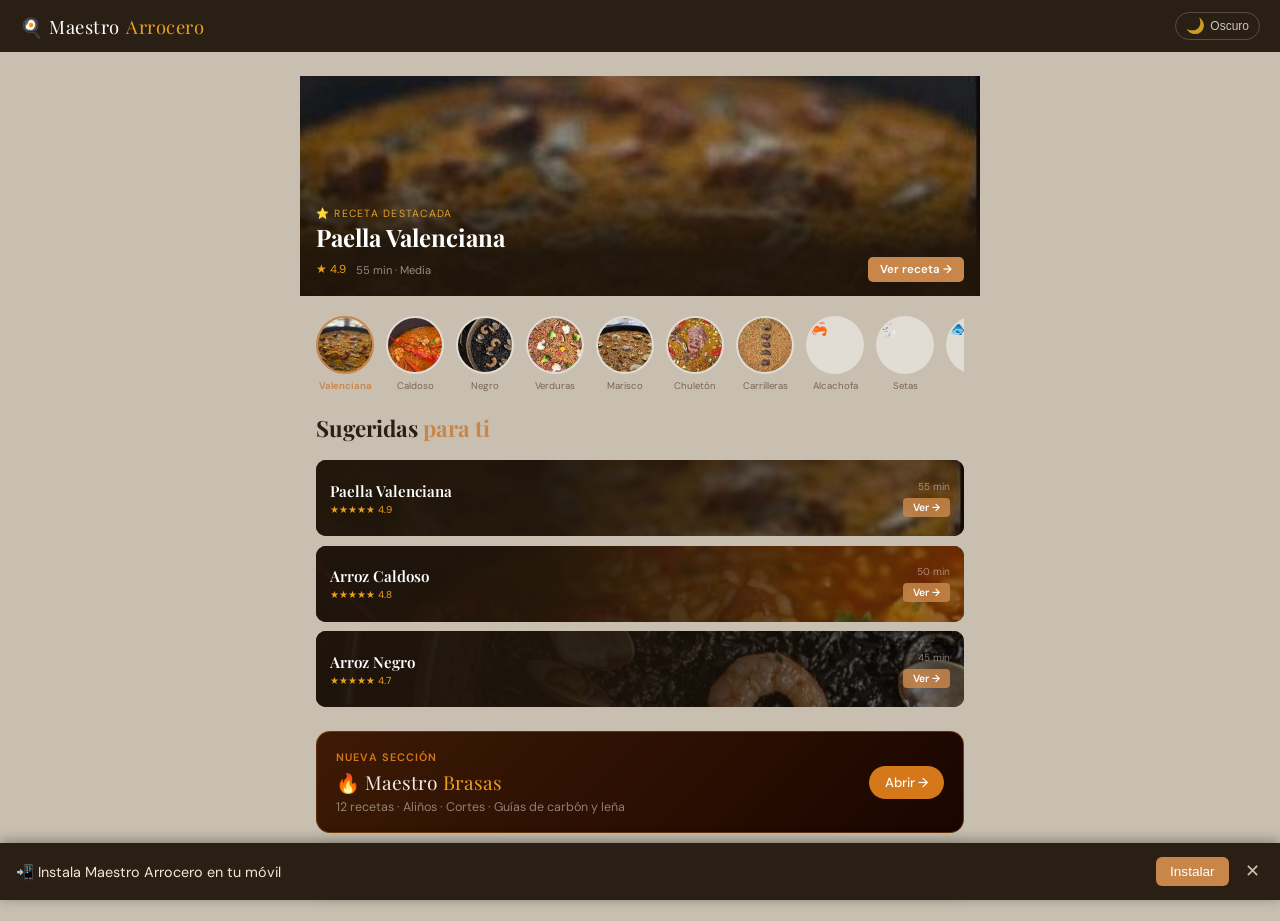
==== index.html @ 9b907d03 "Fusionar modo cocina con timer: WakeLock en overlay, eliminar botón separado https://claude.ai/code/" ====
<!DOCTYPE html>
<html lang="es">
<head>
<meta charset="UTF-8">
<meta name="viewport" content="width=device-width, initial-scale=1.0, user-scalable=no">
<title>Maestro Arrocero</title>
<link rel="manifest" href="/manifest.json">
<meta name="theme-color" content="#2A1F14">
<meta name="mobile-web-app-capable" content="yes">
<meta name="apple-mobile-web-app-capable" content="yes">
<meta name="apple-mobile-web-app-status-bar-style" content="black-translucent">
<meta name="apple-mobile-web-app-title" content="M. Arrocero">
<link rel="apple-touch-icon" href="/img/icon-192.png">
<link rel="icon" type="image/png" sizes="192x192" href="/img/icon-192.png">
<link rel="preconnect" href="https://fonts.googleapis.com">
<link href="https://fonts.googleapis.com/css2?family=Playfair+Display:ital,wght@0,700;1,400&family=DM+Sans:wght@300;400;500&display=swap" rel="stylesheet">


<!-- ============================================================
  CSS — dividido en secciones con comentarios claros
  Orden: Variables → Reset → Layout → Componentes → Pantallas
============================================================ -->
<style>

/* ── 1. VARIABLES Y RESET ─────────────────────────────────── */
:root {
  --rice:        #C8864A;
  --rice-dark:   #8B5A2B;
  --rice-light:  #F5E6D3;
  --water:       #3A7CA5;
  --water-light: #EAF4FB;
  --saffron:     #E8A020;
  --success:     #4A7C59;
  --danger:      #b5372a;
  --r:           12px;

  /* TEMA CLARO (por defecto) */
  --bg:          #C8BFB0;
  --surface:     #BEB5A5;
  --text:        #2A1F14;
  --text-muted:  #7A6555;
  --border:      rgba(139,90,43,0.15);
  --nav-bg:      #2A1F14;
  --nav-text:    #ffffff;
  --bottom-bg:   #B8AF9F;
  --bottom-border: rgba(139,90,43,0.15);
  --card-bg:     rgba(255,255,255,.45);
  --input-bg:    #ffffff;
  --result-bg:   #FFF8F0;
}

/* TEMA OSCURO */
body.dark {
  --bg:           #0F1923;
  --surface:      #151E28;
  --text:         #F0EBE3;
  --text-muted:   #8A9BAC;
  --border:       rgba(255,255,255,0.08);
  --nav-bg:       #0A1018;
  --nav-text:     #ffffff;
  --bottom-bg:    #0A1018;
  --bottom-border: rgba(255,255,255,0.07);
  --card-bg:      rgba(255,255,255,0.04);
  --input-bg:     rgba(255,255,255,0.06);
  --result-bg:    rgba(255,255,255,0.04);
  --rice-light:   rgba(200,134,74,0.15);
  --rice-dark:    #E8A020;
  --water-light:  rgba(58,124,165,0.15);
  --success:      #6BCF8A;
}

/* Transición suave al cambiar tema */
body, nav, .bottom-nav, .screen, .recipe-card, .step-card,
.result-box, .equip-form, .profile-card, .cal-box,
.measure-form, input, select, .inner-tab, .btn-ghost {
  transition: background-color .25s ease, border-color .25s ease, color .25s ease;
}

*, *::before, *::after { box-sizing: border-box; margin: 0; padding: 0; }
body {
  font-family: 'DM Sans', sans-serif;
  background: var(--bg);
  color: var(--text);
  min-height: 100vh;
  overflow-x: hidden;
}

/* ── 2. NAVEGACIÓN ────────────────────────────────────────── */
nav {
  background: var(--nav-bg);
  color: var(--nav-text);
  display: flex;
  align-items: center;
  justify-content: space-between;
  padding: 0 1.25rem;
  height: 52px;
  position: sticky;
  top: 0;
  z-index: 100;
}
.nav-logo {
  font-family: 'Playfair Display', serif;
  font-size: 1.15rem;
  letter-spacing: .03em;
  display: flex;
  align-items: center;
  gap: 6px;
}
.nav-logo span { color: var(--saffron); }

/* Botón toggle tema */
.theme-toggle {
  background: none;
  border: 1px solid rgba(255,255,255,.2);
  border-radius: 20px;
  padding: 4px 10px;
  cursor: pointer;
  font-size: .75rem;
  color: rgba(255,255,255,.75);
  display: flex;
  align-items: center;
  gap: 5px;
  transition: all .2s;
  white-space: nowrap;
}
.theme-toggle:hover { border-color: rgba(255,255,255,.5); color: #fff; }
.theme-toggle .tt-icon { font-size: .95rem; }

/* Barra de tabs inferior — estilo app nativa */
.bottom-nav {
  position: fixed;
  bottom: 0;
  left: 0;
  right: 0;
  height: 54px;
  padding: 6px 10px;
  gap: 8px;
  background: var(--bottom-bg);
  border-top: 1px solid var(--bottom-border);
  display: flex;
  align-items: stretch;
  z-index: 100;
  box-shadow: 0 -4px 16px rgba(0,0,0,.1);
}
.bottom-tab {
  flex: 1;
  display: flex;
  align-items: center;
  justify-content: center;
  background: none;
  border: none;
  cursor: pointer;
  padding: 6px 4px;
  color: var(--text-muted);
  font-family: 'DM Sans', sans-serif;
  font-size: .78rem;
  font-weight: 500;
  letter-spacing: .02em;
  text-transform: uppercase;
  border-radius: 8px;
  transition: all .15s;
  -webkit-tap-highlight-color: transparent;
}
.bottom-tab:hover { color: var(--rice); }
.bottom-tab.active {
  color: var(--rice);
  background: rgba(200,134,74,.12);
  border: .5px solid rgba(200,134,74,.25);
  font-weight: 700;
}

/* ── 3. PANTALLAS ─────────────────────────────────────────── */
.screen { display: none; padding: 1.5rem 1rem 5rem; max-width: 680px; margin: 0 auto; }
.screen.active { display: block; }

/* ── 4. COMPONENTES REUTILIZABLES ─────────────────────────── */

/* Títulos de sección */
.section-title { font-family: 'Playfair Display', serif; font-size: 1.4rem; margin-bottom: 1.1rem; }
.section-title span { color: var(--rice); }

/* Etiquetas e inputs */
label { display: block; font-size: .83rem; color: var(--text-muted); margin-bottom: 4px; font-weight: 500; }
input[type=number],
input[type=text],
select {
  width: 100%;
  padding: 9px 12px;
  border: 1px solid var(--border);
  border-radius: 8px;
  font-family: 'DM Sans', sans-serif;
  font-size: .93rem;
  background: var(--input-bg);
  color: var(--text);
  outline: none;
  transition: border-color .2s;
  margin-bottom: .875rem;
}
input:focus, select:focus { border-color: var(--rice); }
input[readonly] { background: var(--surface); color: var(--text-muted); }

/* Slider */
input[type=range] { width: 100%; accent-color: var(--rice); margin: .2rem 0 .875rem; }
.slider-row { display: flex; align-items: center; gap: 10px; margin-bottom: .5rem; }
.slider-row span { min-width: 28px; font-weight: 500; color: var(--rice); font-size: 1.05rem; }

/* Botones */
.btn {
  display: inline-flex;
  align-items: center;
  justify-content: center;
  gap: 6px;
  background: var(--rice);
  color: #fff;
  border: none;
  border-radius: 8px;
  padding: 11px 20px;
  font-family: 'DM Sans', sans-serif;
  font-size: .88rem;
  font-weight: 500;
  cursor: pointer;
  transition: background .2s;
}
.btn:hover         { background: var(--rice-dark); }
.btn:disabled      { opacity: .4; cursor: not-allowed; }
.btn-sm            { padding: 6px 12px; font-size: .78rem; }
.btn-full          { width: 100%; }
.btn-secondary     { background: transparent; color: var(--rice); border: 1.5px solid var(--rice); }
.btn-secondary:hover { background: var(--rice-light); }
.btn-water         { background: var(--water); }
.btn-water:hover   { background: #2c6080; }
.btn-danger        { background: var(--danger); }
.btn-danger:hover  { background: #8c2920; }
.btn-ghost         { background: transparent; color: var(--text-muted); border: 1px solid var(--border); }
.btn-ghost:hover   { background: var(--surface); }

/* Caja de resultado */
.result-box { background: var(--result-bg); border: 1px solid var(--border); border-radius: var(--r); padding: 1.1rem; margin-top: .875rem; }
.result-box h4 { font-size: .75rem; color: var(--text-muted); margin-bottom: .2rem; text-transform: uppercase; letter-spacing: .08em; }
.result-value { font-size: 2rem; font-family: 'Playfair Display', serif; color: var(--rice); }
.result-value small { font-size: .9rem; color: var(--text-muted); font-family: 'DM Sans', sans-serif; }
.result-grid { display: grid; grid-template-columns: 1fr 1fr; gap: .875rem; }
.result-tip { font-size: .8rem; color: var(--text-muted); margin-top: .4rem; line-height: 1.5; }

/* Línea divisoria */
.divider { border: none; border-top: 1px solid var(--border); margin: 1.25rem 0; }

/* Nota / texto secundario */
.note { font-size: .8rem; color: var(--text-muted); line-height: 1.6; }

/* Fila info (clave: valor) */
.info-row { display: flex; justify-content: space-between; align-items: center; padding: 7px 0; border-bottom: 1px solid var(--border); font-size: .87rem; }
.info-row:last-child { border-bottom: none; }
.info-row .lbl { color: var(--text-muted); }
.info-row .val { font-weight: 500; }

/* Badges */
.tag-ok      { background: #e6f4ec; color: var(--success); padding: 2px 10px; border-radius: 20px; font-size: .75rem; }
.tag-pending { background: var(--rice-light); color: var(--rice-dark); padding: 2px 10px; border-radius: 20px; font-size: .75rem; }

/* Estado vacío */
.empty-state { text-align: center; padding: 2rem 1rem; color: var(--text-muted); font-size: .88rem; }
.empty-state .es-icon { font-size: 2.5rem; margin-bottom: .75rem; }

/* Tabs internos */
.inner-tabs { display: flex; gap: 4px; margin-bottom: 1.25rem; flex-wrap: wrap; }
.inner-tab {
  background: transparent;
  border: 1.5px solid var(--border);
  border-radius: 8px;
  padding: 6px 14px;
  font-size: .8rem;
  cursor: pointer;
  font-family: 'DM Sans', sans-serif;
  color: var(--text-muted);
  transition: all .15s;
}
.inner-tab.active { border-color: var(--rice); background: var(--rice-light); color: var(--rice-dark); }

/* ── 5. PANTALLA: HOME ────────────────────────────────────── */
.hero { text-align: center; padding: 2.5rem 0 2rem; }
.hero-grain {
  width: 72px; height: 72px;
  background: linear-gradient(135deg, var(--rice), var(--saffron));
  border-radius: 50%;
  display: flex; align-items: center; justify-content: center;
  font-size: 2rem;
  margin: 0 auto 1.25rem;
}
.hero h1 { font-family: 'Playfair Display', serif; font-size: 2rem; line-height: 1.2; margin-bottom: .5rem; }
.hero h1 em { color: var(--rice); font-style: italic; }
.hero p { color: var(--text-muted); font-size: .92rem; margin-bottom: 2rem; }

/* ── HERO HOME ────────────────────────────────────────────── */
.home-hero {
  width: calc(100% + 2rem);
  margin: -1.5rem -1rem 1.25rem;
  height: 220px;
  position: relative;
  overflow: hidden;
  background: #2a1a0a;
  cursor: pointer;
  -webkit-tap-highlight-color: transparent;
}
.home-hero img {
  width: 100%; height: 100%;
  object-fit: cover; object-position: center 40%;
  display: block; filter: brightness(.78);
}
.home-hero-grad {
  position: absolute; inset: 0;
  background: linear-gradient(to top, rgba(46,41,37,.97) 20%, rgba(46,41,37,.1) 70%, transparent 100%);
}
.home-hero-ct {
  position: absolute; bottom: 0; left: 0; right: 0;
  padding: 1rem 1.1rem .9rem;
}
.home-hero-eyebrow {
  font-size: .68rem; color: var(--saffron);
  letter-spacing: .12em; text-transform: uppercase; margin-bottom: .3rem;
}
.home-hero-name {
  font-family: 'Playfair Display', serif;
  font-size: 1.6rem; color: #fff; font-weight: 700;
  line-height: 1.15; margin-bottom: .4rem;
}
.home-hero-row { display: flex; align-items: center; gap: .6rem; }
.home-hero-stars { font-size: .75rem; color: var(--saffron); }
.home-hero-time  { font-size: .72rem; color: rgba(255,255,255,.5); }
.home-hero-btn {
  margin-left: auto; background: var(--rice);
  border-radius: 5px; padding: 5px 12px;
  font-size: .72rem; color: #fff; font-weight: 600;
}

.recipe-grid { display: grid; grid-template-columns: repeat(auto-fill, minmax(160px,1fr)); gap: .875rem; }
.recipe-card {
  background: var(--card-bg);
  border: 1px solid var(--border);
  border-radius: var(--r);
  padding: 1.1rem .9rem;
  cursor: pointer;
  transition: transform .15s, box-shadow .15s;
}
.recipe-card:hover { transform: translateY(-3px); box-shadow: 0 8px 24px rgba(42,31,20,.1); }
.recipe-card .emoji { font-size: 1.8rem; margin-bottom: .4rem; }
.recipe-card h3 { font-size: .92rem; font-weight: 500; margin-bottom: .2rem; }
.recipe-card .meta { font-size: .75rem; color: var(--text-muted); }
.recipe-card .difficulty { display: inline-block; margin-top: .4rem; font-size: .7rem; padding: 2px 8px; border-radius: 20px; background: var(--rice-light); color: var(--rice-dark); }

/* ── 6. PANTALLA: RECETA ──────────────────────────────────── */
.step-header { display: flex; align-items: flex-start; gap: .875rem; margin-bottom: 1.25rem; background: var(--surface); border: 1px solid var(--border); border-radius: var(--r); padding: 1rem; }
.step-header h2 { font-family: 'Playfair Display', serif; font-size: 1.1rem; }
.comensales-badge { margin-left: auto; background: var(--rice-light); color: var(--rice-dark); font-size: .75rem; padding: 4px 10px; border-radius: 20px; white-space: nowrap; flex-shrink: 0; }

.progress-bar { height: 4px; background: var(--border); border-radius: 2px; margin-bottom: 1.25rem; overflow: hidden; }
.progress-fill { height: 100%; background: var(--rice); border-radius: 2px; transition: width .4s ease; }

.step-card { background: var(--card-bg); border: 1px solid var(--border); border-radius: var(--r); overflow: hidden; margin-bottom: 1rem; }
.step-inner { display: flex; }
.step-num { background: var(--rice); color: #fff; font-family: 'Playfair Display', serif; font-size: 1.4rem; width: 48px; display: flex; align-items: center; justify-content: center; flex-shrink: 0; }
.step-body { padding: .875rem; flex: 1; }
.step-body h3 { font-size: .93rem; font-weight: 500; margin-bottom: .2rem; }
.step-body p { font-size: .85rem; color: var(--text-muted); line-height: 1.6; }
.step-timing { font-size: .75rem; background: var(--rice-light); color: var(--rice-dark); padding: 2px 8px; border-radius: 20px; display: inline-block; margin-top: .4rem; }
.step-ingredients { background: var(--rice-light); border-top: 1px solid var(--border); padding: .65rem .875rem; font-size: .82rem; color: var(--rice-dark); line-height: 1.7; }

.step-nav { display: flex; gap: .75rem; align-items: center; margin-top: 1.1rem; }
.step-counter { flex: 1; text-align: center; font-size: .82rem; color: var(--text-muted); }

/* Botón Instagram reel */
.reel-btn {
  display: inline-flex;
  align-items: center;
  gap: 6px;
  background: linear-gradient(135deg, #f09433, #e6683c, #dc2743, #cc2366, #bc1888);
  color: #fff;
  border: none;
  border-radius: 8px;
  padding: 7px 14px;
  font-family: 'DM Sans', sans-serif;
  font-size: .78rem;
  font-weight: 500;
  cursor: pointer;
  text-decoration: none;
  white-space: nowrap;
}
.reel-btn:hover { opacity: .88; }
.recipe-card .reel-btn { display: block; margin-top: .5rem; font-size: .72rem; padding: 5px 10px; text-align: center; }

.ing-list { list-style: none; }
.ing-list li { display: flex; justify-content: space-between; padding: 9px 0; border-bottom: 1px solid var(--border); font-size: .9rem; }
.ing-list li:last-child { border-bottom: none; }
.ing-amount { font-weight: 500; color: var(--rice); }

/* ── 7. PANTALLA: AGUA ────────────────────────────────────── */

/* Selector tipo de arroz */
.water-type-grid {
  display: flex; gap: 10px; flex-wrap: wrap;
  justify-content: space-around; margin-bottom: 1.1rem;
}
.water-type-btn {
  width: 68px; height: 68px; border-radius: 50%;
  background: var(--card-bg);
  border: 1.5px solid var(--border);
  display: flex; flex-direction: column;
  align-items: center; justify-content: center;
  cursor: pointer; font-family: 'DM Sans', sans-serif;
  font-size: .68rem; font-weight: 600;
  color: var(--text-muted); text-align: center;
  line-height: 1.3; transition: all .15s; padding: 6px;
  -webkit-tap-highlight-color: transparent;
}
.water-type-btn .wt-emoji { display: none; }
.water-type-btn .wt-ratio {
  font-size: .58rem; color: var(--text-muted);
  opacity: .7; display: block; margin-top: 2px; font-weight: 400;
}
.water-type-btn.selected {
  border-color: var(--rice); background: var(--rice-light); color: var(--rice);
}
.water-type-btn.selected .wt-ratio { color: var(--rice); opacity: .9; }

/* Tarjetas de equipo */
.profiles-list { display: flex; flex-direction: column; gap: .6rem; margin-bottom: 1rem; }
.profile-card {
  background: var(--card-bg);
  border: 1.5px solid var(--border);
  border-radius: var(--r);
  padding: .875rem 1rem;
  display: flex;
  align-items: center;
  gap: .75rem;
  cursor: pointer;
  transition: all .15s;
}
.profile-card:hover { border-color: var(--rice); }
.profile-card.active-profile { border-color: var(--rice); background: var(--rice-light); }
.profile-icon { font-size: 1.6rem; flex-shrink: 0; }
.profile-info { flex: 1; min-width: 0; }
.profile-name { font-size: .9rem; font-weight: 500; margin-bottom: 1px; overflow: hidden; text-overflow: ellipsis; white-space: nowrap; }
.profile-meta { font-size: .75rem; color: var(--text-muted); }
.profile-badge { font-size: .7rem; padding: 2px 8px; border-radius: 20px; white-space: nowrap; flex-shrink: 0; }
.profile-badge.ok      { background: #e6f4ec; color: var(--success); }
.profile-badge.pending { background: var(--rice-light); color: var(--rice-dark); }
.profile-actions { display: flex; gap: 6px; flex-shrink: 0; }

/* Formulario de equipo */
.equip-form { background: var(--surface); border: 1px solid var(--border); border-radius: var(--r); padding: 1.1rem; margin-bottom: 1rem; }
.equip-form h4 { font-family: 'Playfair Display', serif; font-size: 1rem; margin-bottom: .875rem; }
.form-row { display: grid; grid-template-columns: 1fr 1fr; gap: .75rem; }

.size-presets { display: flex; gap: 6px; margin-bottom: .875rem; flex-wrap: wrap; }
.size-preset {
  background: var(--surface);
  border: 1px solid var(--border);
  border-radius: 6px;
  padding: 4px 10px;
  font-size: .75rem;
  cursor: pointer;
  font-family: 'DM Sans', sans-serif;
  color: var(--text-muted);
  transition: all .15s;
}
.size-preset:hover { border-color: var(--rice); color: var(--rice); }
.size-preset.sel   { border-color: var(--rice); background: var(--rice-light); color: var(--rice-dark); }

.burner-grid { display: grid; grid-template-columns: repeat(3,1fr); gap: .5rem; margin-bottom: .875rem; }
.burner-btn {
  background: var(--surface);
  border: 1.5px solid var(--border);
  border-radius: 8px;
  padding: .55rem .3rem;
  text-align: center;
  cursor: pointer;
  font-family: 'DM Sans', sans-serif;
  font-size: .72rem;
  color: var(--text-muted);
  transition: all .15s;
}
.burner-btn .b-emoji { font-size: 1.2rem; display: block; margin-bottom: 2px; }
.burner-btn.sel { border-color: var(--rice); background: var(--rice-light); color: var(--rice-dark); }

/* Calibración — caja informativa */
.cal-box { background: var(--water-light); border: 1px solid rgba(58,124,165,.2); border-radius: var(--r); padding: 1.1rem; margin-bottom: 1.1rem; }
.cal-box h4 { color: var(--water); font-size: .9rem; margin-bottom: .6rem; font-weight: 500; }
.cal-box p { font-size: .82rem; color: #4a6f85; line-height: 1.6; margin-bottom: .5rem; }

/* Calibración — cronómetro */
.countdown-wrap { text-align: center; padding: 1.5rem 0; }
.countdown-circle {
  width: 200px; height: 200px;
  border-radius: 50%;
  border: 6px solid var(--border);
  margin: 0 auto 1.5rem;
  display: flex; align-items: center; justify-content: center;
  position: relative;
  background: var(--card-bg);
}
.countdown-circle svg { position: absolute; inset: 0; width: 100%; height: 100%; transform: rotate(-90deg); }
.countdown-circle svg circle { fill: none; stroke-width: 6; stroke-linecap: round; }
.countdown-circle svg .track { stroke: var(--rice-light); }
.countdown-circle svg .fill  { stroke: var(--rice); transition: stroke-dashoffset 1s linear; }
.countdown-time { font-family: 'Playfair Display', serif; font-size: 2.8rem; color: var(--text); position: relative; z-index: 1; line-height: 1; }
.countdown-time small { font-family: 'DM Sans', sans-serif; font-size: .75rem; color: var(--text-muted); display: block; margin-top: 4px; }
.countdown-state { font-size: .88rem; color: var(--text-muted); margin-bottom: 1.5rem; }

/* Calibración — medición final */
.measure-form { background: var(--surface); border: 1px solid var(--border); border-radius: var(--r); padding: 1.25rem; }
.measure-form h4 { font-family: 'Playfair Display', serif; font-size: 1.1rem; margin-bottom: .25rem; }
.measure-form p { font-size: .83rem; color: var(--text-muted); margin-bottom: 1rem; line-height: 1.6; }
.measure-row { display: grid; grid-template-columns: 1fr 1fr; gap: .75rem; }
.evap-result { background: var(--water-light); border: 1px solid rgba(58,124,165,.2); border-radius: var(--r); padding: 1rem; margin-top: 1rem; text-align: center; }
.evap-val   { font-family: 'Playfair Display', serif; font-size: 1.8rem; color: var(--water); }
.evap-label { font-size: .78rem; color: #4a6f85; margin-top: 2px; }
.evap-badge { display: inline-block; background: rgba(74,124,89,.15); color: var(--success); padding: 3px 12px; border-radius: 20px; font-size: .8rem; font-weight: 500; margin-top: .5rem; }

/* Alerta modal */
.alert-overlay { position: fixed; inset: 0; background: rgba(0,0,0,.6); display: flex; align-items: center; justify-content: center; z-index: 200; padding: 1rem; }
.alert-box { background: var(--card-bg); border-radius: 16px; padding: 2rem 1.5rem; max-width: 360px; width: 100%; text-align: center; border: 1px solid var(--border); }
.alert-box .alert-icon { font-size: 3rem; margin-bottom: 1rem; }
.alert-box h3 { font-family: 'Playfair Display', serif; font-size: 1.3rem; margin-bottom: .75rem; }
.alert-box p { font-size: .88rem; color: var(--text-muted); line-height: 1.6; margin-bottom: 1.25rem; }

/* ── 7b. TEMPORIZADOR DE PASO ─────────────────────────────── */
.step-timer {
  display: flex;
  align-items: center;
  gap: .75rem;
  background: var(--surface);
  border: 1px solid var(--border);
  border-radius: 10px;
  padding: .75rem 1rem;
  margin-top: .75rem;
}
.step-timer-display {
  font-family: 'Playfair Display', serif;
  font-size: 1.6rem;
  color: var(--text);
  min-width: 68px;
  line-height: 1;
}
.step-timer-display.running { color: var(--rice); }
.step-timer-display.done    { color: var(--success); }
.step-timer-label { font-size: .75rem; color: var(--text-muted); flex: 1; }
.step-timer-bar-wrap { height: 3px; background: var(--border); border-radius: 2px; margin-top: 3px; }
.step-timer-bar { height: 100%; background: var(--rice); border-radius: 2px; transition: width 1s linear; }

/* ── 7c. TEMPORIZADOR PANTALLA COMPLETA ───────────────────── */
#cook-timer-overlay {
  display: none;
  position: fixed;
  inset: 0;
  z-index: 500;
  background: #0d1117;
  flex-direction: column;
  align-items: center;
  padding: 3rem 1.5rem 2rem;
  overflow-y: auto;
}
#cook-timer-overlay.visible { display: flex; }

#cto-title {
  font-family: 'DM Sans', sans-serif;
  font-size: .95rem;
  color: rgba(255,255,255,.5);
  letter-spacing: .06em;
  text-transform: uppercase;
  margin-bottom: 2rem;
  text-align: center;
}

#cto-ring-wrap {
  position: relative;
  width: 220px;
  height: 220px;
  margin-bottom: 2rem;
  flex-shrink: 0;
}
#cto-ring-wrap svg { position: absolute; inset: 0; transform: rotate(-90deg); }
#cto-ring-bg  { fill: none; stroke: rgba(255,255,255,.07); stroke-width: 8; }
#cto-ring-arc { fill: none; stroke: var(--rice); stroke-width: 8; stroke-linecap: round; transition: stroke-dashoffset .9s linear; }
#cto-ring-arc.done { stroke: var(--success); }
#cto-time-inner {
  position: absolute;
  inset: 0;
  display: flex;
  flex-direction: column;
  align-items: center;
  justify-content: center;
  gap: 4px;
}
#cto-clock {
  font-family: 'Playfair Display', serif;
  font-size: 3.2rem;
  color: #fff;
  line-height: 1;
}
#cto-status {
  font-size: .72rem;
  color: rgba(255,255,255,.45);
  letter-spacing: .08em;
  text-transform: uppercase;
}

#cto-tip {
  background: rgba(255,255,255,.05);
  border: 1px solid rgba(255,255,255,.08);
  border-radius: 12px;
  padding: 1rem 1.1rem;
  font-size: .85rem;
  color: rgba(255,255,255,.7);
  line-height: 1.6;
  text-align: left;
  width: 100%;
  max-width: 400px;
  margin-bottom: 1.5rem;
}
#cto-tip strong { color: var(--saffron); display: block; margin-bottom: .3rem; font-size: .8rem; letter-spacing: .05em; text-transform: uppercase; }

#cto-phases {
  width: 100%;
  max-width: 400px;
  margin-bottom: 2rem;
}
#cto-phases h4 {
  font-size: .7rem;
  color: rgba(255,255,255,.3);
  letter-spacing: .1em;
  text-transform: uppercase;
  margin-bottom: .75rem;
}
.cto-phase {
  display: flex;
  align-items: center;
  gap: .75rem;
  padding: .5rem 0;
  border-bottom: 1px solid rgba(255,255,255,.05);
  font-size: .83rem;
  color: rgba(255,255,255,.35);
}
.cto-phase-dot {
  width: 8px; height: 8px;
  border-radius: 50%;
  background: rgba(255,255,255,.15);
  flex-shrink: 0;
}
.cto-phase.done .cto-phase-dot { background: var(--success); }
.cto-phase.done { color: rgba(255,255,255,.5); text-decoration: line-through; }

#cto-actions {
  display: flex;
  flex-direction: column;
  align-items: center;
  gap: .75rem;
  width: 100%;
  max-width: 400px;
}
#cto-pause-btn {
  background: rgba(255,255,255,.1);
  border: 1px solid rgba(255,255,255,.15);
  color: #fff;
  border-radius: 10px;
  padding: .9rem 2rem;
  font-family: 'DM Sans', sans-serif;
  font-size: .9rem;
  font-weight: 500;
  cursor: pointer;
  width: 100%;
  letter-spacing: .03em;
}
#cto-back-btn {
  background: none;
  border: none;
  color: rgba(255,255,255,.4);
  font-size: .85rem;
  cursor: pointer;
  padding: .5rem;
}
#cto-back-btn:hover { color: rgba(255,255,255,.7); }


/* ── 7d. MODO COCINA (activado por el timer overlay) ─────── */
body.cook-mode .bottom-nav { display: none !important; }

/* ── 7e. MODAL COMPARTIR ──────────────────────────────────── */
.share-overlay { position: fixed; inset: 0; background: rgba(0,0,0,.55); display: flex; align-items: flex-end; justify-content: center; z-index: 200; padding: 0; }
.share-sheet {
  background: #fff;
  border-radius: 20px 20px 0 0;
  padding: 1.5rem 1.25rem 2rem;
  width: 100%;
  max-width: 480px;
  animation: slideUp .25s ease;
}
@keyframes slideUp { from { transform: translateY(100%); } to { transform: translateY(0); } }
.share-sheet h3 { font-family: 'Playfair Display', serif; font-size: 1.1rem; margin-bottom: 1rem; }
.share-options { display: grid; grid-template-columns: 1fr 1fr; gap: .6rem; margin-bottom: 1rem; }
.share-opt {
  background: var(--surface);
  border: 1.5px solid var(--border);
  border-radius: 10px;
  padding: .875rem .75rem;
  text-align: center;
  cursor: pointer;
  font-family: 'DM Sans', sans-serif;
  font-size: .82rem;
  color: var(--text);
  transition: all .15s;
}
.share-opt:hover { border-color: var(--rice); background: var(--rice-light); }
.share-opt .so-icon { font-size: 1.5rem; display: block; margin-bottom: 4px; }
.share-preview {
  background: var(--surface);
  border: 1px solid var(--border);
  border-radius: 10px;
  padding: 1rem;
  font-size: .8rem;
  color: var(--text-muted);
  line-height: 1.7;
  max-height: 180px;
  overflow-y: auto;
  margin-bottom: 1rem;
  white-space: pre-wrap;
  word-break: break-word;
}
.share-actions { display: flex; gap: .6rem; }

/* ── 8. PANTALLA: NIVELADOR ───────────────────────────────── */
.level-container { display: flex; flex-direction: column; align-items: center; padding: .5rem 0; gap: 1.25rem; }

.paella-view { position: relative; width: 240px; height: 240px; }
.paella-dish {
  width: 240px; height: 240px;
  border-radius: 50%;
  background: radial-gradient(ellipse at 40% 35%, #d4956a, #8B5A2B 70%, #5a3318);
  border: 6px solid #6B3D1E;
  position: relative;
  overflow: hidden;
  box-shadow: 0 8px 32px rgba(42,31,20,.3);
}
.rice-surface { position: absolute; inset: 0; background: radial-gradient(ellipse at 45% 40%, #d4a876 0%, #b8834a 40%, #8B5A2B 80%); border-radius: 50%; }
/* Burbuja — doble de tamaño (56 → 112px), punto interior proporcionado */
.water-bubble { position: absolute; width: 112px; height: 112px; left: 50%; top: 50%; border-radius: 50%; background: rgba(58,124,165,.35); border: 3px solid rgba(58,124,165,.65); display: flex; align-items: center; justify-content: center; }
.bubble-center { width: 28px; height: 28px; border-radius: 50%; background: var(--water); }
.crosshair { position: absolute; width: 240px; height: 240px; left: 0; top: 0; pointer-events: none; }

.level-angle { font-family: 'Playfair Display', serif; font-size: 2.2rem; color: var(--text); text-align: center; }
.level-angle small { font-family: 'DM Sans', sans-serif; font-size: .9rem; color: var(--text-muted); display: block; }
.level-status { padding: 9px 22px; border-radius: 20px; font-size: .88rem; font-weight: 500; text-align: center; }
.level-status.ok   { background: #e6f4ec; color: var(--success); }
.level-status.warn { background: var(--rice-light); color: var(--rice-dark); }
.level-status.bad  { background: #fdecea; color: var(--danger); }
.sensor-denied { background: #fdecea; border: 1px solid rgba(181,55,42,.2); border-radius: var(--r); padding: 1.1rem; text-align: center; width: 100%; }
.sensor-denied p { color: var(--danger); font-size: .87rem; line-height: 1.6; }

/* Botones de punto 0 */
.zero-actions { display: flex; gap: .6rem; width: 100%; }

/* ── 10. PANTALLA: INSTRUCCIONES ──────────────────────────── */
.rice-guide-section { margin-bottom: 2rem; }
.rice-guide-section > h3 {
  font-family: 'Playfair Display', serif;
  font-size: 1.05rem;
  margin-bottom: .9rem;
  color: var(--text);
}
.rice-type-card {
  background: var(--card-bg);
  border: 1px solid var(--border);
  border-radius: var(--r);
  overflow: hidden;
  margin-bottom: .75rem;
}
.rice-type-header {
  display: flex;
  align-items: center;
  gap: .875rem;
  padding: .875rem 1rem;
  cursor: pointer;
}
.rice-type-header:hover { background: var(--surface); }
.rice-type-emoji { font-size: 1.6rem; flex-shrink: 0; }
.rice-type-name  { flex: 1; font-size: .95rem; font-weight: 500; }
.rice-type-ratio {
  font-size: .75rem;
  background: var(--rice-light);
  color: var(--rice-dark);
  border-radius: 20px;
  padding: 3px 9px;
  white-space: nowrap;
}
.rice-type-ratio.pending {
  background: var(--surface);
  color: var(--text-muted);
  border: 1px solid var(--border);
  font-style: italic;
}
.rice-type-body {
  display: none;
  padding: .75rem 1rem 1rem;
  border-top: 1px solid var(--border);
  font-size: .83rem;
  color: var(--text-muted);
  line-height: 1.6;
}
.rice-type-body.open { display: block; }
.rice-type-tags {
  display: flex;
  flex-wrap: wrap;
  gap: .4rem;
  margin-top: .6rem;
}
.rice-type-tag {
  background: var(--surface);
  border: 1px solid var(--border);
  border-radius: 20px;
  padding: 2px 9px;
  font-size: .75rem;
  color: var(--text-muted);
}

.instructions-list { display: flex; flex-direction: column; gap: 1.25rem; }
.instruction-card { background: var(--card-bg); border: 1px solid var(--border); border-radius: var(--r); overflow: hidden; }
.instruction-card-header { display: flex; align-items: center; gap: .875rem; padding: 1rem; cursor: pointer; }
.instruction-card-header:hover { background: var(--surface); }
.instruction-icon { font-size: 1.8rem; flex-shrink: 0; }
.instruction-info { flex: 1; }
.instruction-info h3 { font-size: .95rem; font-weight: 500; margin-bottom: 2px; }
.instruction-info p  { font-size: .78rem; color: var(--text-muted); line-height: 1.5; }
.instruction-chevron { font-size: .9rem; color: var(--text-muted); transition: transform .2s; }
.instruction-chevron.open { transform: rotate(180deg); }
.instruction-video { display: none; }
.instruction-video.open { display: block; }
.instruction-video iframe {
  width: 100%;
  aspect-ratio: 16 / 9;
  border: none;
  display: block;
}
.instruction-desc {
  padding: .875rem 1rem 1rem;
  font-size: .83rem;
  color: var(--text-muted);
  line-height: 1.6;
  border-top: 1px solid var(--border);
}

/* ── 11. PANTALLA: BÁSCULA ────────────────────────────────── */
.scale-experimental-badge {
  display: inline-flex;
  align-items: center;
  gap: 5px;
  background: #fff3cd;
  color: #856404;
  border: 1px solid #ffc107;
  border-radius: 20px;
  padding: 3px 12px;
  font-size: .75rem;
  font-weight: 500;
  margin-bottom: 1rem;
}
.scale-pad {
  background: var(--card-bg);
  border: 2px dashed var(--border);
  border-radius: var(--r);
  aspect-ratio: 1;
  max-width: 320px;
  width: 100%;
  margin: 0 auto;
  display: flex;
  flex-direction: column;
  align-items: center;
  justify-content: center;
  gap: .5rem;
  cursor: pointer;
  user-select: none;
  -webkit-user-select: none;
  position: relative;
  overflow: hidden;
  transition: border-color .2s, background .2s;
}
.scale-pad.active {
  border-color: var(--rice);
  border-style: solid;
  background: var(--rice-light);
}
.scale-pad.calibrating {
  border-color: var(--water);
  border-style: solid;
  background: var(--water-light);
}
.scale-pad-icon { font-size: 3rem; }
.scale-pad-hint { font-size: .82rem; color: var(--text-muted); text-align: center; padding: 0 1rem; }
.scale-reading {
  text-align: center;
  margin: 1rem auto 0;
  max-width: 320px;
  width: 100%;
}
.scale-value {
  font-family: 'Playfair Display', serif;
  font-size: 3.5rem;
  color: var(--text);
  line-height: 1;
}
.scale-value.has-weight { color: var(--rice); }
.scale-value small { font-family: 'DM Sans', sans-serif; font-size: 1.2rem; color: var(--text-muted); }
.scale-raw { font-size: .75rem; color: var(--text-muted); margin-top: 4px; }

.scale-cal-steps { display: flex; flex-direction: column; gap: .75rem; margin-top: 1rem; }
.scale-cal-step {
  background: var(--surface);
  border: 1px solid var(--border);
  border-radius: var(--r);
  padding: .875rem 1rem;
  display: flex;
  align-items: center;
  gap: .875rem;
}
.scale-cal-step.done  { border-color: var(--success); background: rgba(74,124,89,.12); }
.scale-cal-step.active-step { border-color: var(--water); background: var(--water-light); }
.scale-cal-num {
  width: 28px; height: 28px;
  border-radius: 50%;
  background: var(--border);
  display: flex; align-items: center; justify-content: center;
  font-size: .8rem; font-weight: 500; flex-shrink: 0;
}
.scale-cal-step.done .scale-cal-num  { background: var(--success); color: #fff; }
.scale-cal-step.active-step .scale-cal-num { background: var(--water); color: #fff; }
.scale-cal-info { flex: 1; font-size: .83rem; }
.scale-cal-info strong { display: block; margin-bottom: 2px; }
.scale-cal-info span { color: var(--text-muted); font-size: .78rem; }
.scale-disclaimer {
  background: rgba(232,160,32,.1);
  border: 1px solid rgba(232,160,32,.3);
  border-radius: var(--r);
  padding: .875rem 1rem;
  font-size: .78rem;
  color: var(--text-muted);
  line-height: 1.6;
  margin-top: 1rem;
}

/* ── 12. OVERRIDES DARK MODE ESPECÍFICOS ──────────────────── */
/* Elementos que en dark mode necesitan borde más visible */
body.dark .instruction-card          { border-color: rgba(255,255,255,.1); }
body.dark .instruction-card-header:hover { background: rgba(255,255,255,.04); }
body.dark .scale-pad                 { border-color: rgba(255,255,255,.12); border-style: dashed; }
body.dark .water-type-btn            { background: rgba(255,255,255,.06); border-color: rgba(255,255,255,.12); color: var(--text-muted); }
body.dark .water-type-btn:hover      { border-color: var(--water); color: var(--text); }
body.dark .size-preset               { background: transparent; border-color: rgba(255,255,255,.1); }
body.dark .burner-btn                { background: transparent; border-color: rgba(255,255,255,.1); }
body.dark .step-header               { background: var(--surface); }
body.dark .share-sheet               { background: var(--surface); }
body.dark .scale-experimental-badge { background: rgba(232,160,32,.1); color: var(--saffron); border-color: rgba(232,160,32,.25); }
body.dark .evap-result               { background: rgba(58,124,165,.12); }
body.dark .cal-box                   { background: rgba(58,124,165,.1); }
body.dark .tag-ok                    { background: rgba(74,124,89,.2); }
body.dark .tag-pending               { background: rgba(200,134,74,.15); }
@media (max-width: 420px) {
  .recipe-grid  { grid-template-columns: 1fr 1fr; }
  .result-grid  { grid-template-columns: 1fr; }
  .measure-row  { grid-template-columns: 1fr; }
  .form-row     { grid-template-columns: 1fr; }
}
@media (min-width: 680px) {
  .bottom-nav { max-width: 680px; left: 50%; transform: translateX(-50%); border-left: 1px solid var(--border); border-right: 1px solid var(--border); }
}


/* ── HOME: HERO ─────────────────────────────────────────── */
.home-hero {
  width: calc(100% + 2rem); margin: 0 -1rem 1.25rem;
  height: 220px; position: relative; overflow: hidden;
  background: #1a1008; cursor: pointer;
  -webkit-tap-highlight-color: transparent;
}
.home-hero img {
  width: 100%; height: 100%;
  object-fit: cover; object-position: center 40%;
  display: block; filter: brightness(.75);
}
.home-hero-grad {
  position: absolute; inset: 0;
  background: linear-gradient(to top, rgba(30,20,10,.95) 20%, transparent 70%);
}
.home-hero-ct {
  position: absolute; bottom: 0; left: 0; right: 0;
  padding: .875rem 1rem;
}
.home-hero-eyebrow {
  font-size: .65rem; color: var(--saffron);
  letter-spacing: .12em; text-transform: uppercase; margin-bottom: .25rem;
}
.home-hero-name {
  font-family: 'Playfair Display', serif;
  font-size: 1.5rem; color: #fff; font-weight: 700;
  line-height: 1.15; margin-bottom: .35rem;
}
.home-hero-row { display: flex; align-items: center; gap: .6rem; }
.home-hero-stars { font-size: .72rem; color: var(--saffron); }
.home-hero-time  { font-size: .7rem; color: rgba(255,255,255,.5); }
.home-hero-btn {
  margin-left: auto; background: var(--rice);
  border-radius: 5px; padding: 5px 12px;
  font-size: .72rem; color: #fff; font-weight: 600;
}

/* ── HOME: CATEGORÍAS ────────────────────────────────────── */
.home-sec-label {
  font-size: .65rem; font-weight: 600; letter-spacing: .12em;
  text-transform: uppercase; color: var(--rice); opacity: .6;
  margin: 1rem 0 .6rem;
}
.home-cats {
  display: flex; gap: .75rem; overflow-x: auto;
  padding-bottom: .3rem; -webkit-overflow-scrolling: touch;
  scrollbar-width: none; margin-bottom: .25rem;
}
.home-cats::-webkit-scrollbar { display: none; }
.home-cat {
  display: flex; flex-direction: column; align-items: center;
  gap: .3rem; flex-shrink: 0; cursor: pointer;
  -webkit-tap-highlight-color: transparent;
}
.home-cat-circle {
  width: 58px; height: 58px; border-radius: 50%;
  overflow: hidden; border: 2px solid transparent;
  background: var(--card-bg); flex-shrink: 0;
  transition: border-color .15s;
}
.home-cat-circle img {
  width: 100%; height: 100%;
  object-fit: cover; object-position: center;
}
.home-cat.active .home-cat-circle { border-color: var(--rice); }
.home-cat-name {
  font-size: .6rem; color: var(--text-muted);
  text-align: center; max-width: 62px;
  white-space: nowrap; overflow: hidden; text-overflow: ellipsis;
}
.home-cat.active .home-cat-name { color: var(--rice); font-weight: 600; }

/* ── HOME: SUGERENCIAS ───────────────────────────────────── */
.home-sug-list { display: flex; flex-direction: column; gap: .6rem; margin-bottom: 1.5rem; }
.home-sug-card {
  width: 100%; height: 76px; border-radius: 10px;
  overflow: hidden; position: relative; background: #1a1008;
  cursor: pointer; -webkit-tap-highlight-color: transparent;
}
.home-sug-card img {
  width: 100%; height: 100%;
  object-fit: cover; object-position: center 40%;
  display: block; filter: brightness(.68);
}
.home-sug-grad {
  position: absolute; inset: 0;
  background: linear-gradient(to right, rgba(30,20,10,.93) 35%, rgba(30,20,10,.1) 100%);
}
.home-sug-ct {
  position: absolute; inset: 0;
  display: flex; align-items: center; padding: 0 .875rem; gap: .5rem;
}
.home-sug-info { flex: 1; }
.home-sug-name {
  font-size: .95rem; color: #fff; font-weight: 600;
  font-family: 'Playfair Display', serif; margin-bottom: 2px;
}
.home-sug-stars { font-size: .63rem; color: var(--saffron); }
.home-sug-right { display: flex; flex-direction: column; align-items: flex-end; gap: .3rem; flex-shrink: 0; }
.home-sug-time  { font-size: .63rem; color: rgba(255,255,255,.45); }
.home-sug-btn   { background: rgba(200,134,74,.85); border-radius: 4px; padding: 3px 10px; font-size: .65rem; color: #fff; font-weight: 600; }

/* ── HERO RECETA ──────────────────────────────────────────── */
.recipe-hero {
  width: calc(100% + 2rem); margin: 0 -1rem 1.25rem;
  height: 200px; position: relative; overflow: hidden;
  background: #1a1008;
}
.recipe-hero img {
  width: 100%; height: 100%;
  object-fit: cover; object-position: center 40%;
  display: block; filter: brightness(.72);
}
.recipe-hero-emoji {
  position: absolute; inset: 0;
  display: flex; align-items: center; justify-content: center;
  font-size: 5rem; opacity: .3;
}
.recipe-hero-grad {
  position: absolute; inset: 0;
  background: linear-gradient(to top, rgba(20,12,4,.97) 18%, transparent 70%);
}
.recipe-hero-ct {
  position: absolute; bottom: 0; left: 0; right: 0;
  padding: .875rem 1rem;
  display: flex; align-items: flex-end; justify-content: space-between;
}
.recipe-hero-name {
  font-family: 'Playfair Display', serif;
  font-size: 1.45rem; color: #fff; font-weight: 700; line-height: 1.15;
}
.recipe-hero-meta { font-size: .7rem; color: rgba(255,255,255,.5); margin-top: 3px; }

</style>
</head>
<body>


<!-- ============================================================
  HTML — una sección por pantalla
============================================================ -->

<!-- NAVEGACIÓN SUPERIOR — logo + toggle tema -->
<nav>
  <div class="nav-logo">🍳 Maestro <span>Arrocero</span></div>
  <button class="theme-toggle" id="theme-toggle" onclick="Theme.toggle()">
    <span class="tt-icon" id="theme-icon">🌙</span>
    <span id="theme-label">Oscuro</span>
  </button>
</nav>

<!-- NAVEGACIÓN INFERIOR — tabs estilo app nativa -->
<div class="bottom-nav">
  <button class="bottom-tab active" id="btab-home"          onclick="Nav.goTo('home')">Inicio</button>
  <button class="bottom-tab"        id="btab-recetas"       onclick="Nav.goTo('recetas')">Recetas</button>
  <button class="bottom-tab"        id="btab-agua"          onclick="Nav.goTo('agua')">Config.</button>
  <button class="bottom-tab"        id="btab-instrucciones" onclick="Nav.goTo('instrucciones')">Guías</button>
</div>

<!-- PANTALLA: HOME -->
<div id="screen-home" class="screen active">
  <!-- Hero — receta destacada -->
  <div class="home-hero" onclick="Recipe.open('valenciana')">
    <img src="[data-uri]" alt="Paella Valenciana">
    <div class="home-hero-grad"></div>
    <div class="home-hero-ct">
      <div class="home-hero-eyebrow">⭐ Receta destacada</div>
      <div class="home-hero-name">Paella Valenciana</div>
      <div class="home-hero-row">
        <span class="home-hero-stars">★ 4.9</span>
        <span class="home-hero-time">55 min · Media</span>
        <span class="home-hero-btn">Ver receta →</span>
      </div>
    </div>
  </div>
  <div class="home-cats" id="home-cats"></div>

  <h2 class="section-title" style="margin-top:1rem">Sugeridas <span>para ti</span></h2>
  <div class="home-sug-list" id="home-sug-list"></div>

  <!-- Acceso a Maestro Brasas -->
  <a href="brasas.html" style="text-decoration:none;display:block;margin-top:1.2rem;margin-bottom:.5rem">
    <div style="
      background: linear-gradient(135deg, #3D1A05 0%, #1A0500 100%);
      border: 1px solid rgba(212,120,26,.35);
      border-radius: 14px;
      padding: 1.1rem 1.2rem;
      display: flex;
      align-items: center;
      justify-content: space-between;
      gap: 1rem;
      cursor: pointer;
    ">
      <div>
        <div style="font-size:.68rem;font-weight:600;letter-spacing:.1em;text-transform:uppercase;color:#D4781A;margin-bottom:.3rem">Nueva sección</div>
        <div style="font-family:'Playfair Display',serif;font-size:1.2rem;color:#F0EBE3">🔥 Maestro <span style="color:#E8A020">Brasas</span></div>
        <div style="font-size:.78rem;color:rgba(240,235,227,.5);margin-top:.25rem">12 recetas · Aliños · Cortes · Guías de carbón y leña</div>
      </div>
      <div style="background:#D4781A;color:#fff;border:none;padding:8px 16px;border-radius:20px;font-size:.82rem;font-weight:500;white-space:nowrap;flex-shrink:0;">Abrir →</div>
    </div>
  </a>
</div>

<!-- PANTALLA: RECETA -->
<div id="screen-recipe" class="screen">
  <!-- Hero receta -->
  <div class="recipe-hero" id="recipe-hero">
    <img id="recipe-hero-img" src="" alt="" style="display:none">
    <div class="recipe-hero-emoji" id="recipe-hero-emoji"></div>
    <div class="recipe-hero-grad"></div>
    <div class="recipe-hero-ct">
      <div>
        <div class="recipe-hero-name" id="recipe-hero-name">—</div>
        <div class="recipe-hero-meta" id="recipe-hero-meta"></div>
      </div>
      <a id="recipe-reel-hero" class="reel-btn" href="#" target="_blank" style="display:none;flex-shrink:0">▶ Reel</a>
    </div>
  </div>
  <div class="inner-tabs">
    <button class="inner-tab active" onclick="Recipe.switchTab('guia')">Guía paso a paso</button>
    <button class="inner-tab"        onclick="Recipe.switchTab('ingredientes')">Ingredientes</button>
  </div>

  <!-- Tab: guía -->
  <div id="tab-guia">
    <div class="step-header">
      <div>
        <h2 id="recipe-title-step">—</h2>
        <div class="note" id="recipe-subtitle-step"></div>
      </div>
      <div style="display:flex;flex-direction:column;align-items:flex-end;gap:6px;flex-shrink:0;">
        <div class="comensales-badge" id="comensales-badge">4 personas</div>
      </div>
    </div>
    <div class="progress-bar"><div class="progress-fill" id="progress-fill" style="width:10%"></div></div>
    <div id="step-display"></div>
    <div class="step-nav">
      <button class="btn btn-secondary" id="btn-prev" onclick="Recipe.changeStep(-1)">← Anterior</button>
      <div class="step-counter" id="step-counter">Paso 1 de 8</div>
      <button class="btn" id="btn-next" onclick="Recipe.changeStep(1)">Siguiente →</button>
    </div>
  </div>

  <!-- Tab: ingredientes -->
  <div id="tab-ingredientes" style="display:none">
    <div style="display:flex;align-items:center;gap:1rem;margin-bottom:1.1rem;flex-wrap:wrap;">
      <div style="font-size:.83rem;color:var(--text-muted);font-weight:500;">Comensales:</div>
      <div class="slider-row" style="flex:1;min-width:160px;">
        <input type="range" min="1" max="20" value="4" id="comensal-slider" oninput="Recipe.updateComensales(this.value)">
        <span id="comensal-val">4</span>
      </div>
    </div>
    <ul class="ing-list" id="ing-list"></ul>
    <hr class="divider">
    <div class="result-box">
      <h4>Agua necesaria</h4>
      <div class="result-value" id="ing-agua">— <small>ml</small></div>
      <div class="result-tip"   id="ing-agua-tip">Selecciona un equipo calibrado en la sección Agua.</div>
    </div>
    <hr class="divider">
    <div style="display:flex;gap:.6rem;">
      <button class="btn btn-secondary" style="flex:1" onclick="Share.open()">↗ Compartir</button>
      <button class="btn" style="flex:2" onclick="CookTimer.startAndGo()">⏱ Empezar a cocinar →</button>
    </div>
  </div>
</div>

<!-- MODAL: Compartir receta -->
<div id="share-overlay" class="share-overlay" style="display:none" onclick="Share.closeOnBackdrop(event)">
  <div class="share-sheet">
    <h3>Compartir</h3>
    <div class="share-options">
      <button class="share-opt" onclick="Share.prepare('ingredientes')">
        <span class="so-icon">🧺</span>Lista de ingredientes
      </button>
      <button class="share-opt" onclick="Share.prepare('receta')">
        <span class="so-icon">📋</span>Receta completa
      </button>
    </div>
    <div id="share-preview" class="share-preview" style="display:none"></div>
    <div class="share-actions" id="share-actions" style="display:none">
      <button class="btn btn-secondary" style="flex:1" onclick="Share.copy()">📋 Copiar</button>
      <button class="btn btn-water"     style="flex:1" onclick="Share.whatsapp()">💬 WhatsApp</button>
      <button class="btn btn-ghost btn-sm" onclick="Share.close()">✕</button>
    </div>
    <button class="btn btn-ghost btn-full" onclick="Share.close()" id="share-close-btn">Cancelar</button>
  </div>
</div>

<!-- PANTALLA: AGUA -->
<!-- PANTALLA: RECETAS -->
<div id="screen-recetas" class="screen">
  <h2 class="section-title">Todas las <span>recetas</span></h2>
  <div id="recetas-list" class="profiles-list"></div>
</div>

<div id="screen-agua" class="screen">

  <!-- SECCIÓN A: Calculadora de agua -->
  <h2 class="section-title">Calculadora de <span>agua</span></h2>

  <div class="water-type-grid">
    <button class="water-type-btn selected" onclick="Water.selectType(this,'bomba',1.5)">
      <span class="wt-emoji">🌾</span>Bomba<span class="wt-ratio">ratio 1:1.5</span>
    </button>
    <button class="water-type-btn" onclick="Water.selectType(this,'redondo',1.0)">
      <span class="wt-emoji">⭕</span>Redondo<span class="wt-ratio">ratio 1:1</span>
    </button>
    <button class="water-type-btn" onclick="Water.selectType(this,'albufera',1.2)">
      <span class="wt-emoji">🏞️</span>Albufera<span class="wt-ratio">ratio 1:1.2</span>
    </button>
    <button class="water-type-btn" onclick="Water.selectType(this,'balilla',1.1)">
      <span class="wt-emoji">🌿</span>Balilla×Sollana<span class="wt-ratio">ratio 1:1.1</span>
    </button>
    <button class="water-type-btn" onclick="Water.selectType(this,'dinamita',1.6)">
      <span class="wt-emoji">💥</span>Dinamita<span class="wt-ratio">ratio 1:1.6</span>
    </button>
  </div>

  <label>Gramos de arroz</label>
  <input type="number" id="arroz-gramos" value="400" min="50" max="5000" oninput="Water.calc()">

  <label>O ajusta por comensales <span style="font-weight:300">(100 g/persona)</span></label>
  <div class="slider-row">
    <input type="range" min="1" max="20" value="4" id="agua-comensales"
      oninput="document.getElementById('agua-com-val').textContent=this.value;
               document.getElementById('arroz-gramos').value=this.value*100;
               Water.calc()">
    <span id="agua-com-val">4</span>
  </div>

  <div class="result-grid">
    <div class="result-box">
      <h4>Agua por ratio</h4>
      <div class="result-value" id="agua-std">480 <small>ml</small></div>
      <div class="result-tip"   id="agua-ratio-tip">Ratio 1:1.5 (Bomba)</div>
    </div>
    <div class="result-box">
      <h4>+ Evaporación calibrada</h4>
      <div class="result-value" id="agua-cal">— <small>ml</small></div>
      <div class="result-tip"   id="agua-evap-tip">Sin equipo activo calibrado</div>
    </div>
  </div>

  <hr class="divider">

  <!-- SECCIÓN B: Mis equipos -->
  <h2 class="section-title">Mis <span>equipos</span></h2>
  <div id="profiles-list" class="profiles-list"></div>

  <!-- Formulario nuevo/editar equipo (oculto por defecto) -->
  <div id="equip-form" style="display:none">
    <div class="equip-form">
      <h4 id="equip-form-title">Nuevo equipo</h4>

      <label>Nombre del equipo</label>
      <input type="text" id="eq-name" placeholder="ej. Paella grande de casa">

      <label>Diámetro de la paella</label>
      <div class="size-presets" id="size-presets">
        <button class="size-preset" onclick="Equipment.setDiam(26)">26 cm</button>
        <button class="size-preset" onclick="Equipment.setDiam(32)">32 cm</button>
        <button class="size-preset" onclick="Equipment.setDiam(38)">38 cm</button>
        <button class="size-preset" onclick="Equipment.setDiam(46)">46 cm</button>
        <button class="size-preset" onclick="Equipment.setDiam(55)">55 cm</button>
        <button class="size-preset" onclick="Equipment.setDiam(65)">65 cm</button>
      </div>
      <div class="form-row">
        <div>
          <label>Diámetro (cm)</label>
          <input type="number" id="eq-diam" placeholder="ej. 46" min="20" max="120" oninput="Equipment.clearDiamPreset()">
        </div>
        <div>
          <label>Capacidad estimada</label>
          <input type="text" id="eq-cap" readonly placeholder="—">
        </div>
      </div>

      <label>Tipo de quemador / fuego</label>
      <div class="burner-grid">
        <button class="burner-btn" onclick="Equipment.selectBurner(this,'paellero_gas','🔥')">
          <span class="b-emoji">🔥</span>Paellero gas
        </button>
        <button class="burner-btn" onclick="Equipment.selectBurner(this,'vitro','⚡')">
          <span class="b-emoji">⚡</span>Vitrocerámica
        </button>
        <button class="burner-btn" onclick="Equipment.selectBurner(this,'induccion','🧲')">
          <span class="b-emoji">🧲</span>Inducción
        </button>
        <button class="burner-btn" onclick="Equipment.selectBurner(this,'lena','🪵')">
          <span class="b-emoji">🪵</span>Leña
        </button>
        <button class="burner-btn" onclick="Equipment.selectBurner(this,'cocina_gas','🫧')">
          <span class="b-emoji">🫧</span>Cocina gas
        </button>
        <button class="burner-btn" onclick="Equipment.selectBurner(this,'otro','🍳')">
          <span class="b-emoji">🍳</span>Otro
        </button>
      </div>
      <input type="hidden" id="eq-burner">

      <div style="display:flex;gap:.75rem;margin-top:.5rem;">
        <button class="btn btn-ghost btn-sm" onclick="Equipment.hideForm()">Cancelar</button>
        <button class="btn btn-full" onclick="Equipment.save()">Guardar equipo</button>
      </div>
    </div>
  </div>

  <hr class="divider">

  <!-- SECCIÓN C: Calibración de evaporación -->
  <h2 class="section-title">Calibración de <span>evaporación</span></h2>

  <!-- Estado actual del equipo activo -->
  <div class="result-box" style="margin-top:0;margin-bottom:1rem">
    <div id="cal-status-content"></div>
  </div>

  <!-- Fase 1: Setup (instrucciones + arranque) -->
  <div id="cal-phase-setup">
    <div class="cal-box">
      <h4>🧪 Prueba de evaporación</h4>
      <p>Mide cuánta agua evapora tu equipo activo por minuto para sumarla automáticamente al cálculo de agua de cada receta.</p>
      <p><strong>Cómo hacerlo:</strong> llena la paella con agua (ej. 3 litros), pon el fuego a tope y pulsa iniciar. El cronómetro contará 15 minutos hacia atrás. Mantén la pantalla encendida.</p>
    </div>
    <label>Agua inicial que vas a poner (ml)</label>
    <input type="number" id="cal-agua-inicial-input" value="3000" min="500" max="15000">
    <button class="btn btn-water btn-full" id="btn-start-cal" onclick="Calibration.start()">▶ Iniciar prueba de calibración</button>
    <div style="margin-top:1rem">
      <button class="btn btn-secondary btn-full" onclick="Equipment.showForm(null)">+ Añadir nuevo equipo</button>
    </div>
  </div>

  <!-- Fase 2: Cronómetro corriendo -->
  <div id="cal-phase-running" style="display:none">
    <div class="countdown-wrap">
      <div class="countdown-circle">
        <svg viewBox="0 0 200 200">
          <circle class="track" cx="100" cy="100" r="91"/>
          <circle class="fill" id="cal-arc" cx="100" cy="100" r="91" stroke-dasharray="571.8" stroke-dashoffset="0"/>
        </svg>
        <div class="countdown-time">
          <span id="cal-time-display">15:00</span>
          <small>restantes</small>
        </div>
      </div>
      <div class="countdown-state" id="cal-state-text">🔥 Fuego al máximo — no apagues la pantalla</div>
      <button class="btn btn-danger" onclick="Calibration.cancel()">✕ Cancelar prueba</button>
    </div>
  </div>

  <!-- Fase 3: Medir agua restante -->
  <div id="cal-phase-measure" style="display:none">
    <div class="measure-form">
      <h4>Mide el agua restante</h4>
      <p>Apaga el fuego. Deja reposar 5 minutos y mide cuánta agua queda en la paella.</p>
      <div class="measure-row">
        <div>
          <label>Agua inicial (ml)</label>
          <input type="number" id="cal-agua-inicial-show" readonly>
        </div>
        <div>
          <label>Agua que queda (ml)</label>
          <input type="number" id="cal-agua-final" placeholder="ej. 2100" min="0" oninput="Calibration.calcEvap()">
        </div>
      </div>
      <div id="evap-result-box" style="display:none" class="evap-result">
        <div class="evap-val"   id="evap-val-display">—</div>
        <div class="evap-label">ml evaporados por minuto</div>
        <div class="evap-badge" id="evap-badge-txt">—</div>
      </div>
      <div style="margin-top:1rem;display:flex;gap:.75rem;">
        <button class="btn btn-secondary"        onclick="Calibration.cancel()">Cancelar</button>
        <button class="btn btn-full" id="btn-save-cal" onclick="Calibration.save()" disabled>Guardar calibración ✓</button>
      </div>
    </div>
  </div>

  <hr class="divider">
  <h2 class="section-title" style="margin-bottom:.75rem">Herramientas <span>de cocina</span></h2>
  <div style="display:grid;grid-template-columns:1fr 1fr;gap:.75rem;margin-bottom:1rem">
    <button class="btn btn-secondary btn-full" style="flex-direction:column;gap:4px;padding:1rem;height:auto" onclick="Nav.goTo('nivel')">
      <span style="font-size:1.5rem">🫙</span>
      <span style="font-size:.85rem;font-weight:500">Nivelador</span>
      <span style="font-size:.72rem;opacity:.7;font-weight:400">Nivelador de paella</span>
    </button>
    <button class="btn btn-secondary btn-full" style="flex-direction:column;gap:4px;padding:1rem;height:auto" onclick="Nav.goTo('bascula')">
      <span style="font-size:1.5rem">⚖️</span>
      <span style="font-size:.85rem;font-weight:500">Báscula táctil</span>
      <span style="font-size:.72rem;opacity:.7;font-weight:400">Experimental</span>
    </button>
  </div>
</div>
<div id="screen-nivel" class="screen">
  <button class="btn btn-ghost btn-sm" style="margin-bottom:1rem" onclick="Nav.goTo('agua')">← Config.</button>
  <h2 class="section-title">Nivelador de <span>paella</span></h2>
  <p class="note" style="margin-bottom:1.25rem">Coloca el móvil sobre la paella. Pulsa <strong>Establecer punto 0</strong> para calibrar la posición de referencia de tu superficie.</p>

  <div class="level-container">
    <div class="paella-view">
      <div class="paella-dish" id="paella-dish">
        <div class="rice-surface"></div>
        <div class="water-bubble" id="water-bubble">
          <div class="bubble-center" id="bubble-center"></div>
        </div>
      </div>
      <svg class="crosshair" viewBox="0 0 240 240">
        <circle cx="120" cy="120" r="28" fill="none" stroke="rgba(255,255,255,.3)" stroke-width="1.5" stroke-dasharray="4 3"/>
        <circle cx="120" cy="120" r="56" fill="none" stroke="rgba(255,255,255,.15)" stroke-width="1"/>
        <line x1="120" y1="55"  x2="120" y2="185" stroke="rgba(255,255,255,.2)" stroke-width="1"/>
        <line x1="55"  y1="120" x2="185" y2="120" stroke="rgba(255,255,255,.2)" stroke-width="1"/>
      </svg>
    </div>

    <div class="level-angle">
      <span id="angle-val">0.0</span>°
      <small id="angle-dir">perfectamente nivelado</small>
    </div>
    <div class="level-status ok" id="level-status">✓ La paella está nivelada</div>

    <!-- Punto 0 -->
    <div class="zero-actions">
      <button class="btn btn-water" style="flex:2" onclick="Gyro.setZero()">🎯 Establecer punto 0</button>
      <button class="btn btn-ghost" style="flex:1" onclick="Gyro.resetZero()">↺ Resetear</button>
    </div>
    <div class="note" id="zero-status" style="text-align:center">Sin punto 0 — usando horizontal absoluta</div>

    <div id="sensor-denied" class="sensor-denied" style="display:none;width:100%">
      <p>⚠️ Tu navegador necesita permiso para el giroscopio.<br><br>
         En iOS: Ajustes → Safari → Acceso al movimiento y orientación.<br>
         En Android debería funcionar automáticamente.</p>
      <br>
      <button class="btn btn-water" onclick="Gyro.requestPermission()">Activar sensor</button>
    </div>

    <div class="note" style="text-align:center">Umbral de nivelado: ±1.5°</div>
  </div>
</div>

<!-- PANTALLA: BÁSCULA EXPERIMENTAL -->
<div id="screen-bascula" class="screen">
  <button class="btn btn-ghost btn-sm" style="margin-bottom:1rem" onclick="Nav.goTo('agua')">← Config.</button>
  <h2 class="section-title">Báscula <span>táctil</span></h2>
  <div class="scale-experimental-badge">⚗️ Experimental — precisión orientativa</div>

  <!-- Tabs: medir / calibrar -->
  <div class="inner-tabs">
    <button class="inner-tab active" onclick="Scale.switchTab('medir')">⚖️ Pesar</button>
    <button class="inner-tab"        onclick="Scale.switchTab('calibrar')">🔧 Calibrar</button>
  </div>

  <!-- TAB: MEDIR -->
  <div id="scale-tab-medir">
    <p class="note" style="margin-bottom:1rem">
      Pon el móvil en una superficie plana. Coloca el objeto sobre la zona de pesado y mantén la presión.
    </p>

    <!-- Zona táctil de pesado -->
    <div class="scale-pad" id="scale-pad"
         ontouchstart="Scale.onTouchStart(event)"
         ontouchmove="Scale.onTouchMove(event)"
         ontouchend="Scale.onTouchEnd(event)">
      <div class="scale-pad-icon" id="scale-pad-icon">🫴</div>
      <div class="scale-pad-hint" id="scale-pad-hint">Apoya aquí el objeto a pesar</div>
    </div>

    <!-- Lectura -->
    <div class="scale-reading">
      <div class="scale-value" id="scale-display">
        — <small>g</small>
      </div>
      <div class="scale-raw" id="scale-raw">Área de contacto: —</div>
    </div>

    <hr class="divider">

    <!-- Tara -->
    <div style="display:flex;gap:.6rem;max-width:320px;margin:0 auto;">
      <button class="btn btn-secondary" style="flex:1" onclick="Scale.tare()">⟳ Tara</button>
      <button class="btn btn-ghost"     style="flex:1" onclick="Scale.reset()">✕ Reset</button>
    </div>

    <div class="scale-disclaimer">
      ⚠️ Esta báscula usa el área de contacto táctil para estimar el peso. La precisión depende del dispositivo, del objeto y de la calibración. No usar para medidas críticas. Margen de error típico: ±20-80 g.
    </div>
  </div>

  <!-- TAB: CALIBRAR -->
  <div id="scale-tab-calibrar" style="display:none">
    <p class="note" style="margin-bottom:1rem">
      Calibra con dos objetos de peso conocido para mejorar la precisión. Usa p.ej. una botella de agua (500 g) y un paquete de arroz (1 kg).
    </p>

    <div class="scale-cal-steps" id="scale-cal-steps"></div>

    <div style="margin-top:1rem;display:flex;gap:.6rem;">
      <button class="btn btn-ghost btn-sm" onclick="Scale.resetCal()">↺ Borrar calibración</button>
      <button class="btn btn-full" id="scale-cal-btn" onclick="Scale.calAction()">Capturar punto 1</button>
    </div>

    <div class="result-box" style="margin-top:1rem" id="scale-cal-result" style="display:none">
      <div id="scale-cal-result-content"></div>
    </div>
  </div>
</div>

<!-- PANTALLA: INSTRUCCIONES -->
<div id="screen-instrucciones" class="screen">
  <h2 class="section-title">Guías en <span>vídeo</span></h2>
  <p class="note" style="margin-bottom:1.5rem">Aprende a sacarle el máximo partido a cada función de la app.</p>

  <div class="instructions-list" id="instructions-list"></div>

  <div class="rice-guide-section" style="margin-top:2rem">
    <h3>Tipos de <span style="color:var(--rice)">arroz</span></h3>
    <div id="rice-guide-list"></div>
  </div>
</div>

<!-- MODAL: Alerta fin de cronómetro -->
<div id="alert-overlay" class="alert-overlay" style="display:none">
  <div class="alert-box">
    <div class="alert-icon">🔥</div>
    <h3>¡Apaga el fuego!</h3>
    <p>Han pasado los 15 minutos. Apaga el fuego ahora y deja reposar 5 minutos antes de medir el agua restante.</p>
    <button class="btn btn-full" onclick="Calibration.goToMeasure()">Entendido — voy a medir</button>
  </div>
</div>


<!-- ============================================================
  JAVASCRIPT — un módulo por responsabilidad

  Módulos:
    Store       — persistencia en localStorage
    Data        — datos estáticos (recetas, constantes)
    Nav         — navegación entre pantallas
    Recipe      — lógica de recetas (pasos + ingredientes)
    Water       — calculadora de agua
    Equipment   — CRUD de perfiles de equipo
    Calibration — prueba de evaporación cronometrada
    Gyro        — giroscopio / nivelador
    App         — inicialización
============================================================ -->
<script>

/* ── THEME ──────────────────────────────────────────────────
   Gestiona el tema claro/oscuro.
   - Lee la preferencia guardada en localStorage al arrancar
   - Si no hay preferencia guardada, usa la del sistema (prefers-color-scheme)
   - Guarda la elección del usuario para recordarla entre visitas
   - Actualiza el icono y el texto del botón del header
──────────────────────────────────────────────────────────── */
const Theme = (() => {
  const KEY = 'maestroArrocero_theme';

  function _apply(dark) {
    document.body.classList.toggle('dark', dark);
    const icon  = document.getElementById('theme-icon');
    const label = document.getElementById('theme-label');
    if (icon)  icon.textContent  = dark ? '☀️' : '🌙';
    if (label) label.textContent = dark ? 'Claro' : 'Oscuro';
  }

  function toggle() {
    const isDark = document.body.classList.contains('dark');
    _apply(!isDark);
    try { localStorage.setItem(KEY, !isDark ? 'dark' : 'light'); } catch(e) {}
  }

  function init() {
    try {
      const saved = localStorage.getItem(KEY);
      if (saved) {
        _apply(saved === 'dark');
      } else {
        // Sin preferencia guardada → usar preferencia del sistema
        const prefersDark = window.matchMedia?.('(prefers-color-scheme: dark)').matches;
        _apply(prefersDark);
      }
    } catch(e) { _apply(false); }
  }

  return { toggle, init };
})();


/* ── STORE ──────────────────────────────────────────────────
   Todo lo que necesita sobrevivir entre sesiones pasa por aquí.
   El resto del código lee/escribe a través de Store, nunca
   accede a localStorage directamente.
──────────────────────────────────────────────────────────── */
const Store = (() => {
  const KEY = 'maestroArrocero_v2';

  function load() {
    try {
      const raw = localStorage.getItem(KEY);
      if (raw) return JSON.parse(raw);
    } catch(e) {}
    return { profiles: [], activeProfileId: null };
  }

  function save(data) {
    try { localStorage.setItem(KEY, JSON.stringify(data)); } catch(e) {}
  }

  // Datos en memoria, sincronizados con localStorage al mutar
  const data = load();
  if (!data.profiles)       data.profiles = [];
  if (!data.activeProfileId) data.activeProfileId = null;

  return {
    getProfiles:       ()    => data.profiles,
    getActiveId:       ()    => data.activeProfileId,
    setActiveId:       (id)  => { data.activeProfileId = id; save(data); },
    addProfile:        (p)   => { data.profiles.push(p); save(data); },
    updateProfile:     (p)   => {
      const idx = data.profiles.findIndex(x => x.id === p.id);
      if (idx !== -1) { data.profiles[idx] = p; save(data); }
    },
    deleteProfile:     (id)  => {
      data.profiles = data.profiles.filter(p => p.id !== id);
      if (data.activeProfileId === id) data.activeProfileId = data.profiles[0]?.id || null;
      save(data);
    },
    getActiveProfile:  ()    => data.profiles.find(p => p.id === data.activeProfileId) || null,
    saveCalibration:   (evapPerMin) => {
      const p = Store.getActiveProfile();
      if (p) { p.evapPerMin = evapPerMin; save(data); }
    },
    clearCalibration:  ()    => {
      const p = Store.getActiveProfile();
      if (p) { p.evapPerMin = null; save(data); }
    },
  };
})();


/* ── DATA ───────────────────────────────────────────────────
   Datos estáticos: recetas y catálogos de lookup.
   Para añadir una receta, añade un objeto al array RECIPES.
   Para añadir un tipo de arroz, añade una entrada a WATER_NAMES.
──────────────────────────────────────────────────────────── */
const IMG = {
  cat_valenciana: '[data-uri]',
  cat_marisco: '[data-uri]',
  cat_chuleton: '[data-uri]',
  cat_carrilleras: '[data-uri]',
  cat_fideua: '[data-uri]',
  cat_alhorno: '[data-uri]',
  cat_carabineros: '[data-uri]',
  sug_valenciana: '[data-uri]',
  sug_marisco: '[data-uri]',
  sug_chuleton: '[data-uri]',
  sug_carrilleras: '[data-uri]',
  sug_fideua: '[data-uri]',
  sug_alhorno: '[data-uri]',
  sug_carabineros: '[data-uri]',
  cat_caldoso: '[data-uri]',
  cat_negro: '[data-uri]',
  cat_vegetal: '[data-uri]',
  sug_caldoso: '[data-uri]',
  sug_negro: '[data-uri]',
  sug_vegetal: '[data-uri]',
};

const Data = (() => {
  const RECIPES = [
    {
      id: 'valenciana', name: 'Paella Valenciana', emoji: '🥘', rating: 4.9, sugerida: true,
      desc: 'La receta tradicional con pollo y conejo', difficulty: 'Media', time: '55 min',
      reelUrl: '', // ej: 'https://www.instagram.com/reel/XXXXXXX/'
      riceType: 'bomba', ricePerPerson: 100, waterRatio: 1.5, cookMin: 15,
      ingredients: [
        { name: 'Arroz',       perPerson: 100,   unit: 'g' },
        { name: 'Pollo troceado',    perPerson: 120,  unit: 'g' },
        { name: 'Conejo troceado',   perPerson: 80,   unit: 'g' },
        { name: 'Judía verde plana', perPerson: 40,   unit: 'g' },
        { name: 'Garrofó (alubia)',  perPerson: 25,   unit: 'g' },
        { name: 'Tomate triturado',  perPerson: 30,   unit: 'ml' },
        { name: 'Aceite de oliva',   perPerson: 15,   unit: 'ml' },
        { name: 'Pimentón dulce',    perPerson: 1,    unit: 'g' },
        { name: 'Azafrán',           perPerson: 0.05, unit: 'g' },
        { name: 'Sal',               perPerson: 2,    unit: 'g' },
      ],
      steps: [
        { title: 'Preparar el fuego', time: '5 min',  text: 'Enciende la paellera a fuego medio-alto. Añade el aceite y caliéntalo hasta que brille.',                                                                                                                                                      ingredients: 'Aceite de oliva' },
        { title: 'Dorar las carnes',  time: '12 min', text: 'Sofríe el pollo y el conejo hasta que estén bien dorados. La carne debe quedar sellada para retener los jugos. Aparta hacia los lados.',                                                                                                       ingredients: 'Pollo, Conejo' },
        { title: 'Sofrito base',      time: '8 min',  text: 'En el centro sofríe la judía verde y el garrofó 3 minutos. Añade el tomate y cocina hasta que se evapore el agua.',                                                                                                                            ingredients: 'Judía verde, Garrofó, Tomate' },
        { title: 'Especias',          time: '1 min',  text: 'Añade el pimentón dulce y remueve rápidamente. Solo unos segundos. Mezcla con la carne.',                                                                                                                                                       ingredients: 'Pimentón dulce' },
        { title: 'Hacer el caldo',    time: '2 min',  text: 'Vierte el agua caliente. Añade el azafrán disuelto. Llena la paella con la cantidad de agua que te marque la receta, marca la paella con la medida correspondiente, vuelve a echar la misma cantidad sin que rebose y pon a hervir.',          ingredients: 'Agua, Azafrán' },
        { title: 'Hervir el caldo',   time: '30 min', text: 'Hierve fuerte 30 minutos para que las carnes terminen de cocinarse y el nivel llegue hasta la marca que hemos medido.',                                                                                                                         ingredients: '—' },
        { title: 'Añadir el arroz',   time: '15 min', text: 'Reparte el arroz en forma de cruz. Fuego fuerte 15 minutos.',                                                                                                                                                                                   ingredients: 'Arroz bomba' },
        { title: 'Reposo',            time: '5 min',  text: 'Retira del fuego y déjalo reposar 5 minutos.',                                                                                                                                                                                                  ingredients: '—' },
      ],
    },
    {
      id: 'caldoso', name: 'Arroz Caldoso', emoji: '🍲', rating: 4.8, sugerida: true,
      desc: 'Meloso y con marisco fresco', difficulty: 'Media-alta', time: '50 min',
      reelUrl: '', // ej: 'https://www.instagram.com/reel/XXXXXXX/'
      riceType: 'redondo', ricePerPerson: 75, waterRatio: 1.0, cookMin: 15,
      ingredients: [
        { name: 'Arroz',     perPerson: 75,  unit: 'g' },
        { name: 'Gambas o cigalas',  perPerson: 100, unit: 'g' },
        { name: 'Mejillones',        perPerson: 80,  unit: 'g' },
        { name: 'Calamar',           perPerson: 60,  unit: 'g' },
        { name: 'Caldo de marisco',  perPerson: 260, unit: 'ml' },
        { name: 'Tomate frito',      perPerson: 25,  unit: 'ml' },
        { name: 'Cebolla',           perPerson: 30,  unit: 'g' },
        { name: 'Ajo',               perPerson: 5,   unit: 'g' },
        { name: 'Pimiento rojo',     perPerson: 25,  unit: 'g' },
        { name: 'Aceite de oliva',   perPerson: 15,  unit: 'ml' },
        { name: 'Sal y pimienta',    perPerson: 2,   unit: 'g' },
      ],
      steps: [
        { title: 'Sofrito aromático', time: '10 min', text: 'Sofríe la cebolla, ajo y pimiento en aceite caliente hasta que estén blandos.',        ingredients: 'Cebolla, Ajo, Pimiento, Aceite' },
        { title: 'Marisco base',      time: '5 min',  text: 'Añade el calamar y sofríe 3 minutos. Incorpora el tomate frito y mezcla.',              ingredients: 'Calamar, Tomate frito' },
        { title: 'El caldo',          time: '5 min',  text: 'Vierte el caldo caliente. Lleva a ebullición y rectifica de sal.',                      ingredients: 'Caldo de marisco, Sal' },
        { title: 'El arroz',          time: '5 min',  text: 'Incorpora el arroz cuando hierva. Baja a fuego medio. Debe quedar caldoso.',            ingredients: 'Arroz redondo' },
        { title: 'Marisco final',     time: '5 min',  text: 'A los 8 minutos añade las gambas y mejillones. Se cocinan rápido.',                     ingredients: 'Gambas, Mejillones' },
        { title: 'Servir',            time: '2 min',  text: 'Sirve inmediatamente. El caldoso no espera. Acompaña con alioli.',                      ingredients: '—' },
      ],
    },
    {
      id: 'negro', name: 'Arroz Negro', emoji: '🦑', rating: 4.7, sugerida: true,
      desc: 'Con tinta de calamar y alioli', difficulty: 'Media', time: '45 min',
      reelUrl: '', // ej: 'https://www.instagram.com/reel/XXXXXXX/'
      riceType: 'bomba', ricePerPerson: 100, waterRatio: 1.5, cookMin: 18,
      ingredients: [
        { name: 'Arroz',       perPerson: 100,  unit: 'g' },
        { name: 'Calamar o sepia',   perPerson: 120, unit: 'g' },
        { name: 'Tinta de calamar',  perPerson: 4,   unit: 'g' },
        { name: 'Gambas',            perPerson: 80,  unit: 'g' },
        { name: 'Caldo de pescado',  perPerson: 130, unit: 'ml' },
        { name: 'Cebolla',           perPerson: 30,  unit: 'g' },
        { name: 'Ajo',               perPerson: 5,   unit: 'g' },
        { name: 'Tomate',            perPerson: 30,  unit: 'g' },
        { name: 'Aceite de oliva',   perPerson: 15,  unit: 'ml' },
        { name: 'Sal',               perPerson: 2,   unit: 'g' },
      ],
      steps: [
        { title: 'Sofrito aromático', time: '8 min',  text: 'Sofríe cebolla y ajo en aceite hasta que doren. Añade el tomate y reduce.',                              ingredients: 'Cebolla, Ajo, Tomate, Aceite' },
        { title: 'Sepia o calamar',   time: '5 min',  text: 'Añade el calamar y sofríe a fuego fuerte hasta que pierda el agua y empiece a dorarse.',                 ingredients: 'Calamar/Sepia' },
        { title: 'La tinta',          time: '2 min',  text: 'Disuelve la tinta en caldo caliente y añádela al sofrito. La paellera se teñirá de negro intenso.',      ingredients: 'Tinta de calamar, Caldo' },
        { title: 'Caldo',             time: '5 min',  text: 'Vierte el resto del caldo. Hierve 3 minutos. Sala al gusto.',                                            ingredients: 'Caldo de pescado, Sal' },
        { title: 'El arroz',          time: '18 min', text: 'Reparte el arroz. Fuego alto 8 min, luego baja. Añade las gambas en los últimos 4 min.',                 ingredients: 'Arroz bomba, Gambas' },
        { title: 'Reposo',            time: '5 min',  text: 'Reposa 5 minutos. Sirve con alioli casero.',                                                             ingredients: '—' },
      ],
    },
    {
      id: 'vegetal', name: 'Arroz de Verduras', emoji: '🌿',
      desc: 'Ligero, colorido y lleno de sabor', difficulty: 'Fácil', time: '35 min',
      reelUrl: '', // ej: 'https://www.instagram.com/reel/XXXXXXX/'
      riceType: 'albufera', ricePerPerson: 75, waterRatio: 1.2, cookMin: 16,
      ingredients: [
        { name: 'Arroz',    perPerson: 75,   unit: 'g' },
        { name: 'Alcachofas',        perPerson: 60,   unit: 'g' },
        { name: 'Pimiento rojo',     perPerson: 40,   unit: 'g' },
        { name: 'Pimiento verde',    perPerson: 40,   unit: 'g' },
        { name: 'Calabacín',         perPerson: 50,   unit: 'g' },
        { name: 'Judía verde',       perPerson: 35,   unit: 'g' },
        { name: 'Tomate triturado',  perPerson: 30,   unit: 'ml' },
        { name: 'Aceite de oliva',   perPerson: 15,   unit: 'ml' },
        { name: 'Pimentón dulce',    perPerson: 1,    unit: 'g' },
        { name: 'Azafrán',           perPerson: 0.05, unit: 'g' },
        { name: 'Sal',               perPerson: 2,    unit: 'g' },
      ],
      steps: [
        { title: 'Limpiar y cortar',    time: '10 min', text: 'Alcachofas en cuartos, pica pimientos, trocea calabacín y judía.',                              ingredients: 'Todas las verduras' },
        { title: 'Sofreír',             time: '10 min', text: 'Sofríe pimientos 3 min, luego alcachofas y judía. Finalmente calabacín.',                       ingredients: 'Pimientos, Alcachofa, Judía, Calabacín, Aceite' },
        { title: 'Sofrito y pimentón',  time: '4 min',  text: 'Añade el tomate y reduce. Agrega el pimentón y mezcla rápidamente.',                           ingredients: 'Tomate, Pimentón' },
        { title: 'Caldo y azafrán',     time: '3 min',  text: 'Vierte agua caliente con azafrán disuelto. Hierve. Rectifica de sal.',                         ingredients: 'Agua, Azafrán, Sal' },
        { title: 'El arroz',            time: '16 min', text: 'Distribuye entre las verduras. No remuevas. Fuego alto 8 min, luego reduce.',                  ingredients: 'Arroz Albufera' },
        { title: 'Reposo',              time: '5 min',  text: 'Retira cuando el caldo esté absorbido. Cubre y deja reposar 5 minutos.',                       ingredients: '—' },
      ],
    },
    {
      id: 'marisco', name: 'Arroz de Marisco', emoji: '🦞',
      desc: 'Arroz meloso con marisco fresco', difficulty: 'Media-alta', time: '50 min',
      reelUrl: 'https://www.instagram.com/p/DF3Fnh3NEqk/',
      riceType: 'bomba', ricePerPerson: 100, waterRatio: 1.5, cookMin: 18,
      ingredients: [
        { name: 'Arroz',       perPerson: 100,   unit: 'g' },
        { name: 'Gambas',           perPerson: 100,  unit: 'g' },
        { name: 'Mejillones',       perPerson: 80,   unit: 'g' },
        { name: 'Calamar',          perPerson: 60,   unit: 'g' },
        { name: 'Caldo de marisco', perPerson: 130,  unit: 'ml' },
        { name: 'Tomate triturado', perPerson: 30,   unit: 'ml' },
        { name: 'Aceite de oliva',  perPerson: 15,   unit: 'ml' },
        { name: 'Azafrán',          perPerson: 0.05, unit: 'g' },
        { name: 'Sal',              perPerson: 2,    unit: 'g' },
      ],
      steps: [
        { title: 'Sofrito',      time: '8 min',  text: 'Sofríe el calamar. Añade el tomate y reduce.', ingredients: 'Calamar, Tomate, Aceite' },
        { title: 'El caldo',     time: '2 min',  text: 'Vierte el caldo con el azafrán. Lleva a ebullición.', ingredients: 'Caldo, Azafrán' },
        { title: 'El arroz',     time: '18 min', text: 'Reparte el arroz. Fuego fuerte 18 minutos.', ingredients: 'Arroz bomba' },
        { title: 'El marisco',   time: '5 min',  text: 'Añade gambas y mejillones los últimos 5 minutos.', ingredients: 'Gambas, Mejillones' },
        { title: 'Reposo',       time: '5 min',  text: 'Retira del fuego y deja reposar 5 minutos.', ingredients: '—' },
      ],
    },
    {
      id: 'chuleton', name: 'Arroz de Chuletón', emoji: '🥩',
      desc: 'Arroz meloso con chuletón de vaca madurada', difficulty: 'Media', time: '60 min',
      reelUrl: 'https://www.instagram.com/p/DNYQBV7s0f4/',
      riceType: 'bomba', ricePerPerson: 100, waterRatio: 1.5, cookMin: 15,
      ingredients: [
        { name: 'Arroz',       perPerson: 100,  unit: 'g' },
        { name: 'Chuletón',         perPerson: 150, unit: 'g' },
        { name: 'Caldo de carne',   perPerson: 130, unit: 'ml' },
        { name: 'Tomate triturado', perPerson: 30,  unit: 'ml' },
        { name: 'Aceite de oliva',  perPerson: 15,  unit: 'ml' },
        { name: 'Sal y pimienta',   perPerson: 2,   unit: 'g' },
      ],
      steps: [
        { title: 'Sellar el chuletón', time: '5 min',  text: 'Marca el chuletón en la paella muy caliente. Reserva.', ingredients: 'Chuletón, Aceite' },
        { title: 'Sofrito',            time: '5 min',  text: 'Sofríe el tomate en el mismo aceite hasta reducir.', ingredients: 'Tomate' },
        { title: 'El caldo',           time: '2 min',  text: 'Vierte el caldo caliente. Lleva a ebullición.', ingredients: 'Caldo de carne' },
        { title: 'El arroz',           time: '15 min', text: 'Reparte el arroz. Coloca el chuletón encima. Fuego fuerte 15 minutos.', ingredients: 'Arroz bomba, Chuletón' },
        { title: 'Reposo',             time: '5 min',  text: 'Retira del fuego y deja reposar 5 minutos.', ingredients: '—' },
      ],
    },
    {
      id: 'carrilleras', name: 'Arroz de Carrilleras', emoji: '🫀',
      desc: 'Arroz meloso con carrilleras de cerdo ibérico', difficulty: 'Media', time: '55 min',
      reelUrl: 'https://www.instagram.com/p/DUyB3-NDB_x/',
      riceType: 'bomba', ricePerPerson: 100, waterRatio: 1.5, cookMin: 15,
      ingredients: [
        { name: 'Arroz',       perPerson: 100,  unit: 'g' },
        { name: 'Carrilleras',      perPerson: 120, unit: 'g' },
        { name: 'Caldo de carne',   perPerson: 130, unit: 'ml' },
        { name: 'Tomate triturado', perPerson: 30,  unit: 'ml' },
        { name: 'Cebolla',          perPerson: 30,  unit: 'g' },
        { name: 'Aceite de oliva',  perPerson: 15,  unit: 'ml' },
        { name: 'Sal',              perPerson: 2,   unit: 'g' },
      ],
      steps: [
        { title: 'Dorar carrilleras', time: '8 min',  text: 'Dora las carrilleras en aceite caliente. Reserva.', ingredients: 'Carrilleras, Aceite' },
        { title: 'Sofrito',           time: '6 min',  text: 'Sofríe la cebolla y el tomate hasta reducir.', ingredients: 'Cebolla, Tomate' },
        { title: 'El caldo',          time: '2 min',  text: 'Vierte el caldo. Coloca las carrilleras. Lleva a ebullición.', ingredients: 'Caldo de carne' },
        { title: 'El arroz',          time: '15 min', text: 'Reparte el arroz. Fuego fuerte 15 minutos.', ingredients: 'Arroz bomba' },
        { title: 'Reposo',            time: '5 min',  text: 'Retira del fuego y deja reposar 5 minutos.', ingredients: '—' },
      ],
    },

    /* ── ARROCES DE AUTOR · CAMPEONATO ──────────────────────── */
    {
      id: 'gamba-alcachofa', name: 'Gamba Roja y Alcachofa', emoji: '🦐',
      desc: 'Arroz seco de gamba roja, alcachofas confitadas y azafrán', difficulty: 'Alta', time: '75 min',
      riceType: 'bomba', ricePerPerson: 100, waterRatio: 2.5, cookMin: 18,
      ingredients: [
        { name: 'Arroz',       perPerson: 100,  unit: 'g' },
        { name: 'Gamba roja',          perPerson: 150, unit: 'g' },
        { name: 'Alcachofas baby',     perPerson: 80,  unit: 'g' },
        { name: 'Azafrán en hebra',    perPerson: 0.05, unit: 'g' },
        { name: 'Ñora rehidratada',    perPerson: 0.5, unit: 'ud' },
        { name: 'Tomate de temporada', perPerson: 50,  unit: 'g' },
        { name: 'Brandy de Jerez',     perPerson: 15,  unit: 'ml' },
        { name: 'Aceite de oliva',     perPerson: 15,  unit: 'ml' },
        { name: 'Sal',                 perPerson: 2,   unit: 'g' },
      ],
      steps: [
        { title: 'El fondo de crustáceos', time: '45 min', text: 'Tuesta las cabezas y carcasas de gamba en aceite muy caliente hasta que cojan color intenso. Flamea con brandy. Añade cebolla, zanahoria, tomate y agua. Cuece 45 min a fuego medio. Cuela y reduce hasta concentrar. El caldo debe saber intensamente a gamba.', ingredients: 'Cabezas de gamba, Brandy, Cebolla, Zanahoria, Tomate' },
        { title: 'Confitar las alcachofas', time: '15 min', text: 'Confita las alcachofas baby en aceite de oliva con un diente de ajo y una ramita de tomillo a fuego muy suave. Deben quedar tiernas pero enteras. Reserva.', ingredients: 'Alcachofas, Aceite, Ajo, Tomillo' },
        { title: 'Infusionar el azafrán', time: '20 min', text: 'Tuesta ligeramente el azafrán en seco 10 segundos. Disuelve en un cazo de caldo caliente y deja infusionar al menos 20 minutos. El color debe ser dorado intenso.', ingredients: 'Azafrán, Caldo' },
        { title: 'Sofrito base', time: '10 min', text: 'Raspa la pulpa de la ñora rehidratada. Sofríe en aceite caliente con el tomate hasta conseguir una confitura oscura y concentrada. Añade el pimentón dulce y mezcla rápidamente fuera del fuego.', ingredients: 'Ñora, Tomate, Pimentón dulce' },
        { title: 'El caldo al fuego', time: '3 min', text: 'Vierte el fondo de crustáceos con el azafrán infusionado. Lleva a ebullición fuerte. Rectifica de sal: debe estar ligeramente salado antes del arroz.', ingredients: 'Fondo de gamba, Azafrán' },
        { title: 'El arroz', time: '18 min', text: 'Reparte el arroz bomba de forma uniforme. Fuego fuerte 8 minutos, luego reduce a fuego medio los últimos 10. No remuevas. Coloca las alcachofas confitadas entre el arroz a mitad de cocción.', ingredients: 'Arroz bomba, Alcachofas' },
        { title: 'Las gambas y el socarrat', time: '2 min', text: 'Coloca las gambas crudas encima en el último minuto — terminarán con el calor residual. Sube el fuego al máximo 90 segundos para el socarrat. Huele a marisco tostado, no a quemado.', ingredients: 'Gamba roja' },
        { title: 'Reposo', time: '5 min', text: 'Retira del fuego y deja reposar 5 minutos. Viste con aceite de azafrán en hilo, ralladura de limón y flores de cebollino.', ingredients: '—' },
      ],
    },
    {
      id: 'conejo-setas', name: 'Conejo de Monte y Setas', emoji: '🐇',
      desc: 'Arroz seco de conejo de monte, setas de temporada y romero', difficulty: 'Alta', time: '90 min',
      riceType: 'bomba', ricePerPerson: 100, waterRatio: 2.5, cookMin: 18,
      ingredients: [
        { name: 'Arroz',       perPerson: 100,  unit: 'g' },
        { name: 'Conejo de monte',         perPerson: 150, unit: 'g' },
        { name: 'Setas (boletus/rovellons)', perPerson: 80, unit: 'g' },
        { name: 'Romero fresco',           perPerson: 1,   unit: 'ramita' },
        { name: 'Pimentón de la Vera ahumado', perPerson: 2, unit: 'g' },
        { name: 'Vino tinto',              perPerson: 40,  unit: 'ml' },
        { name: 'Tomate triturado',        perPerson: 40,  unit: 'g' },
        { name: 'Ajo y cebolla',           perPerson: 30,  unit: 'g' },
        { name: 'Aceite de oliva',         perPerson: 15,  unit: 'ml' },
        { name: 'Sal',                     perPerson: 2,   unit: 'g' },
      ],
      steps: [
        { title: 'El fondo de caza', time: '60 min', text: 'Tuesta los huesos y alas del conejo en aceite. Añade cebolla, puerro, zanahoria, cabeza de ajo entera y tomate. Desglasa con vino tinto. Agua fría, romero y laurel. Una hora a fuego suave. Cuela. El caldo debe tener cuerpo y color oscuro.', ingredients: 'Huesos de conejo, Cebolla, Puerro, Zanahoria, Vino tinto, Romero' },
        { title: 'Dorar el conejo', time: '12 min', text: 'Dora el conejo troceado en tandas a fuego fuerte. Debe sellarse bien, no cocer en su agua. La carne tiene que coger color caoba. Reserva.', ingredients: 'Conejo, Aceite' },
        { title: 'Saltear las setas', time: '5 min', text: 'Saltea las setas aparte a fuego muy alto con un poco de ajo. Deben dorar, no soltar agua. Reserva.', ingredients: 'Setas, Ajo, Aceite' },
        { title: 'Sofrito base', time: '10 min', text: 'En el mismo aceite sofríe cebolla y ajo hasta dorar. Añade el tomate y reduce bien. Incorpora el pimentón de la Vera fuera del fuego y una ramita de romero — retírala antes del arroz.', ingredients: 'Cebolla, Ajo, Tomate, Pimentón ahumado, Romero' },
        { title: 'El caldo al fuego', time: '3 min', text: 'Coloca el conejo. Vierte el fondo oscuro de caza. Lleva a ebullición. Rectifica de sal.', ingredients: 'Fondo de caza, Conejo' },
        { title: 'El arroz', time: '18 min', text: 'Reparte el arroz. Fuego alto 8 minutos. Incorpora las setas salteadas a mitad de cocción. Reduce el fuego y termina.', ingredients: 'Arroz bomba, Setas' },
        { title: 'Socarrat', time: '2 min', text: 'Sube el fuego al máximo los últimos 2 minutos. El caldo oscuro de caza carameliza espectacularmente — color casi caoba con notas a carne asada y tierra. Cuando huela a monte tostado, apaga.', ingredients: '—' },
        { title: 'Reposo', time: '5 min', text: 'Reposa 5 minutos. Viste con una seta entera a la plancha, ramita de romero fresco y escamas de flor de sal.', ingredients: '—' },
      ],
    },
    {
      id: 'bacalao-pilpil', name: 'Bacalao y Pil Pil', emoji: '🐟',
      desc: 'Arroz seco de bacalao desalado, pil pil ligero y pimiento choricero', difficulty: 'Alta', time: '65 min',
      riceType: 'bomba', ricePerPerson: 100, waterRatio: 2.2, cookMin: 18,
      ingredients: [
        { name: 'Arroz',       perPerson: 100,  unit: 'g' },
        { name: 'Bacalao desalado',     perPerson: 130, unit: 'g' },
        { name: 'Pimiento choricero',   perPerson: 0.5, unit: 'ud' },
        { name: 'Ajo laminado',         perPerson: 10,  unit: 'g' },
        { name: 'Aceite de oliva virgen extra', perPerson: 25, unit: 'ml' },
        { name: 'Espinas y piel de bacalao', perPerson: 50, unit: 'g' },
        { name: 'Tomate triturado',     perPerson: 30,  unit: 'g' },
        { name: 'Caldo de pescado',     perPerson: 80,  unit: 'ml' },
        { name: 'Sal',                  perPerson: 2,   unit: 'g' },
      ],
      steps: [
        { title: 'Caldo con gelatina de bacalao', time: '25 min', text: 'Confita las espinas y piel del bacalao en aceite con ajo a 60–65°C durante 20 min — la gelatina se libera en el aceite. Retira, añade agua caliente y caldo de pescado suave, más la pulpa del pimiento choricero rehidratado. El caldo tendrá color anaranjado-rojizo y cuerpo gelatinoso.', ingredients: 'Espinas de bacalao, Aceite, Ajo, Pimiento choricero, Caldo de pescado' },
        { title: 'El pil pil', time: '10 min', text: 'Confita el bacalao en aceite con ajo laminado a fuego muy suave hasta que suelte la gelatina. Mueve la cazuela en círculos para emulsionar — la salsa debe quedar cremosa y blanca. Reserva el aceite del pil pil aparte.', ingredients: 'Bacalao, Aceite, Ajo' },
        { title: 'Sofrito base', time: '8 min', text: 'Sofríe ajo laminado en el aceite del pil pil. Añade el tomate y reduce. Incorpora la pulpa de choricero restante.', ingredients: 'Ajo, Tomate, Pimiento choricero' },
        { title: 'El caldo al fuego', time: '3 min', text: 'Vierte el caldo gelatinoso de bacalao. Hierve. Rectifica de sal con cuidado — el bacalao ya aporta sal.', ingredients: 'Caldo de bacalao' },
        { title: 'El arroz', time: '18 min', text: 'Reparte el arroz. Fuego alto 8 minutos, luego reduce. El ratio es 2,2:1 — la gelatina retiene más líquido, vigilar el final.', ingredients: 'Arroz bomba' },
        { title: 'Marcar el bacalao y socarrat', time: '3 min', text: 'Marca el lomo de bacalao en sartén muy caliente 1 minuto por cara — dorado por fuera, nacarado por dentro. Sube el fuego 60–90 segundos para el socarrat: fuego medio-alto, la grasa quema antes que el agua.', ingredients: 'Bacalao' },
        { title: 'Reposo y presentación', time: '5 min', text: 'Reposa 5 minutos. Coloca el lomo al centro. Unas gotas de pil pil sobre el bacalao, tiras de pimiento asado y piel de bacalao crujiente.', ingredients: '—' },
      ],
    },
    {
      id: 'pato-naranja', name: 'Pato Confitado y Naranja', emoji: '🦆',
      desc: 'Arroz seco de pato confitado, naranja sanguina y especias dulces', difficulty: 'Alta', time: '90 min',
      riceType: 'bomba', ricePerPerson: 100, waterRatio: 2.5, cookMin: 18,
      ingredients: [
        { name: 'Arroz',       perPerson: 100,  unit: 'g' },
        { name: 'Muslos de pato confitados', perPerson: 130, unit: 'g' },
        { name: 'Naranja sanguina',         perPerson: 0.5, unit: 'ud' },
        { name: 'Carcasas de pato',         perPerson: 100, unit: 'g' },
        { name: 'Canela, clavo, anís estrellado', perPerson: 1, unit: 'pizca' },
        { name: 'Cebolla roja',             perPerson: 40,  unit: 'g' },
        { name: 'Vino de naranja o moscatel', perPerson: 30, unit: 'ml' },
        { name: 'Grasa del confit de pato', perPerson: 10,  unit: 'ml' },
        { name: 'Sal',                      perPerson: 2,   unit: 'g' },
      ],
      steps: [
        { title: 'Fondo oscuro de pato con naranja', time: '60 min', text: 'Tuesta las carcasas en horno a 200°C hasta que estén bien doradas. Lleva a cazuela con cebolla, zanahoria, apio, piel de naranja, clavo y laurel. Agua fría, 1,5 horas. Cuela y reduce a la mitad. Añade un chorro de zumo de naranja sanguina al final — el fondo debe tener ese punto agridulce.', ingredients: 'Carcasas de pato, Cebolla, Naranja, Clavo, Laurel' },
        { title: 'Caramelizar la cebolla', time: '15 min', text: 'Sofríe la cebolla roja en la grasa del confit a fuego muy suave hasta que esté completamente caramelizada. Añade una pizca de canela y anís — las especias se integran en la grasa.', ingredients: 'Cebolla roja, Grasa de pato, Canela, Anís' },
        { title: 'Desglasar y sofrito', time: '5 min', text: 'Desglasa con el vino de naranja o moscatel. Reduce hasta casi evaporar. Añade el tomate y reduce hasta confitar.', ingredients: 'Moscatel, Tomate' },
        { title: 'El caldo al fuego', time: '3 min', text: 'Vierte el fondo oscuro de pato. Lleva a ebullición. Rectifica de sal: el punto agridulce de la naranja debe intuirse.', ingredients: 'Fondo de pato' },
        { title: 'El arroz', time: '18 min', text: 'Reparte el arroz. Fuego fuerte 5 minutos, baja a medio. Coloca el pato desmigado y sofreído en su propia grasa encima al último minuto para que crujee.', ingredients: 'Arroz bomba, Pato confitado' },
        { title: 'Socarrat de caramelo', time: '1 min', text: 'El azúcar natural de la naranja acelera el socarrat — no más de 60–70 segundos de fuego fuerte. Olerás el caramelo antes que el tostado. Color caoba lacado.', ingredients: '—' },
        { title: 'Reposo y presentación', time: '5 min', text: 'Reposa 5 minutos. Viste con gajos de naranja sanguina pelados al vivo, reducción de moscatel en hilo y ralladura de naranja al momento.', ingredients: '—' },
      ],
    },
    {
      id: 'verduras-trufa', name: 'Verduras Asadas y Trufa', emoji: '🍄',
      desc: 'Arroz seco de verduras asadas, trufa de verano y aceite de hierbas', difficulty: 'Media', time: '80 min',
      riceType: 'bomba', ricePerPerson: 100, waterRatio: 2.5, cookMin: 18,
      ingredients: [
        { name: 'Arroz',       perPerson: 100,  unit: 'g' },
        { name: 'Trufa de verano',         perPerson: 10,  unit: 'g' },
        { name: 'Pimiento rojo y amarillo', perPerson: 80, unit: 'g' },
        { name: 'Berenjena y calabacín',   perPerson: 60,  unit: 'g' },
        { name: 'Setas shiitake secas',    perPerson: 8,   unit: 'g' },
        { name: 'Tomate seco en aceite',   perPerson: 20,  unit: 'g' },
        { name: 'Hierbas frescas (tomillo, romero, albahaca)', perPerson: 5, unit: 'g' },
        { name: 'Aceite de oliva',         perPerson: 20,  unit: 'ml' },
        { name: 'Sal Maldon',              perPerson: 2,   unit: 'g' },
      ],
      steps: [
        { title: 'Caldo vegetal tostado', time: '55 min', text: 'Asa en horno a 220°C cebolla partida, puerro, zanahoria, cabeza de ajo y pieles de pimiento hasta que estén muy tostados, casi negros en los bordes. Lleva a olla con shiitake seco, tomate seco y agua fría. 50 min a fuego suave. Cuela. El color oscuro del tostado da una profundidad sorprendente.', ingredients: 'Cebolla, Puerro, Zanahoria, Ajo, Shiitake seco, Tomate seco' },
        { title: 'Asar las verduras', time: '20 min', text: 'Asa los pimientos, berenjena y calabacín en horno a 200°C hasta que estén bien asados. Pela los pimientos. Corta en dados grandes.', ingredients: 'Pimiento, Berenjena, Calabacín' },
        { title: 'Aceite de hierbas', time: '5 min', text: 'Tritura tomillo, romero y albahaca con aceite de oliva hasta obtener un aceite verde intenso. Cuela. Reserva para el final.', ingredients: 'Hierbas frescas, Aceite de oliva' },
        { title: 'Sofrito potente', time: '10 min', text: 'Sofríe tomate seco picado con ñora y pimentón ahumado. Reduce bien hasta conseguir un sofrito concentrado y oscuro.', ingredients: 'Tomate seco, Ñora, Pimentón ahumado' },
        { title: 'El caldo al fuego', time: '3 min', text: 'Vierte el caldo vegetal tostado. Hierve. Rectifica de sal.', ingredients: 'Caldo vegetal' },
        { title: 'El arroz', time: '18 min', text: 'Reparte el arroz. Incorpora las verduras asadas a mitad de cocción. Fuego alto 8 min, luego reduce. Una cucharadita de aceite de oliva en el borde antes del socarrat ayuda a formarlo.', ingredients: 'Arroz bomba, Verduras asadas' },
        { title: 'Socarrat delicado', time: '1.5 min', text: 'Sin grasa animal el socarrat es más delicado. Fuego medio-alto 75 segundos. Dorado-ámbar con aroma a verdura caramelizada. Si hueles tierra y caramelo, apaga.', ingredients: '—' },
        { title: 'La trufa y reposo', time: '5 min', text: 'Reposa 5 minutos. La trufa SIEMPRE en crudo al final — el calor destruye su aroma. Lamina sobre el arroz caliente. Hilo de aceite verde de hierbas. Flores comestibles y Maldon.', ingredients: 'Trufa, Aceite de hierbas' },
      ],
    },
    {
      id: 'costilla-iberica', name: 'Costilla Ibérica y Mojo', emoji: '🍖',
      desc: 'Arroz seco de costilla ibérica glaseada, mojo rojo y pimentón de la Vera', difficulty: 'Alta', time: '90 min',
      riceType: 'bomba', ricePerPerson: 100, waterRatio: 2.3, cookMin: 18,
      ingredients: [
        { name: 'Arroz',       perPerson: 100,  unit: 'g' },
        { name: 'Costilla ibérica',          perPerson: 150, unit: 'g' },
        { name: 'Pimentón de la Vera ahumado', perPerson: 3, unit: 'g' },
        { name: 'Huesos de ibérico o jamón', perPerson: 80,  unit: 'g' },
        { name: 'Cerveza oscura',            perPerson: 40,  unit: 'ml' },
        { name: 'Tomate frito casero',       perPerson: 40,  unit: 'g' },
        { name: 'Ajo, comino, vinagre de Jerez', perPerson: 5, unit: 'g' },
        { name: 'Miel',                      perPerson: 8,   unit: 'g' },
        { name: 'Aceite de oliva',           perPerson: 15,  unit: 'ml' },
        { name: 'Sal',                       perPerson: 2,   unit: 'g' },
      ],
      steps: [
        { title: 'Fondo de cerdo ibérico ahumado', time: '60 min', text: 'Tuesta huesos de ibérico o jamón en horno. Lleva a olla con cebolla, puerro, zanahoria y una cucharada de pimentón de la Vera. El pimentón se añade fuera del fuego para que no se queme. Agua fría, laurel, pimienta negra. 1,5 horas. Desgrasa en frío antes de usar. El caldo tendrá un color rojo intenso ahumado.', ingredients: 'Huesos de ibérico, Cebolla, Puerro, Pimentón de la Vera' },
        { title: 'Glasear la costilla', time: '25 min', text: 'Hornea las costillas a 180°C 20 minutos. Pinta con miel, pimentón y su propio jugo. Hornea 5 minutos más hasta que queden lacadas y brillantes. Reserva.', ingredients: 'Costilla ibérica, Miel, Pimentón' },
        { title: 'Mojo rojo', time: '5 min', text: 'Tritura ajo, pimiento rojo asado, comino, pimentón, vinagre de Jerez y aceite hasta conseguir una salsa emulsionada y brillante. Rectifica de sal y acidez.', ingredients: 'Ajo, Pimiento asado, Comino, Vinagre de Jerez' },
        { title: 'Sofrito concentrado', time: '10 min', text: 'Sofríe ajo en el aceite del glaseado. Añade el tomate frito casero y reduce bien hasta obtener un sofrito oscuro y concentrado.', ingredients: 'Ajo, Tomate frito, Aceite' },
        { title: 'El caldo al fuego', time: '3 min', text: 'Desglasa con cerveza oscura y reduce. Vierte el fondo de ibérico. Hierve. El color rojo ahumado teñirá el arroz de forma inconfundible.', ingredients: 'Cerveza oscura, Fondo de ibérico' },
        { title: 'El arroz', time: '18 min', text: 'Reparte el arroz. Fuego fuerte 8 min, luego reduce. Ratio 2,3:1 — la grasa del ibérico reduce la evaporación, vigilar.', ingredients: 'Arroz bomba' },
        { title: 'Socarrat ahumado', time: '2 min', text: 'El pimentón en el caldo crea el socarrat más oscuro y aromático. Fuego fuerte 90 segundos con mucha vigilancia — el pimentón quemado amarga. En cuanto huela a ahumado tostado, apaga inmediatamente.', ingredients: '—' },
        { title: 'Reposo y presentación', time: '5 min', text: 'Reposa 5 minutos. Coloca la costilla glaseada encima. Mojo rojo en puntos. Pimentón espolvoreado en el borde y cebolla crujiente frita.', ingredients: '—' },
      ],
    },
    {
      id: 'rabo-toro', name: 'Rabo de Toro y Pedro Ximénez', emoji: '🥩',
      desc: 'Arroz seco de rabo de toro estofado, azafrán y Pedro Ximénez', difficulty: 'Alta', time: '4 h + 25 min',
      riceType: 'bomba', ricePerPerson: 100, waterRatio: 2.2, cookMin: 18,
      ingredients: [
        { name: 'Arroz',       perPerson: 100,  unit: 'g' },
        { name: 'Rabo de toro',          perPerson: 180, unit: 'g' },
        { name: 'Pedro Ximénez',         perPerson: 50,  unit: 'ml' },
        { name: 'Azafrán en hebra',      perPerson: 0.05, unit: 'g' },
        { name: 'Pimiento de piquillo',  perPerson: 30,  unit: 'g' },
        { name: 'Cebolla, zanahoria, apio', perPerson: 60, unit: 'g' },
        { name: 'Vino tinto',            perPerson: 50,  unit: 'ml' },
        { name: 'Aceite de oliva',       perPerson: 15,  unit: 'ml' },
        { name: 'Sal',                   perPerson: 2,   unit: 'g' },
      ],
      steps: [
        { title: 'Estofar el rabo (día anterior)', time: '3.5 h', text: 'Dora el rabo en aceite muy caliente. Sofríe cebolla, zanahoria y apio. Añade el vino tinto y el PX reducido a la mitad. Agua hasta cubrir, especias y laurel. Estofar 3–4 horas a fuego muy lento hasta que la carne se separe del hueso. Dejar enfriar.', ingredients: 'Rabo de toro, Vino tinto, PX, Cebolla, Zanahoria, Apio' },
        { title: 'Preparar el jugo (día anterior)', time: '15 min', text: 'Desgrasa en frío retirando la capa de grasa solidificada. Cuela el jugo: debe ser gelatinoso, oscuro y de una profundidad brutal. Desmiga la carne. Si el jugo está muy concentrado, dilígero ligeramente. Este jugo ES el caldo del arroz.', ingredients: 'Jugo del estofado' },
        { title: 'Infusionar el azafrán', time: '20 min', text: 'Tuesta el azafrán 10 segundos en seco. Disuelve en un cazo del jugo caliente y deja infusionar 20 minutos.', ingredients: 'Azafrán, Jugo del estofado' },
        { title: 'Saltear la carne desmigada', time: '5 min', text: 'Saltea el rabo desmigado en la paella a fuego fuerte hasta que dore y forme costra. Este paso es clave para que la carne tenga textura dentro del arroz.', ingredients: 'Rabo desmigado, Aceite' },
        { title: 'Sofrito de piquillo', time: '8 min', text: 'Añade el sofrito de piquillo concentrado — sofríe la pulpa de piquillo asado con ajo hasta conseguir una base oscura. Mezcla con la carne.', ingredients: 'Pimiento de piquillo, Ajo' },
        { title: 'El jugo al fuego', time: '3 min', text: 'Vierte el jugo del estofado con el azafrán. Hierve. Ratio 2,2:1 — el jugo gelatinoso seca antes, vigilar el final.', ingredients: 'Jugo de estofado, Azafrán' },
        { title: 'El arroz', time: '18 min', text: 'Reparte el arroz bomba. Fuego fuerte 8 minutos, luego reduce. No remuevas.', ingredients: 'Arroz bomba' },
        { title: 'Socarrat caramelo de carne', time: '2 min', text: 'El jugo gelatinoso y el azúcar del PX crean el socarrat más oscuro y brillante — casi un caramelo de carne. Color caoba profundo. Fuego fuerte 90 segundos. Si la gelatina está muy concentrada puede formarse antes: estar muy atento desde el minuto 1.', ingredients: '—' },
        { title: 'Reposo y presentación', time: '5 min', text: 'Reposa 5 minutos. Viste con tiras de piquillo asado en abanico, reducción de PX en hilo dorado, hebras de azafrán y escamas de Maldon al centro.', ingredients: '—' },
      ],
    },
    {
      id: 'sepia-negra', name: 'Arroz Negro de Sepia y Ajo Negro', emoji: '🦑',
      desc: 'Arroz seco negro de sepia, alioli de ajo negro y limón encurtido', difficulty: 'Alta', time: '70 min',
      riceType: 'bomba', ricePerPerson: 100, waterRatio: 2.5, cookMin: 18,
      ingredients: [
        { name: 'Arroz',       perPerson: 100,  unit: 'g' },
        { name: 'Sepia fresca',          perPerson: 150, unit: 'g' },
        { name: 'Tinta de sepia',        perPerson: 4,   unit: 'g' },
        { name: 'Ajo negro fermentado',  perPerson: 15,  unit: 'g' },
        { name: 'Limón encurtido',       perPerson: 10,  unit: 'g' },
        { name: 'Cebolla, puerro y ajo', perPerson: 50,  unit: 'g' },
        { name: 'Vino blanco seco',      perPerson: 30,  unit: 'ml' },
        { name: 'Espinas de pescado blanco', perPerson: 80, unit: 'g' },
        { name: 'Aceite de oliva',       perPerson: 15,  unit: 'ml' },
        { name: 'Sal',                   perPerson: 2,   unit: 'g' },
      ],
      steps: [
        { title: 'Fondo de pescado', time: '35 min', text: 'Haz un fondo ligero con espinas de pescado blanco, cebolla, puerro y laurel — exactamente 30 min, no más, para que no amargue. Cuela. Disuelve la tinta de sepia en el fondo caliente removiendo bien: la tinta no debe añadirse directamente a la paella o se forma una pasta irregular. El fondo negro debe ser completamente uniforme, sin vetas grises.', ingredients: 'Espinas de pescado, Cebolla, Puerro, Laurel, Tinta de sepia' },
        { title: 'Alioli de ajo negro', time: '10 min', text: 'Elabora el alioli sustituyendo el ajo crudo por ajo negro fermentado. Mismo proceso: ajo negro, yema, aceite en hilo emulsionando. El resultado es un alioli de color oscuro con dulzura umami que el ajo crudo no tiene.', ingredients: 'Ajo negro fermentado, Yema de huevo, Aceite' },
        { title: 'Saltear la sepia', time: '8 min', text: 'Corta la sepia en dados. Saltea a fuego MUY alto — debe dorar, no cocer en su agua. Si suelta agua, sube el fuego al máximo hasta que se evapore y dore. Reserva los cuerpos. Guarda algunas tiras para el crujiente final.', ingredients: 'Sepia, Aceite' },
        { title: 'Sofrito blanco', time: '10 min', text: 'Sofríe cebolla, puerro y ajo hasta que estén muy blandos y translúcidos. No deben coger color. Desglasa con vino blanco y reduce.', ingredients: 'Cebolla, Puerro, Ajo, Vino blanco' },
        { title: 'El fondo negro al fuego', time: '3 min', text: 'Vierte el fondo negro con la tinta integrada. Hierve. El color debe ser absolutamente negro y uniforme. Rectifica de sal.', ingredients: 'Fondo negro de sepia' },
        { title: 'El arroz', time: '18 min', text: 'Reparte el arroz. Fuego alto 8 min, luego reduce. Incorpora los dados de sepia salteados a mitad de cocción.', ingredients: 'Arroz bomba, Sepia' },
        { title: 'Socarrat negro', time: '1.5 min', text: 'El socarrat negro no se puede juzgar por el color. Solo el olfato y el oído: escucha el chisporroteo seco (sin burbujeo húmedo) y huele el punto marino tostado. 75 segundos de fuego fuerte. Levanta un grano del borde para comprobar textura.', ingredients: '—' },
        { title: 'Reposo y presentación', time: '5 min', text: 'Reposa 5 minutos. Marca las tiras de sepia a la plancha a última hora para el crujiente. Coloca en diagonal sobre el arroz. Puntos de alioli de ajo negro. Piel de limón encurtido picada muy fina y brotes de hinojo.', ingredients: 'Tiras de sepia, Alioli de ajo negro, Limón encurtido' },
      ],
    },
    {
      id: 'cordero-ras', name: 'Cordero Lechal y Ras el Hanout', emoji: '🐑',
      desc: 'Arroz seco de cordero lechal, ras el hanout y yogur de menta', difficulty: 'Alta', time: '80 min',
      riceType: 'bomba', ricePerPerson: 100, waterRatio: 2.5, cookMin: 18,
      ingredients: [
        { name: 'Arroz',       perPerson: 100,  unit: 'g' },
        { name: 'Paletilla o costillas de cordero lechal', perPerson: 150, unit: 'g' },
        { name: 'Ras el hanout',            perPerson: 4,   unit: 'g' },
        { name: 'Yogur griego',             perPerson: 40,  unit: 'g' },
        { name: 'Cúrcuma fresca o en polvo', perPerson: 2,  unit: 'g' },
        { name: 'Piñones',                  perPerson: 10,  unit: 'g' },
        { name: 'Pasas',                    perPerson: 10,  unit: 'g' },
        { name: 'Cebolla, tomate y pimiento verde', perPerson: 60, unit: 'g' },
        { name: 'Jengibre',                 perPerson: 3,   unit: 'g' },
        { name: 'Menta fresca',             perPerson: 5,   unit: 'g' },
        { name: 'Aceite de oliva',          perPerson: 15,  unit: 'ml' },
        { name: 'Sal',                      perPerson: 2,   unit: 'g' },
      ],
      steps: [
        { title: 'Marinar el cordero', time: '2 h', text: 'Mezcla el ras el hanout con aceite y marina el cordero troceado al menos 2 horas — mejor toda la noche. Las especias deben impregnar bien la carne.', ingredients: 'Cordero, Ras el hanout, Aceite' },
        { title: 'Fondo de cordero especiado', time: '60 min', text: 'Dora los huesos y recortes de cordero en aceite hasta conseguir color intenso. Añade cebolla, zanahoria y una cucharada de ras el hanout — las especias se tuestan 30 segundos con la grasa antes del agua, esto es clave. Cúrcuma, jengibre, laurel. 1 hora a fuego suave. El caldo tendrá un color dorado-anaranjado precioso.', ingredients: 'Huesos de cordero, Cebolla, Ras el hanout, Cúrcuma, Jengibre' },
        { title: 'Dorar el cordero marinado', time: '10 min', text: 'Dora el cordero marinado a fuego fuerte en tandas. Debe sellarse bien y coger color. Las especias de la marinada formarán costra aromática.', ingredients: 'Cordero marinado' },
        { title: 'Sofrito mediterráneo base', time: '10 min', text: 'Sofríe cebolla, pimiento verde y tomate hasta reducir bien. Incorpora los piñones tostados y las pasas — dentro del sofrito, no al final, para que se integren con el arroz.', ingredients: 'Cebolla, Pimiento verde, Tomate, Piñones, Pasas' },
        { title: 'El caldo especiado al fuego', time: '3 min', text: 'Coloca el cordero. Vierte el fondo especiado de cordero. Hierve. El aroma a especias cálidas debe ser evidente pero no agresivo.', ingredients: 'Fondo de cordero, Cordero' },
        { title: 'El arroz', time: '18 min', text: 'Reparte el arroz bomba. Fuego fuerte 8 minutos, luego reduce. No remuevas.', ingredients: 'Arroz bomba' },
        { title: 'Socarrat aromático', time: '2 min', text: 'El caldo dorado de cúrcuma y especias da el socarrat más aromático de todos — color ámbar intenso casi naranja. El jurado lo olerá antes de verlo. Las especias pueden quemar antes que el arroz: en cuanto el aroma pase de "cálido" a "punzante", apaga inmediatamente.', ingredients: '—' },
        { title: 'Yogur de menta y reposo', time: '5 min', text: 'Mezcla el yogur griego con menta fresca picada, sal y unas gotas de limón — en frío. Reposa el arroz 5 minutos. Viste con la costillita entera glaseada al centro, puntos de yogur de menta en frío sobre el arroz caliente, hojas de menta, cilantro, piñones tostados y cúrcuma tamizada en el borde.', ingredients: 'Yogur griego, Menta fresca, Limón' },
      ],
    },
    {
      id: 'faisan-albufera', name: 'Faisán y Uva Moscatel', emoji: '🦚',
      desc: 'Arroz seco de faisán al Armagnac, uvas moscatel y foie mi-cuit. Paella 60 cm · Albufera Tartana D.O.', difficulty: 'Alta', time: '55 min + fondo (día anterior)',
      riceType: 'albufera', ricePerPerson: 70, waterRatio: 1.2, cookMin: 16,
      ingredients: [
        { name: 'Arroz', perPerson: 70,   unit: 'g' },
        { name: 'Faisán — muslos y contramuslos', perPerson: 100, unit: 'g' },
        { name: 'Faisán — pechuga entera',      perPerson: 40,  unit: 'g' },
        { name: 'Foie mi-cuit',                 perPerson: 17,  unit: 'g' },
        { name: 'Uvas moscatel (arroz + presentación)', perPerson: 43, unit: 'g' },
        { name: 'Caldo de faisán al Armagnac',  perPerson: 228, unit: 'ml' },
        { name: 'Chalota',                      perPerson: 0.4, unit: 'ud' },
        { name: 'Tomate maduro rallado',         perPerson: 21,  unit: 'g' },
        { name: 'Azafrán en hebra',             perPerson: 0.07, unit: 'g' },
        { name: 'Armagnac o coñac',             perPerson: 9,   unit: 'ml' },
        { name: 'Mantequilla',                  perPerson: 3,   unit: 'g' },
        { name: 'Aceite de oliva virgen extra',  perPerson: 11,  unit: 'ml' },
        { name: 'Pimentón dulce de la Vera',    perPerson: 1,   unit: 'g' },
        { name: 'Sal',                          perPerson: 2,   unit: 'g' },
      ],
      steps: [
        { title: 'Fondo de faisán al Armagnac (día anterior)', time: '2,5 h + reposo', text: 'Tuesta las carcasas y menudillos (sin el hígado) en horno a 210°C durante 40–45 min hasta que estén oscuros. Flamea con Armagnac sobre la bandeja caliente. Desgrasa la bandeja con agua caliente raspando todos los jugos. Cuece en olla con verduras, uvas asadas, enebro, tomillo y laurel a fuego muy suave 1,5–2 horas. Cuela, reduce a 2 litros y reposa en nevera toda la noche. Al día siguiente retira la grasa solidificada. Debe quedar gelatinoso, caoba y con aroma a caza tostada y fruta.', ingredients: 'Carcasas de faisán, Armagnac, Cebolla, Zanahoria, Puerro, Apio, Uvas asadas, Enebro, Tomillo, Laurel' },
        { title: 'Mise en place', time: '20 min', text: 'Caldo de faisán en cazuela a 85–90°C. Azafrán infusionado en 100 ml de caldo caliente tapado mínimo 20 min. Uvas peladas reservadas. Foie en dados de 2 cm en frío. Reducción de Armagnac y zumo de uva lista en biberón. Tomillo limón y pimienta preparados.', ingredients: 'Caldo, Azafrán, Uvas, Foie, Armagnac' },
        { title: 'Marcar el faisán', time: '10 min', text: 'Calienta el aceite en la paella a fuego vivo. Marca muslos y contramuslos por todos los lados hasta que estén caoba — 6–7 min. Reserva. Marca las pechugas solo por la piel, 2 minutos — terminarán sobre el arroz. Reserva aparte.', ingredients: 'Faisán, Aceite de oliva' },
        { title: 'Sofrito largo', time: '20 min', text: 'En los jugos del faisán sofríe chalota y ajo hasta transparentes (5 min). Añade las uvas moscatel asadas aplastadas — carameliza 3 min. Incorpora el tomate rallado y reduce a fuego medio-bajo hasta conseguir una pasta oscura y concentrada (10–12 min). Fuera del fuego, pimentón 30 segundos. No acortar este paso: es la base del sabor.', ingredients: 'Chalota, Ajo, Uvas asadas, Tomate rallado, Pimentón de la Vera' },
        { title: 'Nacarar el arroz', time: '2 min', text: 'Sube a fuego medio-alto. Añade el arroz albufera Tartana sobre el sofrito. Remueve constantemente 2 minutos exactos hasta que los granos estén nacarados — translúcidos en los bordes, blancos en el centro. Este paso impermeabiliza el grano para absorción uniforme.', ingredients: 'Arroz albufera Tartana' },
        { title: 'El caldo — momento crítico', time: '5 min', text: 'Vierte de golpe el caldo hirviendo + el azafrán infusionado (ratio 3,25:1 según Tartana). Distribuye el arroz uniformemente — solo en este momento. Coloca los muslos sobre el arroz. Prueba el punto de sal ahora: es el último momento para corregir. Fuego fuerte los primeros 5 min.', ingredients: 'Caldo de faisán, Azafrán' },
        { title: 'Cocción sin tocar', time: '11 min', text: 'Baja a fuego medio. No remuevas en ningún momento. En el minuto 9 coloca las uvas crudas peladas repartidas sobre el arroz. En el minuto 15 coloca las pechugas encima con la piel hacia arriba — el vapor las terminará sin resecarlas. Deben quedar a 58–62°C en el centro, jugosas y ligeramente rosadas.', ingredients: 'Uvas crudas, Pechugas de faisán' },
        { title: 'Socarrat del albufera', time: '1,5 min', text: 'En el minuto 16–17 sube al máximo 75–90 segundos. El albufera forma socarrat más rápido que el bomba — el margen entre perfecto y quemado es estrecho. Escucha el crepitar seco. El olor a caza caramelizada y uva tostada es la señal. Apaga.', ingredients: '—' },
        { title: 'Reposo y presentación', time: '5 min', text: 'Cubre con papel de periódico 3 minutos exactos — el albufera no necesita más. Mientras, marca los dados de foie a fuego máximo sin grasa 20 seg/cara. Viste: pechugas al centro, foie en puntos simétricos, racimitos de uva en los bordes, hilo de reducción de Armagnac sobre el faisán y el foie, tomillo limón, pimienta gruesa y Maldon solo sobre la carne. Nunca sal ni reducción directamente sobre el arroz.', ingredients: 'Foie mi-cuit, Uvas moscatel, Reducción Armagnac, Tomillo limón, Maldon' },
      ],
    },

    /* ── AVES NOBLES · CAMPEONATO ────────────────────────────── */
    {
      id: 'capon-castanas', name: 'Capón y Castañas', emoji: '🍗',
      desc: 'Arroz seco de capón, castañas y vino rancio', difficulty: 'Alta', time: '80 min + fondo (día anterior)',
      riceType: 'bomba', ricePerPerson: 100, waterRatio: 2.4, cookMin: 18,
      ingredients: [
        { name: 'Arroz',       perPerson: 100,  unit: 'g' },
        { name: 'Capón (muslos y contramuslos)', perPerson: 150, unit: 'g' },
        { name: 'Castañas cocidas o asadas', perPerson: 60, unit: 'g' },
        { name: 'Vino rancio u oloroso seco', perPerson: 40, unit: 'ml' },
        { name: 'Azafrán en hebra',        perPerson: 0.05, unit: 'g' },
        { name: 'Cebolla, puerro y apio',  perPerson: 60,  unit: 'g' },
        { name: 'Tomillo y laurel',        perPerson: 1,   unit: 'ramita' },
        { name: 'Aceite de oliva',         perPerson: 12,  unit: 'ml' },
        { name: 'Sal',                     perPerson: 2,   unit: 'g' },
      ],
      steps: [
        { title: 'Fondo oscuro de capón (día anterior)', time: '2 h', text: 'Parte la carcasa en trozos y tuesta en horno a 210°C mínimo 40 min hasta que estén bien dorados. La grasa infiltrada del capón carameliza de forma distinta al pollo — más rica y profunda. Desglasa la bandeja con vino rancio, raspa los jugos. Cuece en olla con verduras, tomillo, laurel y un clavo 2 horas a fuego muy suave. Cuela y desgrasa parcialmente — dejar algo de grasa porque es sabor. Debe quedar ámbar oscuro y ligeramente untuoso.', ingredients: 'Carcasa de capón, Vino rancio, Cebolla, Puerro, Apio, Tomillo, Laurel' },
        { title: 'Infusionar el azafrán', time: '20 min', text: 'Tuesta el azafrán 10 segundos en seco. Disuelve en un cazo de caldo caliente y tapa mínimo 20 minutos.', ingredients: 'Azafrán, Caldo de capón' },
        { title: 'Dorar el capón', time: '10 min', text: 'Dora los trozos de capón en la paella con su propia grasa — sin aceite. La carne tiene que coger color caoba por todos los lados. Reserva.', ingredients: 'Capón' },
        { title: 'Sofrito base', time: '12 min', text: 'En la misma grasa sofríe cebolla y puerro hasta transparentes. Añade el tomate y reduce hasta casi confitura. Fuera del fuego, pimentón 30 segundos.', ingredients: 'Cebolla, Puerro, Tomate, Pimentón' },
        { title: 'El caldo al fuego', time: '3 min', text: 'Coloca el capón. Vierte el fondo con el azafrán infusionado. Hierve. Ratio 2,4:1 — la grasa del capón ralentiza la evaporación.', ingredients: 'Fondo de capón, Azafrán' },
        { title: 'El arroz y las castañas', time: '18 min', text: 'Reparte el arroz. Fuego fuerte 8 min, luego reduce. Incorpora las castañas con el caldo, no antes — para que no se deshagan. A mitad de cocción comprueba la nivelación.', ingredients: 'Arroz bomba, Castañas' },
        { title: 'Socarrat untuoso', time: '2 min', text: 'La grasa del capón crea el socarrat más untuoso y brillante — color miel oscura, casi cobrizo, con aroma a ave asada que impregna la sala. Fuego vivo 90 segundos. El azafrán caramelizado en el fondo da un tono casi lacado.', ingredients: '—' },
        { title: 'Reposo y presentación', time: '5 min', text: 'Reposa 5 minutos. Viste con el muslo de capón dorado al centro, castañas enteras asadas en los bordes, reducción de vino rancio en hilo y hebras de azafrán sobre el arroz.', ingredients: '—' },
      ],
    },
    {
      id: 'pularda-foie', name: 'Pularda y Foie Mi-Cuit', emoji: '🍗',
      desc: 'Arroz seco de pularda, foie mi-cuit, manzana asada y tomillo limón', difficulty: 'Alta', time: '75 min + fondo (día anterior)',
      riceType: 'bomba', ricePerPerson: 100, waterRatio: 2.3, cookMin: 18,
      ingredients: [
        { name: 'Arroz',       perPerson: 100,  unit: 'g' },
        { name: 'Pularda (muslos y supremas)', perPerson: 140, unit: 'g' },
        { name: 'Foie mi-cuit',           perPerson: 20,  unit: 'g' },
        { name: 'Manzana golden o granny', perPerson: 50,  unit: 'g' },
        { name: 'Tomillo limón fresco',   perPerson: 1,   unit: 'ramita' },
        { name: 'Vino blanco (chardonnay o verdejo)', perPerson: 40, unit: 'ml' },
        { name: 'Mantequilla',            perPerson: 5,   unit: 'g' },
        { name: 'Cebolla blanca y puerro', perPerson: 50, unit: 'g' },
        { name: 'Aceite de oliva',        perPerson: 10,  unit: 'ml' },
        { name: 'Sal',                    perPerson: 2,   unit: 'g' },
      ],
      steps: [
        { title: 'Fondo claro de pularda (día anterior)', time: '1.5 h', text: 'A diferencia del capón, este fondo NO se tuesta en horno — se hace en blanco para preservar la elegancia. Rehoga la carcasa y huesos en aceite suave con cebolla blanca, puerro y apio sin que cojan color. Desglasa con vino blanco, evapora completamente. Agua fría, tomillo limón, pimienta blanca. 1,5 horas muy suave. Cuela. Añade unas gotas de zumo de manzana asada al final. El caldo es dorado pálido, limpio y aromático — muy distinto al oscuro del capón.', ingredients: 'Carcasa de pularda, Vino blanco, Cebolla, Puerro, Apio, Tomillo limón' },
        { title: 'Asar la manzana', time: '20 min', text: 'Asa la manzana partida en gajos con mantequilla, tomillo y una pizca de azúcar a 180°C hasta que estén caramelizados. Reserva los gajos para la presentación. Los jugos y pieles van al fondo.', ingredients: 'Manzana, Mantequilla, Tomillo' },
        { title: 'Marcar la pularda', time: '10 min', text: 'Dora muslos y supremas en aceite caliente. Las supremas solo por la piel 2 minutos — terminarán sobre el arroz. Reserva por separado.', ingredients: 'Pularda, Aceite' },
        { title: 'Sofrito blanco', time: '10 min', text: 'En los jugos de la pularda sofríe cebolla blanca y puerro hasta transparentes sin que cojan color. Añade el tomate y reduce suave. El sofrito de este arroz es más claro y delicado que los de caza.', ingredients: 'Cebolla blanca, Puerro, Tomate' },
        { title: 'El caldo al fuego', time: '3 min', text: 'Coloca los muslos. Vierte el fondo claro. Hierve. Ratio 2,3:1 — el fondo claro evapora más rápido que el oscuro, vigilar.', ingredients: 'Fondo de pularda' },
        { title: 'El arroz', time: '18 min', text: 'Reparte el arroz. Fuego alto 8 min, reduce. En el minuto 14 coloca las supremas encima con la piel hacia arriba — el vapor las terminará jugosas. Una nuez de mantequilla fuera del fuego al terminar: el arroz se vuelve sedoso.', ingredients: 'Arroz bomba, Supremas de pularda, Mantequilla' },
        { title: 'Socarrat fino', time: '1.5 min', text: 'El fondo claro con mantequilla puede quemar más rápido. Fuego medio-alto 75 segundos. Socarrat dorado pálido, casi rubio, con aroma a mantequilla tostada y tomillo. El más fino y aristocrático.', ingredients: '—' },
        { title: 'Reposo y presentación', time: '5 min', text: 'Reposa 5 minutos. Marca los dados de foie en sartén sin grasa a fuego máximo, 20 seg/cara. Viste con suprema al centro, foie en puntos, gajos de manzana caramelizada, ramitas de tomillo limón y reducción de manzana y vino blanco.', ingredients: 'Foie mi-cuit, Manzana asada, Tomillo limón' },
      ],
    },
    {
      id: 'pintada-pera', name: 'Pintada y Pera Conferencia', emoji: '🦃',
      desc: 'Arroz seco de pintada, pera conferencia asada y mostaza antigua — propuesta libre', difficulty: 'Alta', time: '75 min + fondo (día anterior)',
      riceType: 'bomba', ricePerPerson: 100, waterRatio: 2.4, cookMin: 18,
      ingredients: [
        { name: 'Arroz',       perPerson: 100,  unit: 'g' },
        { name: 'Pintada (muslos y pechugas)', perPerson: 140, unit: 'g' },
        { name: 'Pera conferencia',         perPerson: 60,  unit: 'g' },
        { name: 'Mostaza antigua de Dijon', perPerson: 8,   unit: 'g' },
        { name: 'Sidra natural seca',       perPerson: 50,  unit: 'ml' },
        { name: 'Cebolla blanca y chalotas', perPerson: 50, unit: 'g' },
        { name: 'Mantequilla y miel',       perPerson: 8,   unit: 'g' },
        { name: 'Pimienta negra en grano',  perPerson: 2,   unit: 'g' },
        { name: 'Aceite de oliva',          perPerson: 12,  unit: 'ml' },
        { name: 'Sal',                      perPerson: 2,   unit: 'g' },
      ],
      steps: [
        { title: 'Fondo de pintada con sidra y pera (día anterior)', time: '1.5 h', text: 'Tuesta la carcasa en horno a 200°C. Lleva a olla con chalotas, zanahoria y apio. Desglasa con sidra seca y reduce a la mitad antes de añadir el agua — el alcohol se evapora pero el sabor de la sidra queda integrado. Añade los corazones y pieles de la pera asada. 1,5 horas a fuego suave. Cuela. El caldo tendrá una acidez frutal sutil pero perceptible.', ingredients: 'Carcasa de pintada, Sidra seca, Chalotas, Zanahoria, Pera (pieles y corazones)' },
        { title: 'Asar las peras', time: '20 min', text: 'Parte las peras por la mitad. Asa a 180°C con mantequilla, miel y pimienta negra hasta que estén caramelizadas — deben quedar tiernas pero enteras. Reserva para la presentación. Los jugos del asado van al fondo.', ingredients: 'Pera conferencia, Mantequilla, Miel, Pimienta negra' },
        { title: 'Dorar la pintada', time: '10 min', text: 'Dora bien la pintada en la paella a fuego fuerte — su carne es más dura que el pollo, necesita un sellado completo. Color caoba por todos los lados. Reserva.', ingredients: 'Pintada, Aceite' },
        { title: 'Sofrito suave', time: '10 min', text: 'En los jugos de la pintada sofríe cebolla blanca y chalotas a fuego medio hasta que estén muy blandas y dulces. Añade tomate y reduce bien.', ingredients: 'Cebolla, Chalotas, Tomate' },
        { title: 'El caldo al fuego', time: '3 min', text: 'Coloca la pintada. Vierte el fondo de sidra y pera. Hierve. Ratio 2,4:1 — la sidra en el fondo aporta líquido con azúcares, vigilar el socarrat.', ingredients: 'Fondo de pintada y sidra' },
        { title: 'El arroz y la mostaza', time: '18 min', text: 'Reparte el arroz. Fuego fuerte 8 min, reduce. En el último cazo de caldo disuelve una cucharada de mostaza antigua antes de incorporarlo — se integra sin grumos y perfuma todo el arroz.', ingredients: 'Arroz bomba, Mostaza antigua' },
        { title: 'Socarrat traicionero', time: '1 min', text: 'El azúcar de la pera y la sidra carameliza rápido — es el más traicionero en cuanto a tiempo. Máximo 60–70 segundos a fuego medio-alto. Color ámbar dorado con reflejos cobrizos. Aroma a fruta caramelizada y carne tostada. Apaga en cuanto lo huelas.', ingredients: '—' },
        { title: 'Reposo y presentación', time: '5 min', text: 'Reposa 5 minutos. Viste con el muslo de pintada dorado al centro, mitad de pera asada caramelizada, puntos de mostaza antigua sin mezclar, pimienta negra gruesa recién molida y berros o rúcula baby en frío encima.', ingredients: 'Pera asada, Mostaza antigua, Berros' },
      ],
    },
  ];

  const WATER_NAMES = {
    bomba:    'Bomba',
    redondo:  'Redondo',
    albufera: 'Albufera',
    balilla:  'Balilla × Sollana',
    dinamita: 'Molino Roca Dinamita',
  };

  const BURNER_LABELS = {
    paellero_gas: '🔥 Paellero gas',
    vitro:        '⚡ Vitrocerámica',
    induccion:    '🧲 Inducción',
    lena:         '🪵 Leña',
    cocina_gas:   '🫧 Cocina gas',
    otro:         '🍳 Otro',
  };

  return {
    recipes:      RECIPES,
    waterNames:   WATER_NAMES,
    burnerLabels: BURNER_LABELS,
    getRecipe: (id) => RECIPES.find(r => r.id === id),
  };
})();


/* ── NAV ────────────────────────────────────────────────────
   Gestiona la navegación entre las pantallas principales.
   Usa el bottom nav (tabs inferiores estilo app nativa).
   Cada módulo que necesita hacer algo al entrar en su pantalla
   registra un callback en onEnter.
──────────────────────────────────────────────────────────── */
const Nav = (() => {
  const onEnterCallbacks = {};

  function goTo(screen) {
    // Pantallas
    document.querySelectorAll('.screen').forEach(s => s.classList.remove('active'));
    document.getElementById('screen-' + screen)?.classList.add('active');

    // Bottom tabs
    document.querySelectorAll('.bottom-tab').forEach(t => t.classList.remove('active'));
    const activeTab = document.getElementById('btab-' + screen);
    if (activeTab) activeTab.classList.add('active');

    if (onEnterCallbacks[screen]) onEnterCallbacks[screen]();
  }

  function onEnter(screen, fn) { onEnterCallbacks[screen] = fn; }

  // Navegar a receta (no tiene tab propio en el bottom nav)
  function goToRecipe() {
    document.querySelectorAll('.screen').forEach(s => s.classList.remove('active'));
    document.querySelectorAll('.bottom-tab').forEach(t => t.classList.remove('active'));
    document.getElementById('screen-recipe').classList.add('active');
  }

  return { goTo, onEnter, goToRecipe };
})();


/* ── RECIPE ─────────────────────────────────────────────────
   Gestiona la pantalla de receta:
     - Grid de tarjetas en home
     - Tab de ingredientes (con slider de comensales)
     - Tab de guía paso a paso
──────────────────────────────────────────────────────────── */
const Recipe = (() => {
  let currentRecipe = null;
  let currentStep   = 0;
  let comensales    = 4;

  // ── Home: grid de recetas
  function renderHome() {
    // Categorías
    var cats = document.getElementById('home-cats');
    if (cats) {
      cats.innerHTML = Data.recipes.map(function(r, i) {
        var imgSrc = IMG['cat_' + r.id] || '';
        return '<div class="home-cat' + (i===0?' active':'') + '" onclick="Recipe.open(\'' + r.id + '\')">'
          + '<div class="home-cat-circle">' + (imgSrc ? '<img src="' + imgSrc + '" alt="' + r.name + '">' : r.emoji) + '</div>'
          + '<div class="home-cat-name">' + r.name.split(' ').pop() + '</div>'
          + '</div>';
      }).join('');
    }
    // Sugerencias — primeras 3 recetas
    var sug = document.getElementById('home-sug-list');
    if (sug) {
      var sugeridas = Data.recipes.filter(function(r){ return r.sugerida; });
      if (!sugeridas.length) sugeridas = Data.recipes.slice(0,3);
      sug.innerHTML = sugeridas.map(function(r) {
        var stars = '★'.repeat(Math.round(r.rating||4.9)) + ' ' + (r.rating||4.9);
        return '<div class="home-sug-card" onclick="Recipe.open(\'' + r.id + '\')">'
          + (IMG['sug_' + r.id] ? '<img src="' + IMG['sug_' + r.id] + '" alt="' + r.name + '">' : '')
          + '<div class="home-sug-grad"></div>'
          + '<div class="home-sug-ct">'
          + '<div class="home-sug-info"><div class="home-sug-name">' + r.name + '</div><div class="home-sug-stars">' + stars + '</div></div>'
          + '<div class="home-sug-right"><div class="home-sug-time">' + r.time + '</div><div class="home-sug-btn">Ver →</div></div>'
          + '</div></div>';
      }).join('');
    }
  }

  // ── Abrir una receta (va directamente a ingredientes)
  function open(id) {
    currentRecipe = Data.getRecipe(id);
    if (!currentRecipe) {
      alert('🍚 Receta próximamente...');
      return;
    }
    currentStep   = 0;
    comensales    = 4;

    // Hero
    var heroImg   = document.getElementById('recipe-hero-img');
    var heroEmoji = document.getElementById('recipe-hero-emoji');
    var heroName  = document.getElementById('recipe-hero-name');
    var heroMeta  = document.getElementById('recipe-hero-meta');
    var heroReel  = document.getElementById('recipe-reel-hero');
    var imgSrc    = IMG['sug_' + currentRecipe.id] || '';
    if (imgSrc) { heroImg.src = imgSrc; heroImg.style.display = 'block'; heroEmoji.textContent = ''; }
    else        { heroImg.style.display = 'none'; heroEmoji.textContent = currentRecipe.emoji; }
    heroName.textContent = currentRecipe.name;
    heroMeta.textContent = currentRecipe.difficulty + ' · ' + currentRecipe.time;
    if (currentRecipe.reelUrl) { heroReel.href = currentRecipe.reelUrl; heroReel.style.display = ''; }
    else { heroReel.style.display = 'none'; }

    document.getElementById('recipe-title-step').textContent = currentRecipe.name;
    document.getElementById('recipe-subtitle-step').textContent = '⏱ ' + currentRecipe.time;
    document.getElementById('comensal-slider').value = 4;
    document.getElementById('comensal-val').textContent = 4;
    Nav.goToRecipe();
    switchTab('ingredientes');
    renderIngredients();
  }

  // ── Tab: ingredientes
  function renderIngredients() {
    const r = currentRecipe, n = comensales;
    document.getElementById('comensales-badge').textContent = n + ' persona' + (n > 1 ? 's' : '');
    document.getElementById('ing-list').innerHTML = r.ingredients.map(ing => {
      const amt = ing.perPerson * n;
      const disp = amt < 1    ? (amt * 1000).toFixed(0) + ' mg'
                 : amt >= 1000 ? (amt / 1000).toFixed(1) + ' kg'
                 :               amt.toFixed(0) + ' ' + ing.unit;
      return `<li><span>${ing.name}</span><span class="ing-amount">${disp}</span></li>`;
    }).join('');

    // Agua = ratio seleccionado en Config + evaporación del equipo activo
    const base  = Math.round(r.ricePerPerson * n * Water.getRatio());
    const prof  = Store.getActiveProfile();
    const evap  = prof?.evapPerMin ?? null;
    const extra = evap !== null ? Math.round(evap * r.cookMin) : 0;
    document.getElementById('ing-agua').innerHTML = (base + extra) + ' <small>ml</small>';
    document.getElementById('ing-agua-tip').textContent = evap !== null
      ? `Base ${base} ml (ratio 1:${Water.getRatio()}) + ${extra} ml evap. (${evap.toFixed(1)} ml/min × ${r.cookMin} min) — ${prof.name}`
      : `Base ${base} ml (ratio 1:${Water.getRatio()}). Calibra la evaporación de tu equipo en Config.`;
  }

  function updateComensales(v) {
    comensales = parseInt(v);
    document.getElementById('comensal-val').textContent = v;
    renderIngredients();
  }

  // ── Tab: guía paso a paso
  function renderStep() {
    const r     = currentRecipe;
    const s     = r.steps[currentStep];
    const total = r.steps.length;
    document.getElementById('progress-fill').style.width = Math.round(((currentStep + 1) / total) * 100) + '%';
    document.getElementById('step-counter').textContent  = `Paso ${currentStep + 1} de ${total}`;
    // Botón reel en cabecera (solo primer paso o siempre visible)
    const reelEl = document.getElementById('recipe-reel-btn');
    if (reelEl) {
      reelEl.style.display = currentRecipe.reelUrl ? '' : 'none';
      reelEl.href = currentRecipe.reelUrl || '#';
    }

    // Parsear minutos del tiempo del paso para el temporizador
    const stepMins = parseInt(s.time) || 0;
    const hasTimer = stepMins > 0;

    document.getElementById('step-display').innerHTML = `
      <div class="step-card">
        <div class="step-inner">
          <div class="step-num">${currentStep + 1}</div>
          <div class="step-body">
            <h3>${s.title}</h3>
            <p>${s.text}</p>
            <span class="step-timing">⏱ ${s.time}</span>
          </div>
        </div>
        ${s.ingredients !== '—' ? `<div class="step-ingredients">🧂 ${s.ingredients}</div>` : ''}
      </div>
      ${hasTimer ? `
      <div class="step-timer" id="step-timer-widget">
        <div>
          <div class="step-timer-display" id="step-timer-display">${String(stepMins).padStart(2,'0')}:00</div>
          <div class="step-timer-bar-wrap"><div class="step-timer-bar" id="step-timer-bar" style="width:0%"></div></div>
        </div>
        <div class="step-timer-label">Temporizador<br><span id="step-timer-state" style="color:var(--rice-dark)">Pulsa para arrancar</span></div>
        <button class="btn btn-sm" id="step-timer-btn" onclick="StepTimer.toggle(${stepMins})">▶ Iniciar</button>
      </div>` : ''}`;

    StepTimer.reset(); // limpia cualquier timer anterior al cambiar de paso
    document.getElementById('btn-prev').disabled = currentStep === 0;
    document.getElementById('btn-next').textContent = currentStep === total - 1 ? '¡Listo! ✓' : 'Siguiente →';
  }

  function changeStep(dir) {
    const total = currentRecipe.steps.length;
    if (dir === 1 && currentStep === total - 1) { Nav.goTo('home'); return; }
    currentStep = Math.max(0, Math.min(total - 1, currentStep + dir));
    renderStep();
  }

  // ── Tabs internos
  function switchTab(tab) {
    var screen = document.getElementById('screen-recipe');
    if (screen) screen.querySelectorAll('.inner-tab').forEach(function(t) {
      t.classList.toggle('active', t.getAttribute('onclick').includes("'" + tab + "'"));
    });
    document.getElementById('tab-guia').style.display          = tab === 'guia'         ? '' : 'none';
    document.getElementById('tab-ingredientes').style.display  = tab === 'ingredientes' ? '' : 'none';
    if (tab === 'guia') renderStep();
    if (tab === 'ingredientes') renderIngredients();
  }

  // Getters para módulos externos (Share)
  function _current()    { return currentRecipe; }
  function _comensales() { return comensales; }

  return { renderHome, open, updateComensales, renderStep, changeStep, switchTab, _current, _comensales };
})();


/* ── WATER ──────────────────────────────────────────────────
   Calculadora de agua de la sección Agua.
   Solo hace el cálculo de ratio + evaporación y actualiza el DOM.
──────────────────────────────────────────────────────────── */
const Water = (() => {
  let currentType  = 'bomba';
  let currentRatio = 1.5;

  function selectType(btn, type, ratio) {
    document.querySelectorAll('.water-type-btn').forEach(b => b.classList.remove('selected'));
    btn.classList.add('selected');
    currentType  = type;
    currentRatio = ratio;
    calc();
  }

  function calc() {
    const g   = parseFloat(document.getElementById('arroz-gramos').value) || 0;
    const std = Math.round(g * currentRatio);
    document.getElementById('agua-std').innerHTML   = std + ' <small>ml</small>';
    document.getElementById('agua-ratio-tip').textContent = `Ratio 1:${currentRatio} (${Data.waterNames[currentType]})`;

    const prof = Store.getActiveProfile();
    const evap = prof?.evapPerMin ?? null;
    if (evap !== null) {
      const cookMin = 15;
      const extra   = Math.round(evap * cookMin);
      document.getElementById('agua-cal').innerHTML      = (std + extra) + ' <small>ml</small>';
      document.getElementById('agua-evap-tip').textContent = `Base + ${extra} ml evap. (${evap.toFixed(1)} ml/min × ${cookMin} min) — ${prof.name}`;
    } else {
      document.getElementById('agua-cal').innerHTML        = '— <small>ml</small>';
      document.getElementById('agua-evap-tip').textContent = prof
        ? `Calibra el equipo "${prof.name}" abajo`
        : 'Añade y selecciona un equipo primero';
    }
  }

  return { selectType, calc, getRatio: () => currentRatio };
})();


/* ── EQUIPMENT ──────────────────────────────────────────────
   CRUD de perfiles de equipo (paella + quemador).
   Renderiza la lista y gestiona el formulario de alta/edición.
──────────────────────────────────────────────────────────── */
const Equipment = (() => {
  let editingId      = null;
  let selectedBurner = '';

  // ── Lista de equipos
  function renderList() {
    const profiles = Store.getProfiles();
    const list     = document.getElementById('profiles-list');
    if (!profiles.length) {
      list.innerHTML = `<div class="empty-state"><div class="es-icon">🍳</div>Aún no tienes equipos. Añade uno abajo para calibrar la evaporación.</div>`;
      return;
    }
    list.innerHTML = profiles.map(p => {
      const isActive = p.id === Store.getActiveId();
      const calOk    = p.evapPerMin != null;
      return `
        <div class="profile-card ${isActive ? 'active-profile' : ''}" onclick="Equipment.setActive('${p.id}')">
          <div class="profile-icon">${p.burnerEmoji || '🍳'}</div>
          <div class="profile-info">
            <div class="profile-name">${p.name}</div>
            <div class="profile-meta">${p.diam ? p.diam + ' cm' : '—'} · ${Data.burnerLabels[p.burner] || '—'}</div>
            ${calOk ? `<div class="profile-meta" style="color:var(--success)">⌀ ${p.evapPerMin.toFixed(1)} ml/min evaporación</div>` : ''}
          </div>
          <span class="profile-badge ${calOk ? 'ok' : 'pending'}">${calOk ? 'Calibrado ✓' : 'Sin calibrar'}</span>
          <div class="profile-actions" onclick="event.stopPropagation()">
            <button class="btn btn-ghost btn-sm" onclick="Equipment.showForm('${p.id}')">✎</button>
            <button class="btn btn-ghost btn-sm" style="color:var(--danger)" onclick="Equipment.remove('${p.id}')">✕</button>
          </div>
        </div>`;
    }).join('');
  }

  // ── Activar un perfil
  function setActive(id) {
    Store.setActiveId(id);
    renderList();
    Calibration.renderStatus();
    Water.calc();
  }

  // ── Mostrar formulario (null = nuevo, id = editar)
  function showForm(id) {
    editingId      = id;
    selectedBurner = '';
    document.getElementById('equip-form-title').textContent = id ? 'Editar equipo' : 'Nuevo equipo';

    // Limpiar
    document.getElementById('eq-name').value  = '';
    document.getElementById('eq-diam').value  = '';
    document.getElementById('eq-cap').value   = '';
    document.getElementById('eq-burner').value = '';
    document.querySelectorAll('.burner-btn').forEach(b => b.classList.remove('sel'));
    document.querySelectorAll('.size-preset').forEach(b => b.classList.remove('sel'));

    // Si edición, rellenar
    if (id) {
      const p = Store.getProfiles().find(x => x.id === id);
      if (p) {
        document.getElementById('eq-name').value  = p.name  || '';
        document.getElementById('eq-diam').value  = p.diam  || '';
        document.getElementById('eq-burner').value = p.burner || '';
        selectedBurner = p.burner || '';
        updateCapacity();
        if (p.diam)   document.querySelectorAll('.size-preset').forEach(b => { if (parseInt(b.textContent) === p.diam) b.classList.add('sel'); });
        if (p.burner) document.querySelectorAll('.burner-btn').forEach(b  => { if (b.getAttribute('onclick')?.includes(`'${p.burner}'`)) b.classList.add('sel'); });
      }
    }
    document.getElementById('equip-form').style.display = '';
    document.getElementById('equip-form').scrollIntoView({ behavior: 'smooth' });
  }

  function hideForm() {
    document.getElementById('equip-form').style.display = 'none';
    editingId = null;
  }

  // ── Helpers de formulario
  function setDiam(v) {
    document.getElementById('eq-diam').value = v;
    document.querySelectorAll('.size-preset').forEach(b => b.classList.toggle('sel', parseInt(b.textContent) === v));
    updateCapacity();
  }

  function clearDiamPreset() {
    document.querySelectorAll('.size-preset').forEach(b => b.classList.remove('sel'));
    updateCapacity();
  }

  function updateCapacity() {
    const d = parseFloat(document.getElementById('eq-diam').value);
    document.getElementById('eq-cap').value = d
      ? '~' + (Math.PI * (d / 2) * (d / 2) * 2 / 1000).toFixed(1) + ' L'
      : '—';
  }

  function selectBurner(btn, key, emoji) {
    document.querySelectorAll('.burner-btn').forEach(b => b.classList.remove('sel'));
    btn.classList.add('sel');
    document.getElementById('eq-burner').value = key;
    selectedBurner = key;
  }

  // ── Guardar (nuevo o edición)
  function save() {
    const name   = document.getElementById('eq-name').value.trim();
    const diam   = parseFloat(document.getElementById('eq-diam').value) || null;
    const burner = document.getElementById('eq-burner').value;
    if (!name) { alert('Pon un nombre al equipo.'); return; }

    const burnerEmoji = document.querySelector('.burner-btn.sel')?.querySelector('.b-emoji')?.textContent || '🍳';

    if (editingId) {
      const existing = Store.getProfiles().find(x => x.id === editingId);
      if (existing) {
        existing.name = name; existing.diam = diam; existing.burner = burner; existing.burnerEmoji = burnerEmoji;
        Store.updateProfile(existing);
      }
    } else {
      const newP = { id: 'p_' + Date.now(), name, diam, burner, burnerEmoji, evapPerMin: null };
      Store.addProfile(newP);
      if (!Store.getActiveId()) Store.setActiveId(newP.id);
    }

    hideForm();
    renderList();
    Calibration.renderStatus();
    Water.calc();
  }

  // ── Eliminar
  function remove(id) {
    if (!confirm('¿Eliminar este equipo y su calibración?')) return;
    Store.deleteProfile(id);
    renderList();
    Calibration.renderStatus();
    Water.calc();
  }

  return { renderList, setActive, showForm, hideForm, setDiam, clearDiamPreset, selectBurner, save, remove };
})();


/* ── CALIBRATION ────────────────────────────────────────────
   Prueba de evaporación cronometrada (15 minutos).
   Fases: setup → running → measure → (guarda en Store)
──────────────────────────────────────────────────────────── */
const Calibration = (() => {
  const DURATION_SECS = 900; // 15 minutos
  const CIRCUMFERENCE = 571.8; // 2π × 91

  let timer       = null;
  let seconds     = DURATION_SECS;
  let aguaInicial = 3000;
  let wakeLock    = null;
  let pendingEvap = null;

  // ── Estado visual del equipo activo
  function renderStatus() {
    const prof = Store.getActiveProfile();
    const box  = document.getElementById('cal-status-content');
    const btn  = document.getElementById('btn-start-cal');

    if (!prof) {
      box.innerHTML = `
        <div class="info-row"><span class="lbl">Equipo activo</span><span class="tag-pending">Ninguno</span></div>
        <div class="info-row" style="border:none;padding-bottom:0;font-size:.82rem;color:var(--text-muted)">
          Añade y selecciona un equipo para calibrar.
        </div>`;
      if (btn) btn.disabled = true;
      return;
    }
    if (btn) btn.disabled = false;

    if (prof.evapPerMin != null) {
      box.innerHTML = `
        <div class="info-row"><span class="lbl">Equipo activo</span><span class="val">${prof.name}</span></div>
        <div class="info-row"><span class="lbl">Estado</span><span class="tag-ok">Calibrado ✓</span></div>
        <div class="info-row"><span class="lbl">Evaporación</span><span class="val">${prof.evapPerMin.toFixed(2)} ml/min</span></div>
        <div class="info-row" style="border:none;padding-bottom:0">
          <button class="btn btn-secondary btn-sm" onclick="Calibration.reset()">Repetir calibración</button>
        </div>`;
    } else {
      box.innerHTML = `
        <div class="info-row"><span class="lbl">Equipo activo</span><span class="val">${prof.name}</span></div>
        <div class="info-row"><span class="lbl">Estado</span><span class="tag-pending">Sin calibrar</span></div>
        <div class="info-row" style="border:none;padding-bottom:0;font-size:.82rem;color:var(--text-muted)">
          Haz la prueba de evaporación para cálculos precisos.
        </div>`;
    }
  }

  // ── Cambiar fase visible
  function showPhase(phase) {
    document.getElementById('cal-phase-setup').style.display   = phase === 'setup'   ? '' : 'none';
    document.getElementById('cal-phase-running').style.display = phase === 'running' ? '' : 'none';
    document.getElementById('cal-phase-measure').style.display = phase === 'measure' ? '' : 'none';
  }

  // ── Fase 1 → 2: arrancar cronómetro
  async function start() {
    if (!Store.getActiveProfile()) return;
    aguaInicial = parseInt(document.getElementById('cal-agua-inicial-input').value) || 3000;
    seconds     = DURATION_SECS;
    showPhase('running');
    updateClock();

    try { if ('wakeLock' in navigator) wakeLock = await navigator.wakeLock.request('screen'); } catch(e) {}

    timer = setInterval(() => {
      seconds--;
      updateClock();
      if (seconds <= 0) {
        clearInterval(timer); timer = null;
        releaseWakeLock();
        document.getElementById('alert-overlay').style.display = 'flex';
      }
    }, 1000);
  }

  function updateClock() {
    const m = Math.floor(seconds / 60);
    const s = seconds % 60;
    document.getElementById('cal-time-display').textContent = `${m}:${String(s).padStart(2, '0')}`;
    const arc = document.getElementById('cal-arc');
    if (arc) arc.style.strokeDashoffset = CIRCUMFERENCE * (1 - (DURATION_SECS - seconds) / DURATION_SECS);
    document.getElementById('cal-state-text').textContent =
      seconds > 600 ? '🔥 Fuego al máximo — no apagues la pantalla' :
      seconds > 300 ? '🔥 A mitad de la prueba, sigue así' :
                      '🔥 ¡Ya casi! Aguanta un poco más';
  }

  // ── Fase 2 → 3: ir a medir
  function goToMeasure() {
    document.getElementById('alert-overlay').style.display = 'none';
    showPhase('measure');
    document.getElementById('cal-agua-inicial-show').value = aguaInicial;
    document.getElementById('cal-agua-final').value        = '';
    document.getElementById('evap-result-box').style.display = 'none';
    document.getElementById('btn-save-cal').disabled = true;
  }

  // ── Fase 3: calcular evaporación al escribir
  function calcEvap() {
    const final = parseFloat(document.getElementById('cal-agua-final').value);
    if (isNaN(final) || final >= aguaInicial || final < 0) {
      document.getElementById('evap-result-box').style.display = 'none';
      document.getElementById('btn-save-cal').disabled = true;
      return;
    }
    const evaporado = aguaInicial - final;
    pendingEvap     = evaporado / 15;
    document.getElementById('evap-result-box').style.display    = 'block';
    document.getElementById('evap-val-display').textContent     = pendingEvap.toFixed(1);
    document.getElementById('evap-badge-txt').textContent       = `${evaporado} ml evaporados en 15 min`;
    document.getElementById('btn-save-cal').disabled = false;
  }

  // ── Guardar y volver a setup
  function save() {
    Store.saveCalibration(pendingEvap);
    showPhase('setup');
    renderStatus();
    Water.calc();
  }

  // ── Cancelar desde cualquier fase
  function cancel() {
    if (timer) { clearInterval(timer); timer = null; }
    releaseWakeLock();
    document.getElementById('alert-overlay').style.display = 'none';
    showPhase('setup');
  }

  // ── Borrar calibración del equipo activo
  function reset() {
    Store.clearCalibration();
    renderStatus();
    Water.calc();
  }

  function releaseWakeLock() {
    if (wakeLock) { wakeLock.release().catch(() => {}); wakeLock = null; }
  }

  return { renderStatus, start, updateClock, goToMeasure, calcEvap, save, cancel, reset };
})();


/* ── GYRO ───────────────────────────────────────────────────
   Giroscopio para el nivelador de paella.

   Punto 0: el usuario puede calibrar su superficie de referencia
   pulsando "Establecer punto 0". Se guarda el beta/gamma actual
   y se resta en cada lectura posterior.

   Diferencias iOS / Android:
     - iOS:     requestPermission() obligatorio; sensor a ~60 Hz pero
                con jitter alto → throttle 50 ms + suavizado fuerte
     - Android: sin permiso explícito; tasa variable → throttle 30 ms
                + suavizado más ligero

   El render se desacopla del sensor con requestAnimationFrame
   para evitar jank aunque el sensor llegue muy frecuente.
──────────────────────────────────────────────────────────── */
const Gyro = (() => {
  const isIOS          = /iPad|iPhone|iPod/.test(navigator.userAgent) && !window.MSStream;
  const THROTTLE_MS    = isIOS ? 50  : 30;
  const SMOOTH_ALPHA   = isIOS ? 0.25 : 0.35;

  let active      = false;
  let lastTime    = 0;
  let smoothBeta  = 0;
  let smoothGamma = 0;

  // Punto 0: offset restado a cada lectura
  let zeroBeta  = 0;
  let zeroGamma = 0;
  let hasZero   = false;

  // Cache DOM
  let elBubble, elDish, elAngleVal, elAngleDir, elStatus, elBubbleCenter, elZeroStatus;

  function init() {
    if (active) return;
    elBubble      = document.getElementById('water-bubble');
    elDish        = document.getElementById('paella-dish');
    elAngleVal    = document.getElementById('angle-val');
    elAngleDir    = document.getElementById('angle-dir');
    elStatus      = document.getElementById('level-status');
    elBubbleCenter= document.getElementById('bubble-center');
    elZeroStatus  = document.getElementById('zero-status');

    elBubble.style.transition = 'none';
    elDish.style.transition   = 'none';

    if (typeof DeviceOrientationEvent !== 'undefined' &&
        typeof DeviceOrientationEvent.requestPermission === 'function') {
      document.getElementById('sensor-denied').style.display = 'block';
    } else if (window.DeviceOrientationEvent) {
      _start();
    } else {
      document.getElementById('sensor-denied').style.display = 'block';
    }
  }

  function requestPermission() {
    DeviceOrientationEvent.requestPermission()
      .then(result => {
        if (result === 'granted') {
          _start();
          document.getElementById('sensor-denied').style.display = 'none';
        }
      })
      .catch(console.error);
  }

  function _start() {
    active = true;
    window.addEventListener('deviceorientation', _onSensor, { passive: true });
  }

  // ── Establece la posición actual como punto 0
  function setZero() {
    zeroBeta  = smoothBeta;
    zeroGamma = smoothGamma;
    hasZero   = true;
    if (elZeroStatus) elZeroStatus.textContent = `🎯 Punto 0 establecido (β${zeroBeta.toFixed(1)}° γ${zeroGamma.toFixed(1)}°)`;
  }

  // ── Resetea el punto 0 (vuelve a horizontal absoluta)
  function resetZero() {
    zeroBeta  = 0;
    zeroGamma = 0;
    hasZero   = false;
    if (elZeroStatus) elZeroStatus.textContent = 'Sin punto 0 — usando horizontal absoluta';
  }

  function _onSensor(e) {
    const now = Date.now();
    if (now - lastTime < THROTTLE_MS) return;
    lastTime = now;

    smoothBeta  = SMOOTH_ALPHA * (e.beta  || 0) + (1 - SMOOTH_ALPHA) * smoothBeta;
    smoothGamma = SMOOTH_ALPHA * (e.gamma || 0) + (1 - SMOOTH_ALPHA) * smoothGamma;

    // Aplicar offset del punto 0
    const adjBeta  = smoothBeta  - zeroBeta;
    const adjGamma = smoothGamma - zeroGamma;

    const angle = Math.sqrt(adjBeta * adjBeta + adjGamma * adjGamma);
    const cx    = Math.max(-40, Math.min(40, adjGamma));
    const cy    = Math.max(-40, Math.min(40, adjBeta));
    // Rango de movimiento de la burbuja: la paella mide 240px, burbuja 112px
    // Max desplazamiento desde centro: (240-112)/2 = 64px → usamos 55 para margen
    const bx    = (cx / 40) * 55;
    const by    = (cy / 40) * 55;

    requestAnimationFrame(() => {
      if (!elBubble) return;
      elBubble.style.transform = `translate(calc(-50% + ${bx.toFixed(1)}px), calc(-50% + ${by.toFixed(1)}px))`;
      elDish.style.transform   = `rotate(${(cx * 0.3).toFixed(1)}deg) rotateX(${(-cy * 0.3).toFixed(1)}deg)`;
      elAngleVal.textContent   = angle.toFixed(1);

      if (angle < 1.5) {
        elStatus.className       = 'level-status ok';
        elStatus.textContent     = '✓ La paella está nivelada';
        elAngleDir.textContent   = 'perfectamente nivelada';
        elBubbleCenter.style.background = '#4A7C59';
      } else if (angle < 4) {
        elStatus.className       = 'level-status warn';
        elStatus.textContent     = '⚠ Ajusta ligeramente';
        elAngleDir.textContent   = 'inclinación leve';
        elBubbleCenter.style.background = 'var(--saffron)';
      } else {
        elStatus.className       = 'level-status bad';
        elStatus.textContent     = '✗ No está nivelada';
        elAngleDir.textContent   = 'inclinación pronunciada';
        elBubbleCenter.style.background = 'var(--danger)';
      }
    });
  }

  return { init, requestPermission, setZero, resetZero };
})();


/* ── STEP TIMER ─────────────────────────────────────────────
   Temporizador por paso de receta. Manual: el usuario decide
   cuándo arrancarlo. Muestra cuenta atrás, barra de progreso
   y vibra + suena al terminar (si el dispositivo lo soporta).
──────────────────────────────────────────────────────────── */
const StepTimer = (() => {
  let timer      = null;
  let totalSecs  = 0;
  let remaining  = 0;
  let running    = false;

  // Sonido de alerta: beep sintético con Web Audio API
  function _beep() {
    try {
      const ctx = new (window.AudioContext || window.webkitAudioContext)();
      [0, 0.3, 0.6].forEach(offset => {
        const osc = ctx.createOscillator();
        const gain = ctx.createGain();
        osc.connect(gain); gain.connect(ctx.destination);
        osc.frequency.value = 880;
        gain.gain.setValueAtTime(0.4, ctx.currentTime + offset);
        gain.gain.exponentialRampToValueAtTime(0.001, ctx.currentTime + offset + 0.25);
        osc.start(ctx.currentTime + offset);
        osc.stop(ctx.currentTime + offset + 0.25);
      });
    } catch(e) {}
  }

  function _vibrate() {
    if (navigator.vibrate) navigator.vibrate([300, 150, 300, 150, 600]);
  }

  function _updateUI() {
    const el     = document.getElementById('step-timer-display');
    const bar    = document.getElementById('step-timer-bar');
    const state  = document.getElementById('step-timer-state');
    const btn    = document.getElementById('step-timer-btn');
    if (!el) return;

    const m = Math.floor(remaining / 60);
    const s = remaining % 60;
    el.textContent = `${String(m).padStart(2,'0')}:${String(s).padStart(2,'0')}`;

    const pct = totalSecs > 0 ? ((totalSecs - remaining) / totalSecs) * 100 : 0;
    if (bar) bar.style.width = pct + '%';

    if (remaining <= 0) {
      el.className      = 'step-timer-display done';
      if (state) state.textContent = '✓ Tiempo completado';
      if (btn)   btn.textContent   = '↺ Reiniciar';
      if (bar)   bar.style.background = 'var(--success)';
    } else if (running) {
      el.className      = 'step-timer-display running';
      if (state) state.textContent = 'En marcha…';
      if (btn)   btn.textContent   = '⏸ Pausar';
    } else {
      el.className      = 'step-timer-display';
      if (state) state.textContent = 'Pausado';
      if (btn)   btn.textContent   = '▶ Continuar';
    }
  }

  // Llamado desde el botón en el HTML del paso
  function toggle(minutes) {
    // Si ya terminó → reiniciar
    if (remaining <= 0 && totalSecs > 0) {
      reset();
      totalSecs = minutes * 60;
      remaining = totalSecs;
      _updateUI();
      return;
    }
    // Primera pulsación → arrancar
    if (totalSecs === 0) {
      totalSecs = minutes * 60;
      remaining = totalSecs;
    }
    if (running) {
      // Pausar
      clearInterval(timer); timer = null;
      running = false;
    } else {
      // Arrancar / reanudar
      running = true;
      timer = setInterval(() => {
        remaining--;
        _updateUI();
        if (remaining <= 0) {
          clearInterval(timer); timer = null;
          running = false;
          _beep();
          _vibrate();
        }
      }, 1000);
    }
    _updateUI();
  }

  // Limpia el timer al cambiar de paso
  function reset() {
    if (timer) { clearInterval(timer); timer = null; }
    totalSecs = 0; remaining = 0; running = false;
  }

  return { toggle, reset };
})();


/* ── SHARE ──────────────────────────────────────────────────
   Compartir receta o lista de ingredientes.
   Genera texto plano formateado, lo muestra en preview
   y ofrece copiar al portapapeles o abrir en WhatsApp.
──────────────────────────────────────────────────────────── */
const Share = (() => {
  let currentText = '';

  function open() {
    // Resetear a estado inicial
    document.getElementById('share-preview').style.display  = 'none';
    document.getElementById('share-actions').style.display  = 'none';
    document.getElementById('share-overlay').style.display  = 'flex';
  }

  function close() {
    document.getElementById('share-overlay').style.display = 'none';
    currentText = '';
  }

  function closeOnBackdrop(e) {
    if (e.target.id === 'share-overlay') close();
  }

  // Genera el texto según el modo elegido
  function prepare(mode) {
    const r = Recipe._current();  // getter expuesto por Recipe
    const n = Recipe._comensales();
    if (!r) return;

    if (mode === 'ingredientes') {
      const lines = r.ingredients.map(ing => {
        const amt  = ing.perPerson * n;
        const disp = amt < 1    ? (amt * 1000).toFixed(0) + ' mg'
                   : amt >= 1000 ? (amt / 1000).toFixed(1) + ' kg'
                   :               amt.toFixed(0) + ' ' + ing.unit;
        return `• ${ing.name}: ${disp}`;
      });
      const prof  = Store.getActiveProfile();
      const evap  = prof?.evapPerMin ?? null;
      const base  = Math.round(r.ricePerPerson * n * r.waterRatio);
      const extra = evap ? Math.round(evap * r.cookMin) : 0;
      const agua  = base + extra;
      currentText =
        `🍚 ${r.name} — ${n} persona${n > 1 ? 's' : ''}\n\n` +
        `INGREDIENTES\n${lines.join('\n')}\n\n` +
        `💧 Agua necesaria: ${agua} ml` +
        (evap ? ` (ratio + evaporación ${prof.name})` : '') +
        `\n\n— Maestro Arrocero`;
    } else {
      const steps = r.steps.map((s, i) =>
        `${i + 1}. ${s.title} (${s.time})\n   ${s.text}`).join('\n\n');
      currentText =
        `🍚 ${r.name}\n⏱ ${r.time} · ${r.difficulty}\n\n` +
        `PASOS\n${steps}\n\n— Maestro Arrocero`;
    }

    const preview = document.getElementById('share-preview');
    preview.textContent = currentText;
    preview.style.display = 'block';
    document.getElementById('share-actions').style.display = 'flex';
    document.getElementById('share-close-btn').style.display = 'none';
  }

  function copy() {
    if (!currentText) return;
    navigator.clipboard.writeText(currentText)
      .then(() => {
        const btn = document.querySelector('#share-actions .btn-secondary');
        const orig = btn.textContent;
        btn.textContent = '✓ Copiado';
        setTimeout(() => btn.textContent = orig, 2000);
      })
      .catch(() => {
        // Fallback para móviles que no soporten clipboard API
        const ta = document.createElement('textarea');
        ta.value = currentText;
        document.body.appendChild(ta);
        ta.select(); document.execCommand('copy');
        document.body.removeChild(ta);
      });
  }

  function whatsapp() {
    if (!currentText) return;
    const url = 'https://wa.me/?text=' + encodeURIComponent(currentText);
    window.open(url, '_blank');
  }

  return { open, close, closeOnBackdrop, prepare, copy, whatsapp };
})();


/* ── SCALE ──────────────────────────────────────────────────
   Báscula táctil experimental.

   Técnica: el evento Touch expone radiusX y radiusY de cada
   punto de contacto — el área elíptica que aplasta el objeto.
   A mayor peso → mayor deformación → mayor área.

   Calibración de 2 puntos:
     - Punto A: objeto de peso conocido P_a → área media A_a
     - Punto B: objeto de peso conocido P_b → área media A_b
     - Regresión lineal: peso = m * área + b
       donde m = (P_b - P_a) / (A_a_b - A_a)
             b = P_a - m * A_a

   Sin calibración usa valores por defecto estimados (~15 g/px²)
   que son muy imprecisos pero dan una idea del orden de magnitud.
──────────────────────────────────────────────────────────── */
const Scale = (() => {
  // Calibración: dos puntos (área, gramos)
  const CAL_POINTS  = [
    { label: 'Objeto ligero',  hint: 'ej. botella 500 ml llena',  grams: 500  },
    { label: 'Objeto pesado',  hint: 'ej. paquete arroz 1 kg',    grams: 1000 },
  ];
  const DEFAULT_M = 15;   // g por unidad de área² (sin calibrar)
  const DEFAULT_B = -200; // offset base sin calibrar

  let calData     = Store.loadScale?.() || { points: [], m: null, b: null };
  let taraArea    = 0;
  let lastArea    = 0;
  let calStep     = 0;    // 0 = esperando p1, 1 = esperando p2, 2 = completo
  let currentTab  = 'medir';
  let touchActive = false;
  let areaReadings = [];  // medias durante el toque activo

  // ── Conversión área → gramos
  function areaToGrams(area) {
    const netArea = Math.max(0, area - taraArea);
    if (calData.m !== null) return Math.round(calData.m * netArea + calData.b);
    return Math.round(DEFAULT_M * netArea + DEFAULT_B);
  }

  // ── Calcular área elíptica media de todos los touches
  function touchArea(e) {
    let total = 0;
    for (const t of e.touches) {
      const rx = t.radiusX || 10;
      const ry = t.radiusY || 10;
      total += Math.PI * rx * ry;
    }
    return total;
  }

  // ── Handlers táctiles
  function onTouchStart(e) {
    e.preventDefault();
    touchActive  = true;
    areaReadings = [];
    lastArea     = touchArea(e);
    _updatePad(true);
  }

  function onTouchMove(e) {
    e.preventDefault();
    if (!touchActive) return;
    lastArea = touchArea(e);
    areaReadings.push(lastArea);
    _renderReading(lastArea);
  }

  function onTouchEnd(e) {
    e.preventDefault();
    touchActive = false;
    // Usar la media de las últimas lecturas para estabilidad
    if (areaReadings.length > 3) {
      const sorted = [...areaReadings].sort((a,b) => a-b);
      const mid    = sorted.slice(Math.floor(sorted.length*.25), Math.floor(sorted.length*.75));
      lastArea     = mid.reduce((s,v) => s+v, 0) / mid.length;
    }
    _renderReading(lastArea);
    _updatePad(false);
  }

  function _updatePad(active) {
    const pad  = document.getElementById('scale-pad');
    const icon = document.getElementById('scale-pad-icon');
    const hint = document.getElementById('scale-pad-hint');
    if (!pad) return;
    pad.classList.toggle('active', active);
    if (active) {
      icon.textContent = '📲';
      hint.textContent = 'Manteniendo…';
    } else {
      icon.textContent = '🫴';
      hint.textContent = 'Apoya aquí el objeto a pesar';
    }
  }

  function _renderReading(area) {
    const grams  = areaToGrams(area);
    const el     = document.getElementById('scale-display');
    const raw    = document.getElementById('scale-raw');
    if (!el) return;
    const display = grams > 0 ? grams : 0;
    el.className  = 'scale-value' + (display > 0 ? ' has-weight' : '');
    el.innerHTML  = `${display} <small>g</small>`;
    if (raw) raw.textContent = `Área de contacto: ${area.toFixed(1)} px²`;
  }

  function tare() {
    taraArea = lastArea;
    _renderReading(0);
  }

  function reset() {
    taraArea = 0; lastArea = 0; areaReadings = [];
    const el = document.getElementById('scale-display');
    if (el) { el.className = 'scale-value'; el.innerHTML = '— <small>g</small>'; }
    const raw = document.getElementById('scale-raw');
    if (raw) raw.textContent = 'Área de contacto: —';
  }

  // ── Calibración
  function renderCalSteps() {
    const container = document.getElementById('scale-cal-steps');
    if (!container) return;
    container.innerHTML = CAL_POINTS.map((p, i) => {
      const done    = calData.points[i] !== undefined;
      const current = i === calStep && !done;
      return `
        <div class="scale-cal-step ${done ? 'done' : current ? 'active-step' : ''}">
          <div class="scale-cal-num">${done ? '✓' : i + 1}</div>
          <div class="scale-cal-info">
            <strong>${p.label} — ${p.grams} g</strong>
            <span>${p.hint}</span>
            ${done ? `<span style="color:var(--success);display:block">Área capturada: ${calData.points[i].area.toFixed(1)} px²</span>` : ''}
          </div>
        </div>`;
    }).join('');

    const btn = document.getElementById('scale-cal-btn');
    if (!btn) return;
    if (calStep >= CAL_POINTS.length) {
      btn.textContent = '✓ Calibración completa';
      btn.disabled    = true;
      _showCalResult();
    } else {
      btn.textContent = `Capturar punto ${calStep + 1} (${CAL_POINTS[calStep].grams} g)`;
      btn.disabled    = lastArea === 0;
    }
  }

  function calAction() {
    if (calStep >= CAL_POINTS.length) return;
    if (lastArea === 0) { alert('Primero apoya el objeto en la zona de pesado.'); return; }

    calData.points[calStep] = { grams: CAL_POINTS[calStep].grams, area: lastArea };
    calStep++;

    if (calStep >= CAL_POINTS.length) {
      // Calcular regresión lineal de 2 puntos
      const p1 = calData.points[0];
      const p2 = calData.points[1];
      calData.m = (p2.grams - p1.grams) / (p2.area - p1.area);
      calData.b = p1.grams - calData.m * p1.area;
      _saveCalData();
    }
    renderCalSteps();
  }

  function _showCalResult() {
    const box = document.getElementById('scale-cal-result');
    const content = document.getElementById('scale-cal-result-content');
    if (!box || !content || calData.m === null) return;
    box.style.display = 'block';
    content.innerHTML = `
      <div class="info-row"><span class="lbl">Pendiente (m)</span><span class="val">${calData.m.toFixed(3)} g/px²</span></div>
      <div class="info-row"><span class="lbl">Offset (b)</span><span class="val">${calData.b.toFixed(1)} g</span></div>
      <div class="info-row" style="border:none"><span class="lbl">Estado</span><span class="tag-ok">Calibrada ✓</span></div>`;
  }

  function resetCal() {
    if (!confirm('¿Borrar la calibración?')) return;
    calData  = { points: [], m: null, b: null };
    calStep  = 0;
    _saveCalData();
    renderCalSteps();
    const box = document.getElementById('scale-cal-result');
    if (box) box.style.display = 'none';
  }

  function _saveCalData() {
    try { localStorage.setItem('maestroArrocero_scale', JSON.stringify(calData)); } catch(e) {}
  }

  function switchTab(tab) {
    currentTab = tab;
    document.querySelectorAll('#screen-bascula .inner-tab').forEach((t, i) =>
      t.classList.toggle('active', (i===0&&tab==='medir')||(i===1&&tab==='calibrar')));
    document.getElementById('scale-tab-medir').style.display    = tab === 'medir'    ? '' : 'none';
    document.getElementById('scale-tab-calibrar').style.display = tab === 'calibrar' ? '' : 'none';
    if (tab === 'calibrar') renderCalSteps();
  }

  function init() {
    // Cargar calibración guardada
    try {
      const raw = localStorage.getItem('maestroArrocero_scale');
      if (raw) {
        calData = JSON.parse(raw);
        calStep = calData.points?.length || 0;
      }
    } catch(e) {}
  }

  return { onTouchStart, onTouchMove, onTouchEnd, tare, reset, switchTab, calAction, resetCal, init };
})();


/* ── INSTRUCTIONS ───────────────────────────────────────────
   Pantalla de guías en vídeo. Cada entrada tiene un vídeo de
   YouTube embebido que se carga al desplegar (lazy load).
   Para añadir un vídeo: añade un objeto al array GUIDES con
   el youtubeId del vídeo (la parte después de ?v= en la URL).
──────────────────────────────────────────────────────────── */
const Instructions = (() => {
  const GUIDES = [
    {
      id:        'calibracion',
      icon:      '🧪',
      title:     'Cómo calibrar la evaporación',
      desc:      'Aprende a hacer la prueba de evaporación para que la app calcule el agua exacta según tu equipo y tu fuego.',
      youtubeId: '', // ej: 'dQw4w9WgXcQ'
    },
    {
      id:        'nivelador',
      icon:      '📐',
      title:     'Cómo usar el nivelador',
      desc:      'Coloca el móvil correctamente sobre la paella y aprende a establecer el punto 0 para compensar superficies irregulares.',
      youtubeId: '',
    },
    {
      id:        'agua',
      icon:      '💧',
      title:     'El cálculo del agua',
      desc:      'Entiende cómo funciona el ratio de arroz y cómo la calibración personal mejora los resultados de cada receta.',
      youtubeId: '',
    },
  ];

  let openId = null;

  function render() {
    const list = document.getElementById('instructions-list');
    list.innerHTML = GUIDES.map(g => `
      <div class="instruction-card" id="icard-${g.id}">
        <div class="instruction-card-header" onclick="Instructions.toggle('${g.id}')">
          <div class="instruction-icon">${g.icon}</div>
          <div class="instruction-info">
            <h3>${g.title}</h3>
            <p>${g.desc}</p>
          </div>
          <div class="instruction-chevron" id="ichev-${g.id}">▼</div>
        </div>
        <div class="instruction-video" id="ivid-${g.id}">
          ${g.youtubeId
            ? `<iframe src="https://www.youtube.com/embed/${g.youtubeId}?rel=0&modestbranding=1"
                allow="accelerometer; autoplay; clipboard-write; encrypted-media; gyroscope; picture-in-picture"
                allowfullscreen loading="lazy"></iframe>`
            : `<div style="background:var(--surface);aspect-ratio:16/9;display:flex;align-items:center;justify-content:center;flex-direction:column;gap:.5rem;color:var(--text-muted);font-size:.85rem">
                 <span style="font-size:2rem">🎬</span>Vídeo próximamente
               </div>`
          }
          <div class="instruction-desc">${g.desc}</div>
        </div>
      </div>`).join('');
  }

  function toggle(id) {
    const vid  = document.getElementById('ivid-'  + id);
    const chev = document.getElementById('ichev-' + id);
    const isOpen = vid.classList.contains('open');

    // Cerrar el que estaba abierto
    if (openId && openId !== id) {
      document.getElementById('ivid-'  + openId)?.classList.remove('open');
      document.getElementById('ichev-' + openId)?.classList.remove('open');
    }

    vid.classList.toggle('open', !isOpen);
    chev.classList.toggle('open', !isOpen);
    openId = isOpen ? null : id;
  }

  return { render, toggle };
})();


/* ── APP ────────────────────────────────────────────────────
   Punto de entrada: inicializa módulos y registra callbacks
   de navegación. Todo lo que necesita "pasar" entre módulos
   se coordina aquí.
──────────────────────────────────────────────────────────── */
/* ── RECETAS ─────────────────────────────────────────────── */
const Recetas = (() => {
  function render() {
    var el = document.getElementById('recetas-list');
    if (!el) return;
    el.innerHTML = Data.recipes.map(function(r) {
      var stars = '&#9733;'.repeat(Math.round(r.rating||4.8)) + ' ' + (r.rating||4.8);
      var reel = r.reelUrl
        ? '<a class="reel-btn" href="' + r.reelUrl + '" target="_blank" onclick="event.stopPropagation()" style="font-size:.65rem;padding:3px 9px;flex-shrink:0">&#9654;</a>'
        : '';
      return '<div class="home-sug-card" style="height:80px;margin-bottom:.6rem;border-radius:10px" onclick="Recipe.open(\'' + r.id + '\')">'
        + (IMG['sug_' + r.id] ? '<img src="' + IMG['sug_' + r.id] + '" alt="' + r.name + '">' : '')
        + '<div class="home-sug-grad"></div>'
        + '<div class="home-sug-ct">'
        + '<div class="home-sug-info">'
        + '<div class="home-sug-name">' + r.name + '</div>'
        + '<div class="home-sug-stars">' + stars + '</div>'
        + '</div>'
        + '<div class="home-sug-right">'
        + '<div class="home-sug-time">' + r.time + '</div>'
        + reel
        + '<div class="home-sug-btn">Ver →</div>'
        + '</div></div></div>';
    }).join('');
  }
  return { render };
})();

const App = (() => {
  function init() {
    Theme.init();       // primero — evita flash de tema incorrecto
    Recipe.renderHome();
    Instructions.render();
    Scale.init();

    Nav.onEnter('agua', () => {
      Equipment.renderList();
      Calibration.renderStatus();
      Water.calc();
    });
    Nav.onEnter('recetas', function() { Recetas.render(); });
    Nav.onEnter('nivel', () => {
      Gyro.init();
    });
    Nav.onEnter('bascula', () => {
      Scale.switchTab('medir');
    });
    Nav.onEnter('instrucciones', () => { RiceGuide.render(); });
  }

  return { init };
})();

App.init();

/* ── COOK TIMER OVERLAY HTML (inyectado en body) ─────────── */
(function() {
  const el = document.createElement('div');
  el.id = 'cook-timer-overlay';
  const R = 100, C = 2 * Math.PI * R;
  el.innerHTML = `
    <div id="cto-title">Arroz — <span id="cto-total-min"></span> minutos</div>
    <div id="cto-ring-wrap">
      <svg viewBox="0 0 220 220" width="220" height="220">
        <circle id="cto-ring-bg"  cx="110" cy="110" r="${R}"/>
        <circle id="cto-ring-arc" cx="110" cy="110" r="${R}"
          stroke-dasharray="${C.toFixed(1)}"
          stroke-dashoffset="${C.toFixed(1)}"/>
      </svg>
      <div id="cto-time-inner">
        <div id="cto-clock">00:00</div>
        <div id="cto-status">cocinando</div>
      </div>
    </div>
    <div id="cto-tip"><strong>🔥 Fuego ALTO</strong><span id="cto-tip-text"></span></div>
    <div id="cto-phases"><h4>Fases</h4><div id="cto-phase-list"></div></div>
    <div id="cto-actions">
      <button id="cto-pause-btn" onclick="CookTimer.toggle()">⏸ Pausar</button>
      <button id="cto-back-btn" onclick="CookTimer.hide()">‹ Volver a la receta</button>
    </div>`;
  document.body.appendChild(el);
})();

/* ── COOK TIMER ─────────────────────────────────────────────
   Temporizador fullscreen con anillo SVG, fases y consejos.
──────────────────────────────────────────────────────────── */
const CookTimer = (() => {
  let totalSecs = 0;
  let remaining = 0;
  let running   = false;
  let iv        = null;
  let wakeLock  = null;
  const R = 100, C = 2 * Math.PI * R;

  const TIPS = [
    'Mantén fuego ALTO los primeros 8 minutos. No toques el arroz.',
    'Dos toques permitidos: a los 5 min (echar sal si falta) y a los 10 min (vestir y colocar carnes reservadas).',
    'Escucha el chisporroteo — cuando baje de intensidad el agua se está acabando.',
    'El socarrat se forma en los últimos 2 minutos. Sube el fuego brevemente y retira.',
    'No remuevas nunca. El arroz necesita quietud para cocinarse en su propio vapor.',
  ];

  function _fmt(s) {
    const m = Math.floor(s / 60);
    return String(m).padStart(2,'0') + ':' + String(s % 60).padStart(2,'0');
  }

  function _arc(pct) {
    const el = document.getElementById('cto-ring-arc');
    if (el) el.style.strokeDashoffset = (C * (1 - pct)).toFixed(1);
  }

  function _beepVibrate() {
    if (navigator.vibrate) navigator.vibrate([400,200,400,200,800]);
    try {
      const ctx = new (window.AudioContext || window.webkitAudioContext)();
      [0,.35,.7].forEach(t => {
        const o = ctx.createOscillator(), g = ctx.createGain();
        o.connect(g); g.connect(ctx.destination);
        o.frequency.value = 880;
        g.gain.setValueAtTime(.4, ctx.currentTime+t);
        g.gain.exponentialRampToValueAtTime(.001, ctx.currentTime+t+.3);
        o.start(ctx.currentTime+t); o.stop(ctx.currentTime+t+.3);
      });
    } catch(e){}
  }

  function _update() {
    const clock  = document.getElementById('cto-clock');
    const status = document.getElementById('cto-status');
    const btn    = document.getElementById('cto-pause-btn');
    if (!clock) return;

    if (remaining <= 0) {
      clock.textContent = '00:00';
      if (status) status.textContent = '✓ listo';
      if (btn) btn.textContent = '✓ Cocción completada';
      document.getElementById('cto-ring-arc')?.classList.add('done');
      _arc(1);
      _beepVibrate();
      return;
    }
    clock.textContent = _fmt(remaining);
    const pct = (totalSecs - remaining) / totalSecs;
    _arc(pct);
    if (status) status.textContent = running ? 'cocinando' : 'pausado';
    if (btn) btn.textContent = running ? '⏸ Pausar' : '▶ Continuar';
  }

  function _renderPhases(recipe) {
    const el = document.getElementById('cto-phase-list');
    if (!el || !recipe) return;
    const elapsed = totalSecs - remaining;
    let acc = 0;
    el.innerHTML = recipe.steps.map(s => {
      const mins = parseInt(s.time) || 2;
      const done = elapsed >= acc * 60;
      acc += mins;
      return `<div class="cto-phase${done ? ' done' : ''}">
        <div class="cto-phase-dot"></div>
        <span>${s.title} <small style="opacity:.5">${s.time}</small></span>
      </div>`;
    }).join('');
  }

  function show(recipe) {
    const ov = document.getElementById('cook-timer-overlay');
    if (!ov) return;
    ov.classList.add('visible');
    document.body.classList.add('cook-mode');
    if ('wakeLock' in navigator) navigator.wakeLock.request('screen').then(wl => { wakeLock = wl; }).catch(() => {});
    const tm = document.getElementById('cto-total-min');
    if (tm) tm.textContent = recipe.cookMin;
    const tipEl = document.getElementById('cto-tip-text');
    if (tipEl) tipEl.textContent = TIPS[Math.floor(Math.random() * TIPS.length)];
    _renderPhases(recipe);
    _update();
  }

  function hide() {
    document.getElementById('cook-timer-overlay')?.classList.remove('visible');
    document.body.classList.remove('cook-mode');
    if (wakeLock) { wakeLock.release().catch(() => {}); wakeLock = null; }
  }

  function start(minutes, recipe) {
    stop();
    totalSecs = minutes * 60;
    remaining = totalSecs;
    running   = true;
    document.getElementById('cto-ring-arc')?.classList.remove('done');
    iv = setInterval(() => {
      if (!running) return;
      remaining--;
      _update();
      _renderPhases(recipe);
      if (remaining <= 0) { clearInterval(iv); iv = null; running = false; }
    }, 1000);
    show(recipe);
  }

  function toggle() {
    if (remaining <= 0) return;
    running = !running;
    _update();
  }

  function stop() {
    if (iv) { clearInterval(iv); iv = null; }
    running = false; totalSecs = 0; remaining = 0;
    hide();
  }

  function startAndGo() {
    const r = Recipe._current();
    if (r && r.cookMin) start(r.cookMin, r);
  }

  return { start, toggle, stop, startAndGo, hide };
})();

/* ── COOK MODE ──────────────────────────────────────────────
   Activa WakeLock para que la pantalla no se apague mientras
   se cocina. Aplica clase CSS para texto más grande y oculta
   la barra de navegación.
──────────────────────────────────────────────────────────── */

/* ── RICE GUIDE ─────────────────────────────────────────────
   Guía de variedades de arroz con acordeón.
──────────────────────────────────────────────────────────── */
const RiceGuide = (() => {
  const TYPES = [
    {
      id: 'bomba', emoji: '💥', name: 'Bomba',
      ratio: 'ratio 1:1.5',
      desc: 'La variedad reina de la paella valenciana. Absorbe el caldo en dos fases y aguanta la sobrecocción mejor que ninguna otra, soltando el almidón de fuera hacia dentro.',
      tags: ['Paella seca', 'Socarrat', 'Caldoso', 'Resistente']
    },
    {
      id: 'albufera', emoji: '🌊', name: 'Albufera',
      ratio: 'ratio 1:1.2',
      desc: 'Cruce entre Bomba y Senia, desarrollado en la Albufera de Valencia. Absorbe grandes cantidades de caldo, tiene un punto meloso natural y es ideal para arroces de autor con fondos intensos.',
      tags: ['Meloso', 'Alta absorción', 'Arroces de autor', 'Fondos potentes']
    },
    {
      id: 'redondo', emoji: '⭕', name: 'Redondo',
      ratio: 'ratio 1:1',
      desc: 'Arroz de grano corto y redondo, muy común y accesible. Textura suave y cremosa. Ideal para arroces caldosos y melosos.',
      tags: ['Caldoso', 'Meloso', 'Accesible']
    },
    {
      id: 'balilla', emoji: '🌿', name: 'Balilla × Sollana',
      ratio: 'ratio 1:1.1',
      desc: 'Variedad tradicional valenciana, cruce entre Balilla y Sollana. Grano firme, buena absorción y excelente resultado en paellas secas.',
      tags: ['Paella', 'Tradicional valenciana', 'Firme']
    },
    {
      id: 'dinamita', emoji: '💣', name: 'Dinamita',
      ratio: 'ratio 1:1.6',
      desc: 'Variedad de alta absorción. Aguanta bien tiempos largos de cocción y caldos muy potentes. Perfecto para guisos y arroces de montaña.',
      tags: ['Alta absorción', 'Guisos', 'Arroces de montaña']
    },
    {
      id: 'senia', emoji: '🌾', name: 'Senia',
      ratio: 'pendiente de configurar',
      desc: 'Arroz suave y cremoso por naturaleza. Libera almidón con facilidad, lo que le da una textura untuosa. Delicado: no perdona la sobrecocción. Ideal en arroces melosos y mariscos.',
      tags: ['Meloso', 'Cremoso', 'Mariscos', 'Delicado']
    },
    {
      id: 'bahia', emoji: '🏖️', name: 'Bahía',
      ratio: 'pendiente de configurar',
      desc: 'Similar a la Senia pero con más resistencia. Muy popular en Valencia por su precio y disponibilidad. Buen equilibrio entre absorción y textura firme.',
      tags: ['Paella', 'Equilibrado', 'Accesible']
    },
    {
      id: 'carnaroli', emoji: '🇮🇹', name: 'Carnaroli',
      ratio: 'pendiente de configurar',
      desc: 'El arroz del risotto italiano. Grano largo, alto contenido en amilosa, libera almidón lentamente y aguanta bien la cocción. Perfecto para arroces caldosos con mucho movimiento.',
      tags: ['Caldoso', 'Risotto', 'Grano largo', 'Mantecoso']
    },
    {
      id: 'arborio', emoji: '🫙', name: 'Arborio',
      ratio: 'pendiente de configurar',
      desc: 'Más común que el Carnaroli y más fácil de encontrar. Grano redondo y gordito, suelta mucho almidón. Textura muy cremosa pero se pasa más fácilmente.',
      tags: ['Risotto', 'Cremoso', 'Fácil de encontrar']
    },
    {
      id: 'jazmin', emoji: '🌸', name: 'Jazmín / Jasmine',
      ratio: 'pendiente de configurar',
      desc: 'Arroz aromático de grano largo originario de Tailandia. Sus notas florales lo hacen interesante en preparaciones asiáticas.',
      tags: ['Aromático', 'Cocina asiática', 'Grano largo', 'Floral']
    },
    {
      id: 'basmati', emoji: '🍚', name: 'Basmati',
      ratio: 'pendiente de configurar',
      desc: 'El arroz aromático por excelencia de la cocina india y paquistaní. Grano muy largo, ligero y suelto tras la cocción.',
      tags: ['Aromático', 'Cocina india', 'Suelto', 'Ligero']
    },
  ];

  let openId = null;

  function render() {
    const el = document.getElementById('rice-guide-list');
    if (!el || el.dataset.rendered) return;
    el.dataset.rendered = '1';
    el.innerHTML = TYPES.map(t => `
      <div class="rice-type-card">
        <div class="rice-type-header" onclick="RiceGuide.toggle('${t.id}')">
          <span class="rice-type-emoji">${t.emoji}</span>
          <span class="rice-type-name">${t.name}</span>
          <span class="rice-type-ratio${t.ratio === 'pendiente de configurar' ? ' pending' : ''}">${t.ratio}</span>
        </div>
        <div class="rice-type-body" id="rtb-${t.id}">
          <p>${t.desc}</p>
          <div class="rice-type-tags">${t.tags.map(tg => `<span class="rice-type-tag">${tg}</span>`).join('')}</div>
        </div>
      </div>`).join('');
  }

  function toggle(id) {
    if (openId && openId !== id) {
      document.getElementById('rtb-' + openId)?.classList.remove('open');
    }
    const body = document.getElementById('rtb-' + id);
    if (!body) return;
    const isOpen = body.classList.contains('open');
    body.classList.toggle('open', !isOpen);
    openId = isOpen ? null : id;
  }

  return { render, toggle };
})();

</script>
<script>
if ('serviceWorker' in navigator) {
  window.addEventListener('load', () => navigator.serviceWorker.register('/sw.js'));
}
</script>
<script>
(function () {
  if (localStorage.getItem('pwa-dismissed')) return;
  let deferredPrompt;
  const banner = document.createElement('div');
  banner.id = 'pwa-banner';
  banner.innerHTML = `
    <span>📲 Instala Maestro Arrocero en tu móvil</span>
    <button id="pwa-install">Instalar</button>
    <button id="pwa-close" aria-label="Cerrar">✕</button>`;
  banner.style.cssText = `
    display:none;position:fixed;bottom:0;left:0;right:0;z-index:9999;
    background:#2A1F14;color:#F5E6D3;padding:.85rem 1rem;
    display:flex;align-items:center;gap:.75rem;font-family:'DM Sans',sans-serif;
    font-size:.9rem;box-shadow:0 -2px 12px rgba(0,0,0,.35);`;
  banner.querySelector('span').style.cssText = 'flex:1';
  banner.querySelector('#pwa-install').style.cssText = `
    background:#C8864A;color:#fff;border:none;border-radius:6px;
    padding:.45rem .9rem;font-size:.85rem;font-weight:500;cursor:pointer;white-space:nowrap;`;
  banner.querySelector('#pwa-close').style.cssText = `
    background:none;border:none;color:#C8BFB0;font-size:1.1rem;cursor:pointer;padding:0 .25rem;`;
  document.body.appendChild(banner);

  window.addEventListener('beforeinstallprompt', e => {
    e.preventDefault();
    deferredPrompt = e;
    banner.style.display = 'flex';
  });

  banner.querySelector('#pwa-install').addEventListener('click', () => {
    banner.style.display = 'none';
    deferredPrompt.prompt();
    deferredPrompt.userChoice.then(() => { deferredPrompt = null; });
  });

  banner.querySelector('#pwa-close').addEventListener('click', () => {
    banner.style.display = 'none';
    localStorage.setItem('pwa-dismissed', '1');
  });

  window.addEventListener('appinstalled', () => { banner.style.display = 'none'; });
})();
</script>
</body>
</html>
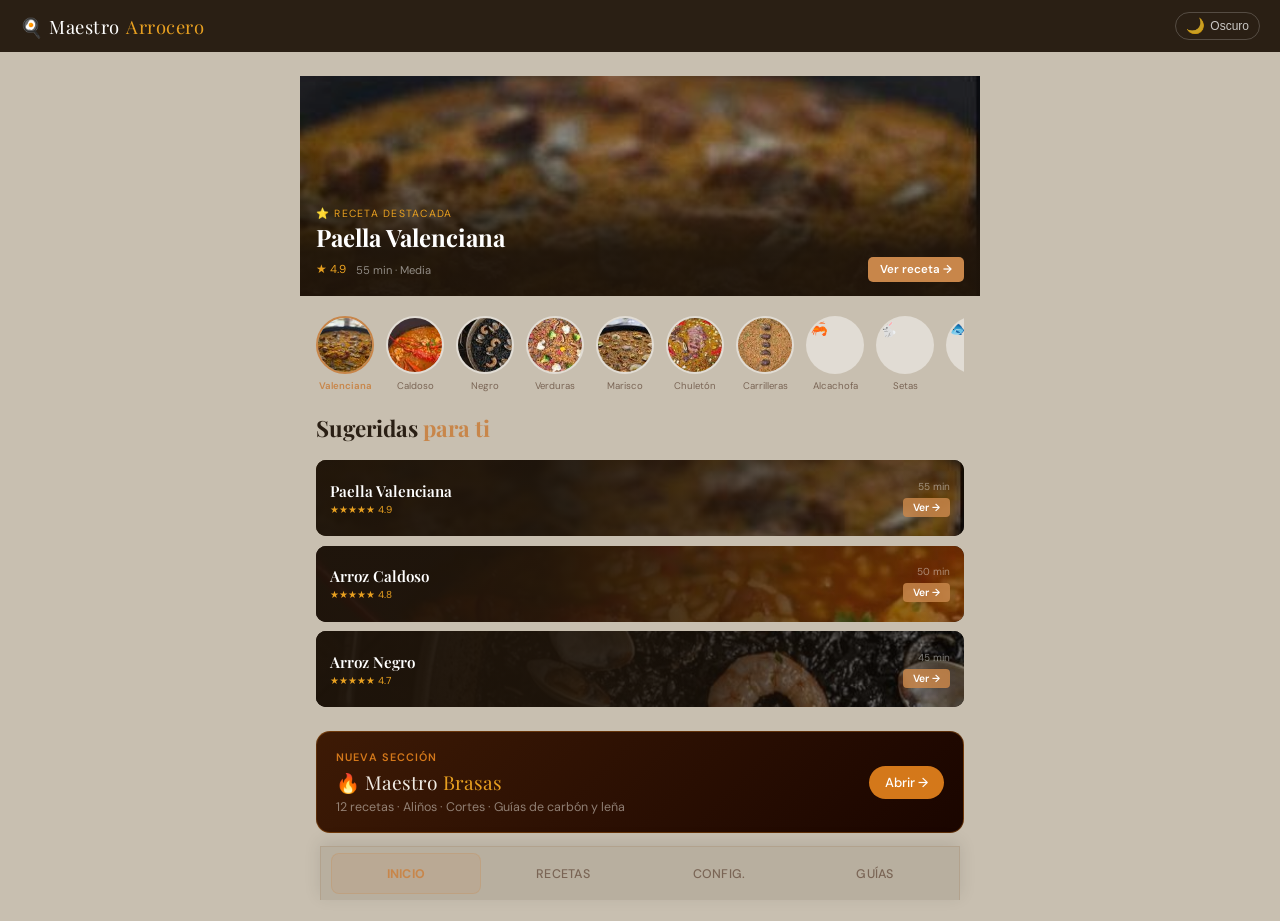
==== commit 9e91f2df: "Fix runtime bugs found in code review - CRITICAL: CookTimer crashed on every step — step.ingredients" ====
--- a/index.html
+++ b/index.html
@@ -680,6 +680,82 @@
 }
 #cto-back-btn:hover { color: rgba(255,255,255,.7); }
 
+#cto-header {
+  display: flex;
+  flex-direction: column;
+  align-items: center;
+  gap: .3rem;
+  margin-bottom: 1.5rem;
+  text-align: center;
+}
+#cto-step-counter {
+  font-size: .72rem;
+  color: rgba(255,255,255,.35);
+  letter-spacing: .1em;
+  text-transform: uppercase;
+}
+#cto-recipe-name {
+  font-family: 'Playfair Display', serif;
+  font-style: italic;
+  font-size: 1rem;
+  color: var(--saffron);
+}
+
+#cto-step-content {
+  width: 100%;
+  max-width: 400px;
+  margin-bottom: 1.75rem;
+  text-align: center;
+}
+#cto-step-title {
+  font-family: 'Playfair Display', serif;
+  font-size: 1.15rem;
+  color: #fff;
+  margin-bottom: .5rem;
+}
+#cto-step-text {
+  font-size: .85rem;
+  color: rgba(255,255,255,.6);
+  line-height: 1.6;
+  margin-bottom: .75rem;
+}
+#cto-step-ing {
+  display: flex;
+  flex-wrap: wrap;
+  gap: .35rem;
+  justify-content: center;
+}
+.cto-ing-tag {
+  background: rgba(200,134,74,.15);
+  border: 1px solid rgba(200,134,74,.3);
+  color: var(--rice);
+  border-radius: 20px;
+  padding: .2rem .65rem;
+  font-size: .75rem;
+}
+
+.cto-nav {
+  display: flex;
+  gap: .5rem;
+  width: 100%;
+  align-items: center;
+}
+.cto-nav button {
+  background: rgba(255,255,255,.08);
+  border: 1px solid rgba(255,255,255,.12);
+  color: rgba(255,255,255,.65);
+  border-radius: 10px;
+  padding: .75rem .9rem;
+  font-family: 'DM Sans', sans-serif;
+  font-size: .82rem;
+  cursor: pointer;
+  flex: 0 0 auto;
+}
+.cto-nav button:disabled { opacity: .25; cursor: default; }
+.cto-nav button:not(:disabled):hover { background: rgba(255,255,255,.14); }
+#cto-pause-btn {
+  flex: 1 1 auto;
+}
 
 /* ── 7d. MODO COCINA (activado por el timer overlay) ─────── */
 body.cook-mode .bottom-nav { display: none !important; }
@@ -1572,7 +1648,7 @@
       <button class="btn btn-full" id="scale-cal-btn" onclick="Scale.calAction()">Capturar punto 1</button>
     </div>
 
-    <div class="result-box" style="margin-top:1rem" id="scale-cal-result" style="display:none">
+    <div class="result-box" style="margin-top:1rem;display:none" id="scale-cal-result">
       <div id="scale-cal-result-content"></div>
     </div>
   </div>
@@ -1759,7 +1835,7 @@
         { name: 'Sal',               perPerson: 2,    unit: 'g' },
       ],
       steps: [
-        { title: 'Preparar el fuego', time: '5 min',  text: 'Enciende la paellera a fuego medio-alto. Añade el aceite y caliéntalo hasta que brille.',                                                                                                                                                      ingredients: 'Aceite de oliva' },
+        { title: 'Preparar el fuego', time: '1 min',  text: 'Enciende la paellera a fuego medio-alto. Añade el aceite y caliéntalo hasta que brille.',                                                                                                                                                      ingredients: 'Aceite de oliva' },
         { title: 'Dorar las carnes',  time: '12 min', text: 'Sofríe el pollo y el conejo hasta que estén bien dorados. La carne debe quedar sellada para retener los jugos. Aparta hacia los lados.',                                                                                                       ingredients: 'Pollo, Conejo' },
         { title: 'Sofrito base',      time: '8 min',  text: 'En el centro sofríe la judía verde y el garrofó 3 minutos. Añade el tomate y cocina hasta que se evapore el agua.',                                                                                                                            ingredients: 'Judía verde, Garrofó, Tomate' },
         { title: 'Especias',          time: '1 min',  text: 'Añade el pimentón dulce y remueve rápidamente. Solo unos segundos. Mezcla con la carne.',                                                                                                                                                       ingredients: 'Pimentón dulce' },
@@ -3101,6 +3177,7 @@
     // Resetear a estado inicial
     document.getElementById('share-preview').style.display  = 'none';
     document.getElementById('share-actions').style.display  = 'none';
+    document.getElementById('share-close-btn').style.display = '';
     document.getElementById('share-overlay').style.display  = 'flex';
   }
 
@@ -3545,23 +3622,33 @@
   el.id = 'cook-timer-overlay';
   const R = 100, C = 2 * Math.PI * R;
   el.innerHTML = `
-    <div id="cto-title">Arroz — <span id="cto-total-min"></span> minutos</div>
+    <div id="cto-header">
+      <span id="cto-step-counter">Paso 1 de 1</span>
+      <span id="cto-recipe-name"></span>
+    </div>
     <div id="cto-ring-wrap">
       <svg viewBox="0 0 220 220" width="220" height="220">
         <circle id="cto-ring-bg"  cx="110" cy="110" r="${R}"/>
         <circle id="cto-ring-arc" cx="110" cy="110" r="${R}"
           stroke-dasharray="${C.toFixed(1)}"
-          stroke-dashoffset="${C.toFixed(1)}"/>
+          stroke-dashoffset="0"/>
       </svg>
       <div id="cto-time-inner">
-        <div id="cto-clock">00:00</div>
-        <div id="cto-status">cocinando</div>
+        <div id="cto-clock">--:--</div>
+        <div id="cto-status">listo para iniciar</div>
       </div>
     </div>
-    <div id="cto-tip"><strong>🔥 Fuego ALTO</strong><span id="cto-tip-text"></span></div>
-    <div id="cto-phases"><h4>Fases</h4><div id="cto-phase-list"></div></div>
+    <div id="cto-step-content">
+      <div id="cto-step-title"></div>
+      <div id="cto-step-text"></div>
+      <div id="cto-step-ing"></div>
+    </div>
     <div id="cto-actions">
-      <button id="cto-pause-btn" onclick="CookTimer.toggle()">⏸ Pausar</button>
+      <div class="cto-nav">
+        <button id="cto-prev-btn" onclick="CookTimer.prevStep()">← Anterior</button>
+        <button id="cto-pause-btn" onclick="CookTimer.toggle()">▶ Iniciar</button>
+        <button id="cto-next-btn" onclick="CookTimer.nextStep()">Siguiente →</button>
+      </div>
       <button id="cto-back-btn" onclick="CookTimer.hide()">‹ Volver a la receta</button>
     </div>`;
   document.body.appendChild(el);
@@ -3571,20 +3658,14 @@
    Temporizador fullscreen con anillo SVG, fases y consejos.
 ──────────────────────────────────────────────────────────── */
 const CookTimer = (() => {
+  let currentRecipe = null;
+  let currentStepIdx = 0;
   let totalSecs = 0;
   let remaining = 0;
   let running   = false;
   let iv        = null;
   let wakeLock  = null;
   const R = 100, C = 2 * Math.PI * R;
-
-  const TIPS = [
-    'Mantén fuego ALTO los primeros 8 minutos. No toques el arroz.',
-    'Dos toques permitidos: a los 5 min (echar sal si falta) y a los 10 min (vestir y colocar carnes reservadas).',
-    'Escucha el chisporroteo — cuando baje de intensidad el agua se está acabando.',
-    'El socarrat se forma en los últimos 2 minutos. Sube el fuego brevemente y retira.',
-    'No remuevas nunca. El arroz necesita quietud para cocinarse en su propio vapor.',
-  ];
 
   function _fmt(s) {
     const m = Math.floor(s / 60);
@@ -3611,98 +3692,154 @@
     } catch(e){}
   }
 
-  function _update() {
+  function _beepWarning() {
+    if (navigator.vibrate) navigator.vibrate([120,80,120]);
+    try {
+      const ctx = new (window.AudioContext || window.webkitAudioContext)();
+      const o = ctx.createOscillator(), g = ctx.createGain();
+      o.connect(g); g.connect(ctx.destination);
+      o.frequency.value = 660;
+      g.gain.setValueAtTime(.25, ctx.currentTime);
+      g.gain.exponentialRampToValueAtTime(.001, ctx.currentTime + .25);
+      o.start(ctx.currentTime); o.stop(ctx.currentTime + .25);
+    } catch(e){}
+  }
+
+  function _stopInterval() {
+    if (iv) { clearInterval(iv); iv = null; }
+    running = false;
+  }
+
+  function _updateNavButtons() {
+    const prev = document.getElementById('cto-prev-btn');
+    const next = document.getElementById('cto-next-btn');
+    if (!currentRecipe) return;
+    if (prev) prev.disabled = currentStepIdx === 0;
+    if (next) {
+      const isLast = currentStepIdx === currentRecipe.steps.length - 1;
+      next.textContent = isLast ? 'Fin ✓' : 'Siguiente →';
+      next.onclick = isLast ? () => CookTimer.hide() : () => CookTimer.nextStep();
+      next.disabled = false;
+    }
+  }
+
+  function _loadStep(idx) {
+    if (!currentRecipe) return;
+    _stopInterval();
+    currentStepIdx = idx;
+    const step = currentRecipe.steps[idx];
+    const mins = parseInt(step.time) || 2;
+    totalSecs = mins * 60;
+    remaining = totalSecs;
+
+    const counter = document.getElementById('cto-step-counter');
+    if (counter) counter.textContent = 'Paso ' + (idx + 1) + ' de ' + currentRecipe.steps.length;
+
+    const title = document.getElementById('cto-step-title');
+    const text  = document.getElementById('cto-step-text');
+    const ing   = document.getElementById('cto-step-ing');
+    if (title) title.textContent = step.title;
+    if (text)  text.textContent  = step.text || '';
+    if (ing) {
+      ing.innerHTML = (step.ingredients && step.ingredients !== '—')
+        ? step.ingredients.split(',').map(s => '<span class="cto-ing-tag">' + s.trim() + '</span>').join('')
+        : '';
+    }
+
     const clock  = document.getElementById('cto-clock');
     const status = document.getElementById('cto-status');
     const btn    = document.getElementById('cto-pause-btn');
-    if (!clock) return;
+    const arc    = document.getElementById('cto-ring-arc');
+    if (clock)  clock.textContent  = _fmt(totalSecs);
+    if (status) status.textContent = 'listo para iniciar';
+    if (btn)    btn.textContent    = '▶ Iniciar';
+    if (arc) {
+      arc.classList.remove('done');
+      arc.style.transition = 'none';
+      arc.style.strokeDashoffset = '0';
+      requestAnimationFrame(() => { arc.style.transition = ''; });
+    }
+
+    _updateNavButtons();
+  }
+
+  function _tick() {
+    if (!running) return;
+    remaining--;
+    const clock  = document.getElementById('cto-clock');
+    const status = document.getElementById('cto-status');
+    const btn    = document.getElementById('cto-pause-btn');
 
     if (remaining <= 0) {
-      clock.textContent = '00:00';
+      if (clock)  clock.textContent  = '00:00';
       if (status) status.textContent = '✓ listo';
-      if (btn) btn.textContent = '✓ Cocción completada';
+      if (btn)    btn.textContent    = '✓ Completado';
       document.getElementById('cto-ring-arc')?.classList.add('done');
       _arc(1);
       _beepVibrate();
+      _stopInterval();
       return;
     }
-    clock.textContent = _fmt(remaining);
-    const pct = (totalSecs - remaining) / totalSecs;
-    _arc(pct);
-    if (status) status.textContent = running ? 'cocinando' : 'pausado';
-    if (btn) btn.textContent = running ? '⏸ Pausar' : '▶ Continuar';
-  }
-
-  function _renderPhases(recipe) {
-    const el = document.getElementById('cto-phase-list');
-    if (!el || !recipe) return;
-    const elapsed = totalSecs - remaining;
-    let acc = 0;
-    el.innerHTML = recipe.steps.map(s => {
-      const mins = parseInt(s.time) || 2;
-      const done = elapsed >= acc * 60;
-      acc += mins;
-      return `<div class="cto-phase${done ? ' done' : ''}">
-        <div class="cto-phase-dot"></div>
-        <span>${s.title} <small style="opacity:.5">${s.time}</small></span>
-      </div>`;
-    }).join('');
+    if (remaining === 5) _beepWarning();
+    if (clock)  clock.textContent  = _fmt(remaining);
+    if (status) status.textContent = remaining <= 5 ? '⚡ casi listo' : 'cocinando';
+    _arc((totalSecs - remaining) / totalSecs);
   }
 
   function show(recipe) {
     const ov = document.getElementById('cook-timer-overlay');
     if (!ov) return;
+    currentRecipe = recipe;
     ov.classList.add('visible');
     document.body.classList.add('cook-mode');
     if ('wakeLock' in navigator) navigator.wakeLock.request('screen').then(wl => { wakeLock = wl; }).catch(() => {});
-    const tm = document.getElementById('cto-total-min');
-    if (tm) tm.textContent = recipe.cookMin;
-    const tipEl = document.getElementById('cto-tip-text');
-    if (tipEl) tipEl.textContent = TIPS[Math.floor(Math.random() * TIPS.length)];
-    _renderPhases(recipe);
-    _update();
+    const nameEl = document.getElementById('cto-recipe-name');
+    if (nameEl) nameEl.textContent = recipe.name;
+    _loadStep(0);
   }
 
   function hide() {
     document.getElementById('cook-timer-overlay')?.classList.remove('visible');
     document.body.classList.remove('cook-mode');
+    _stopInterval();
     if (wakeLock) { wakeLock.release().catch(() => {}); wakeLock = null; }
-  }
-
-  function start(minutes, recipe) {
-    stop();
-    totalSecs = minutes * 60;
-    remaining = totalSecs;
-    running   = true;
-    document.getElementById('cto-ring-arc')?.classList.remove('done');
-    iv = setInterval(() => {
-      if (!running) return;
-      remaining--;
-      _update();
-      _renderPhases(recipe);
-      if (remaining <= 0) { clearInterval(iv); iv = null; running = false; }
-    }, 1000);
-    show(recipe);
   }
 
   function toggle() {
     if (remaining <= 0) return;
-    running = !running;
-    _update();
-  }
-
-  function stop() {
-    if (iv) { clearInterval(iv); iv = null; }
-    running = false; totalSecs = 0; remaining = 0;
-    hide();
+    if (!running) {
+      running = true;
+      const btn    = document.getElementById('cto-pause-btn');
+      const status = document.getElementById('cto-status');
+      if (btn)    btn.textContent    = '⏸ Pausar';
+      if (status) status.textContent = 'cocinando';
+      document.getElementById('cto-ring-arc')?.classList.remove('done');
+      iv = setInterval(_tick, 1000);
+    } else {
+      _stopInterval();
+      const btn    = document.getElementById('cto-pause-btn');
+      const status = document.getElementById('cto-status');
+      if (btn)    btn.textContent    = '▶ Continuar';
+      if (status) status.textContent = 'pausado';
+    }
+  }
+
+  function nextStep() {
+    if (!currentRecipe || currentStepIdx >= currentRecipe.steps.length - 1) return;
+    _loadStep(currentStepIdx + 1);
+  }
+
+  function prevStep() {
+    if (!currentRecipe || currentStepIdx <= 0) return;
+    _loadStep(currentStepIdx - 1);
   }
 
   function startAndGo() {
     const r = Recipe._current();
-    if (r && r.cookMin) start(r.cookMin, r);
-  }
-
-  return { start, toggle, stop, startAndGo, hide };
+    if (r) show(r);
+  }
+
+  return { toggle, hide, nextStep, prevStep, startAndGo };
 })();
 
 /* ── COOK MODE ──────────────────────────────────────────────
@@ -3821,7 +3958,7 @@
 </script>
 <script>
 if ('serviceWorker' in navigator) {
-  window.addEventListener('load', () => navigator.serviceWorker.register('/sw.js'));
+  window.addEventListener('load', () => navigator.serviceWorker.register('/sw.js?v=3', { updateViaCache: 'none' }));
 }
 </script>
 <script>
@@ -3837,7 +3974,7 @@
   banner.style.cssText = `
     display:none;position:fixed;bottom:0;left:0;right:0;z-index:9999;
     background:#2A1F14;color:#F5E6D3;padding:.85rem 1rem;
-    display:flex;align-items:center;gap:.75rem;font-family:'DM Sans',sans-serif;
+    align-items:center;gap:.75rem;font-family:'DM Sans',sans-serif;
     font-size:.9rem;box-shadow:0 -2px 12px rgba(0,0,0,.35);`;
   banner.querySelector('span').style.cssText = 'flex:1';
   banner.querySelector('#pwa-install').style.cssText = `
@@ -3854,6 +3991,7 @@
   });
 
   banner.querySelector('#pwa-install').addEventListener('click', () => {
+    if (!deferredPrompt) return;
     banner.style.display = 'none';
     deferredPrompt.prompt();
     deferredPrompt.userChoice.then(() => { deferredPrompt = null; });
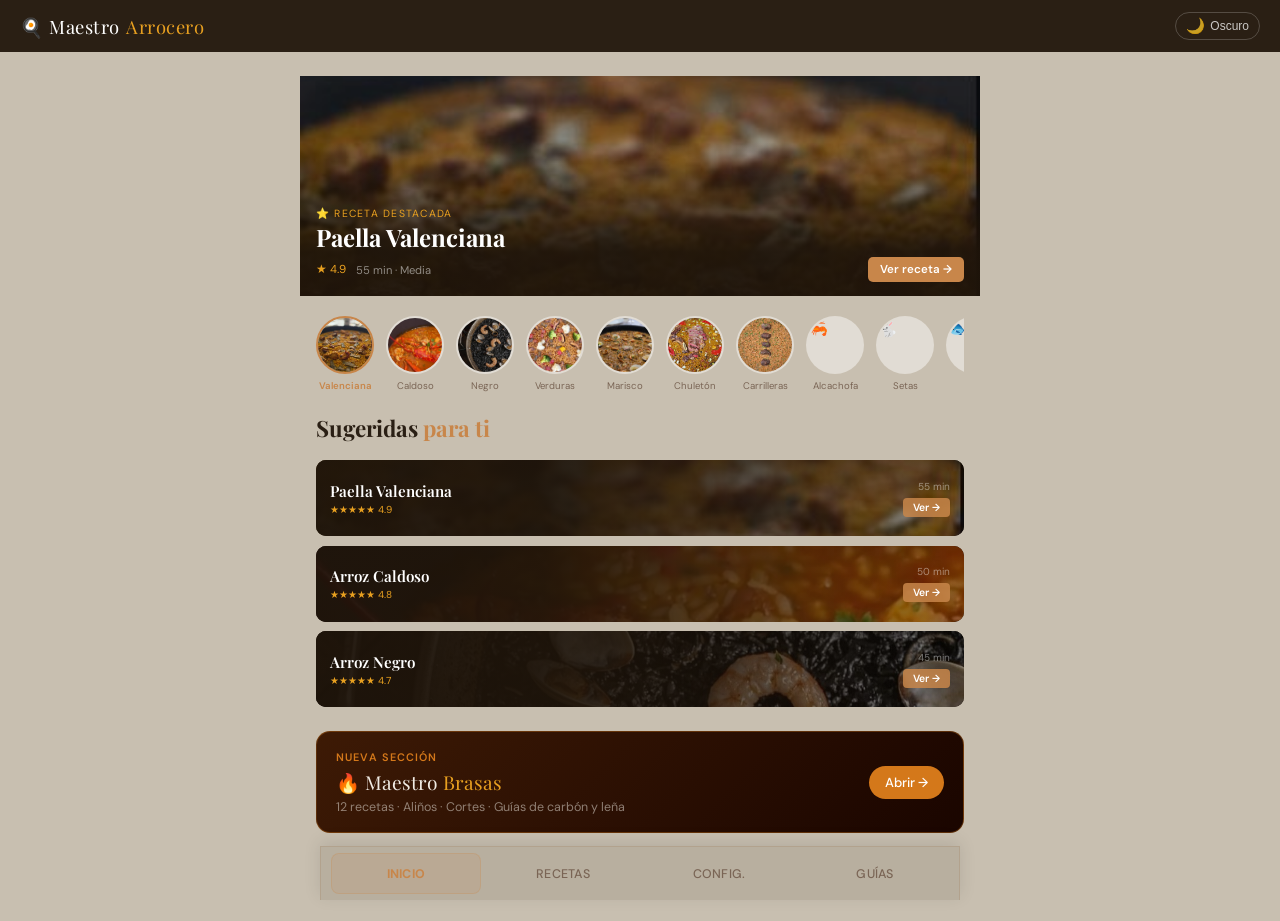
==== commit 8a82583b: "Remove 1.3MB of base64 images; use /img/ files instead The IMG object embedded 20 JPEGs as base64, d" ====
--- a/index.html
+++ b/index.html
@@ -1211,7 +1211,7 @@
 <div id="screen-home" class="screen active">
   <!-- Hero — receta destacada -->
   <div class="home-hero" onclick="Recipe.open('valenciana')">
-    <img src="[data-uri]" alt="Paella Valenciana">
+    <img src="img/valenciana.jpg" alt="Paella Valenciana">
     <div class="home-hero-grad"></div>
     <div class="home-hero-ct">
       <div class="home-hero-eyebrow">⭐ Receta destacada</div>
@@ -1792,28 +1792,9 @@
    Para añadir una receta, añade un objeto al array RECIPES.
    Para añadir un tipo de arroz, añade una entrada a WATER_NAMES.
 ──────────────────────────────────────────────────────────── */
-const IMG = {
-  cat_valenciana: '[data-uri]',
-  cat_marisco: '[data-uri]',
-  cat_chuleton: '[data-uri]',
-  cat_carrilleras: '[data-uri]',
-  cat_fideua: '[data-uri]',
-  cat_alhorno: '[data-uri]',
-  cat_carabineros: '[data-uri]',
-  sug_valenciana: '[data-uri]',
-  sug_marisco: '[data-uri]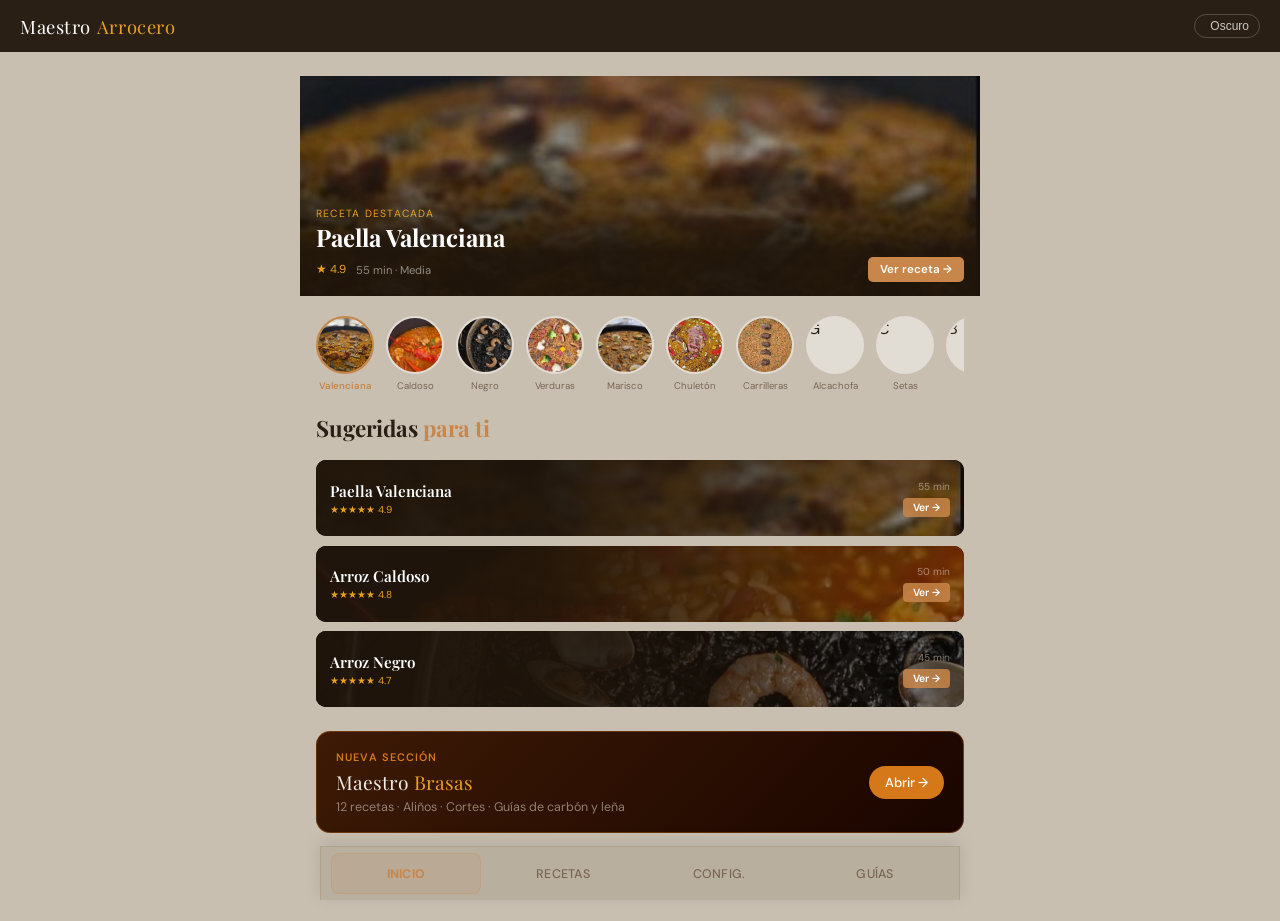
